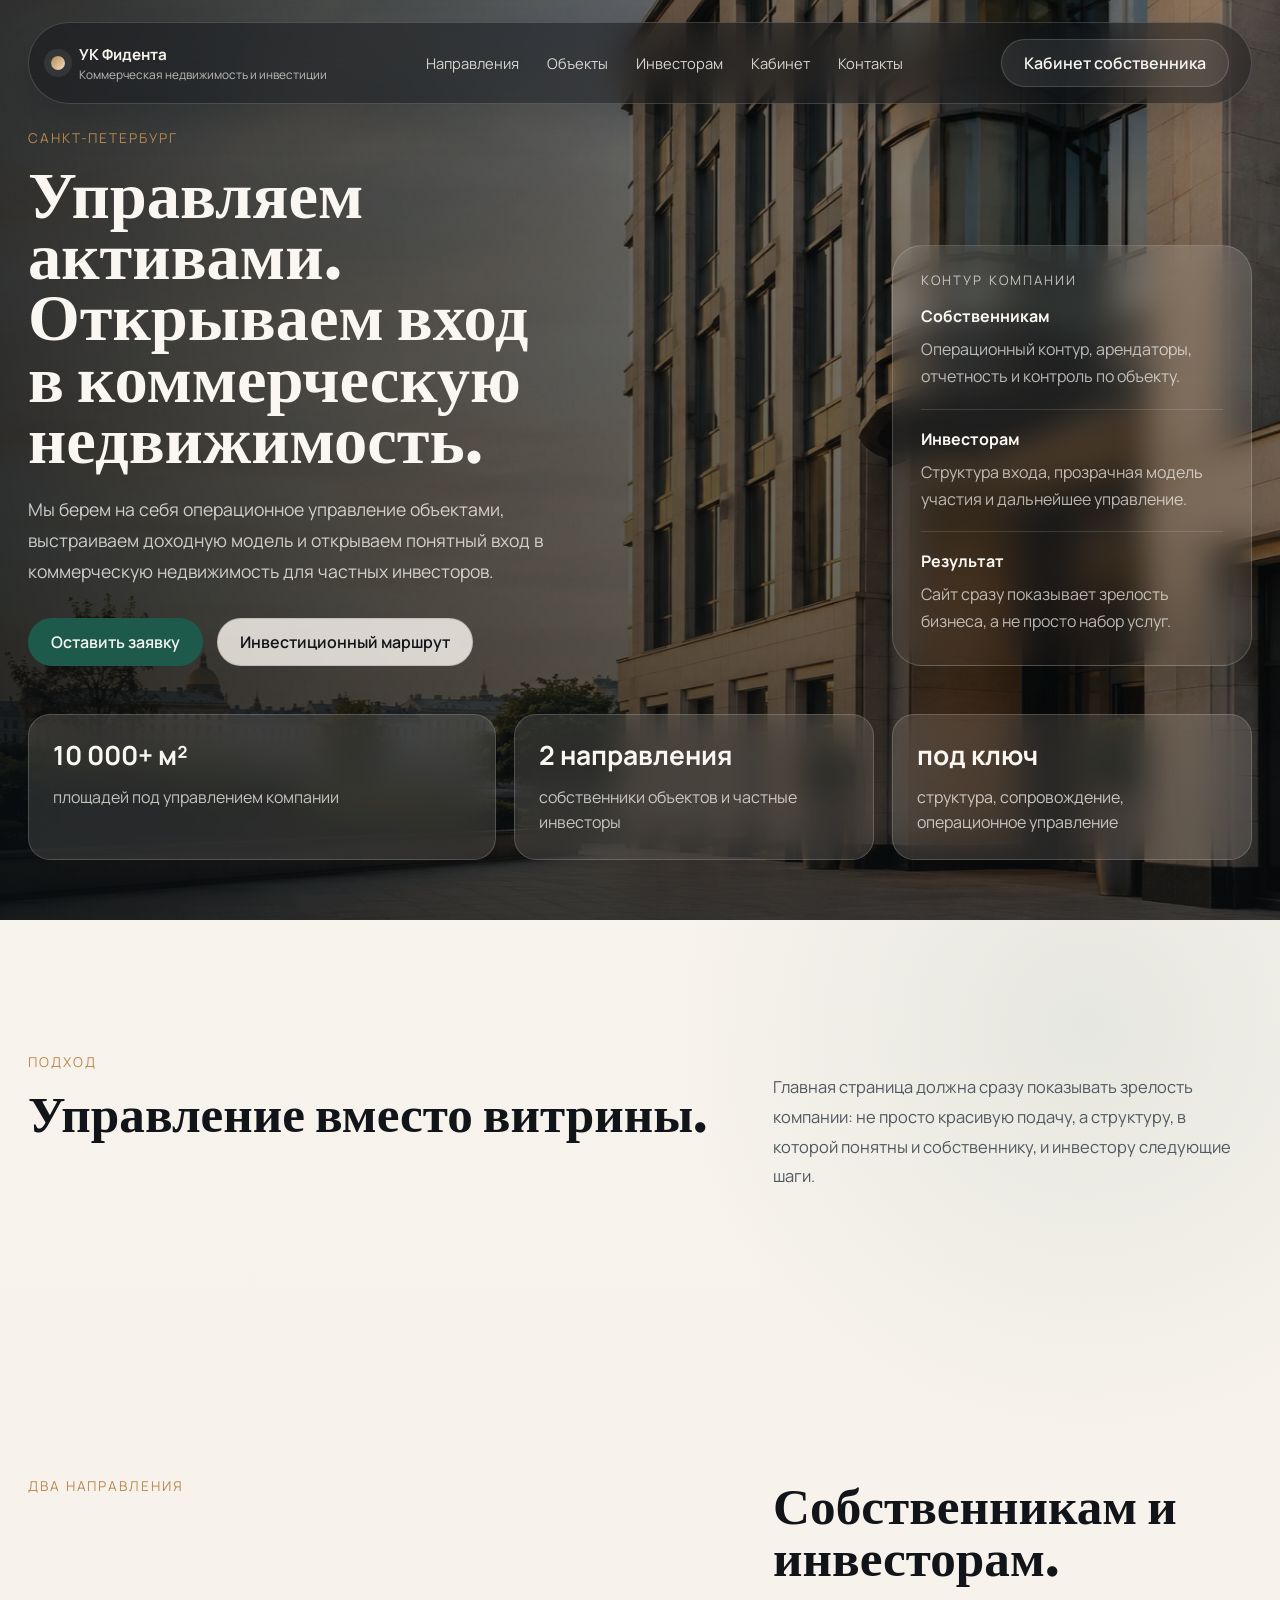
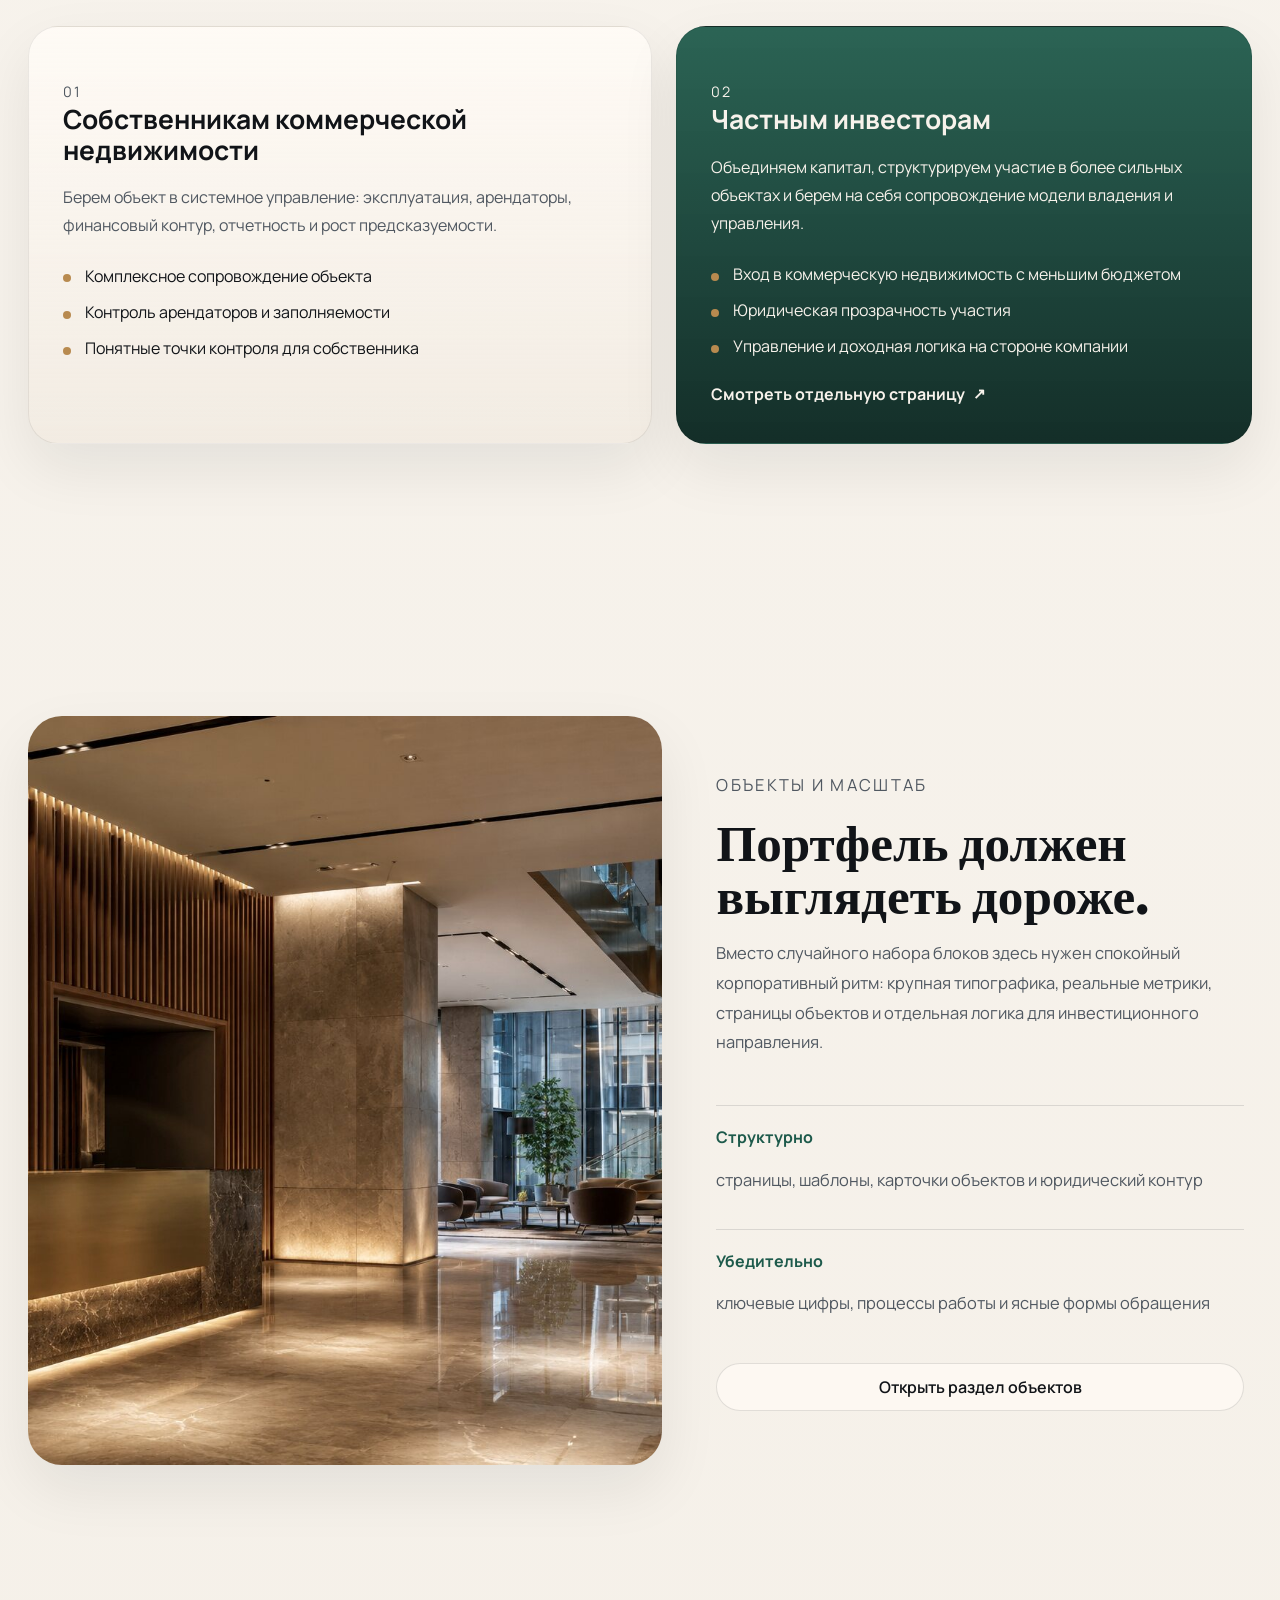
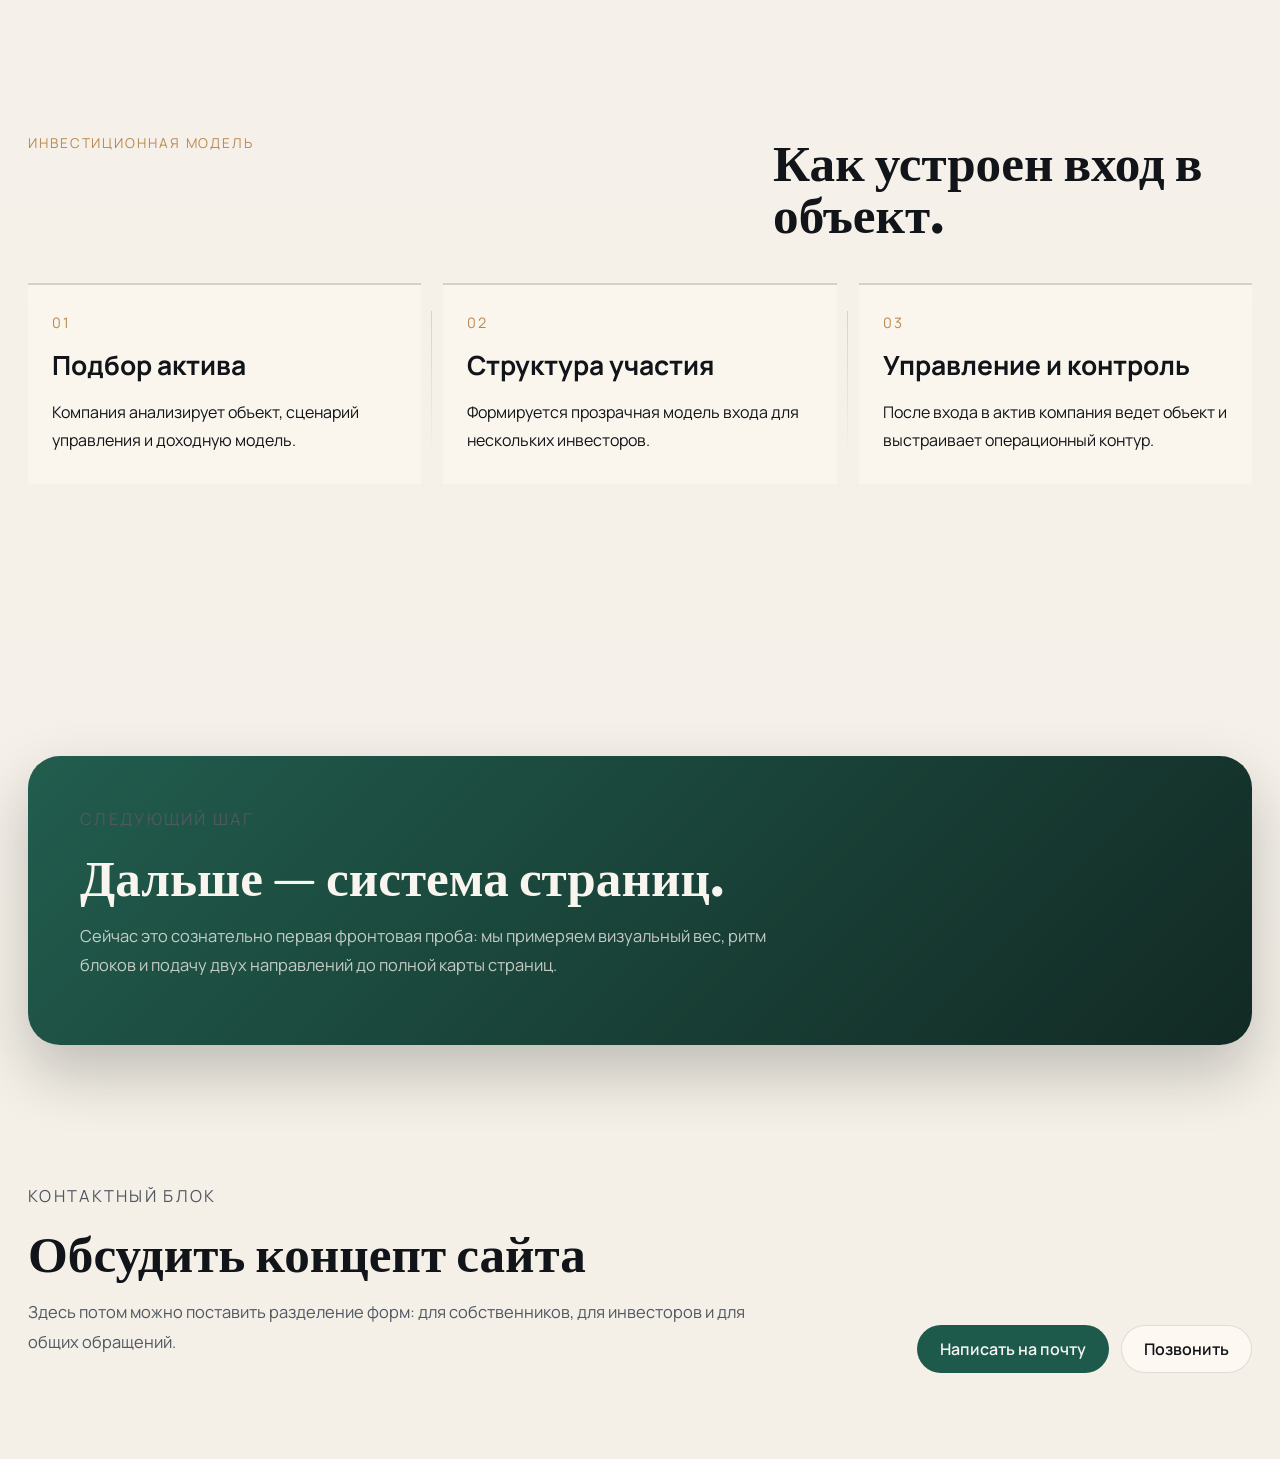
==== index.html @ d7425849 "Connect V4 mobile fix stylesheet" ====
<!doctype html>
<html lang="ru">
  
    <head>
      <meta charset="UTF-8" />
      <meta name="viewport" content="width=device-width, initial-scale=1.0" />
      <title>УК Фидента — управление коммерческой недвижимостью и инвестиции</title>
      <meta name="description" content="Черновой концепт главной страницы для УК Фидента: управление коммерческой недвижимостью, сопровождение собственников и инвестиционные модели участия в объектах." />
      <link rel="preconnect" href="https://fonts.googleapis.com" />
      <link rel="preconnect" href="https://fonts.gstatic.com" crossorigin />
      <link
        href="https://fonts.googleapis.com/css2?family=Manrope:wght@400;500;600;700;800&family=Fraunces:opsz,wght@9..144,600;9..144,700&display=swap"
        rel="stylesheet"
      />
      <link rel="stylesheet" href="./styles.css" />
      <link rel="stylesheet" href="./mobile-fix.css" />
    </head>
  
  <body>
    <div class="site-shell">
      
    <header class="topbar">
      <a class="brand" href="./index.html" aria-label="УК Фидента">
        <span class="brand-mark"></span>
        <span class="brand-copy">
          <strong>УК Фидента</strong>
          <span>Коммерческая недвижимость и инвестиции</span>
        </span>
      </a>

      <nav class="nav">
        <a href="#directions">Направления</a><a href="./objects.html">Объекты</a><a href="./investors.html">Инвесторам</a><a href="./account.html">Кабинет</a><a href="#contact">Контакты</a>
      </nav>

      <a class="button button-ghost" href="./account.html">Кабинет собственника</a>
    </header>
  
      <main>
        
  <section class="hero" id="hero">
    <div class="hero-media">
      <img src="./assets/fidenta-hero-visual.jpg" alt="" />
    </div>

    <div class="hero-overlay"></div>

    <div class="hero-inner">
      <div class="hero-stage">
        <div class="hero-copy">
          <p class="eyebrow reveal">Санкт-Петербург</p>
          <h1 class="reveal delay-1">
            Управляем активами. Открываем вход в коммерческую недвижимость.
          </h1>
          <p class="hero-text reveal delay-2">
            Мы берем на себя операционное управление объектами, выстраиваем доходную
            модель и открываем понятный вход в коммерческую недвижимость для частных
            инвесторов.
          </p>

          <div class="hero-actions reveal delay-3">
            <a class="button" href="#contact">Оставить заявку</a>
            <a class="button button-secondary" href="./investors.html">Инвестиционный маршрут</a>
          </div>
        </div>

        <aside class="hero-aside reveal delay-4" aria-label="Ключевые направления">
          <p class="hero-aside-label">Контур компании</p>
          <div class="hero-aside-list">
            <article>
              <span>Собственникам</span>
              <p>Операционный контур, арендаторы, отчетность и контроль по объекту.</p>
            </article>
            <article>
              <span>Инвесторам</span>
              <p>Структура входа, прозрачная модель участия и дальнейшее управление.</p>
            </article>
            <article>
              <span>Результат</span>
              <p>Сайт сразу показывает зрелость бизнеса, а не просто набор услуг.</p>
            </article>
          </div>
        </aside>
      </div>

      <div class="hero-facts reveal delay-4">
        <article>
          <span>10 000+ м²</span>
          <p>площадей под управлением компании</p>
        </article>
        <article>
          <span>2 направления</span>
          <p>собственники объектов и частные инвесторы</p>
        </article>
        <article>
          <span>под ключ</span>
          <p>структура, сопровождение, операционное управление</p>
        </article>
      </div>
    </div>
  </section>

  <section class="section intro">
    <div class="section-grid">
      <div class="section-lead reveal">
        <p class="eyebrow">Подход</p>
        <h2>Управление вместо витрины.</h2>
      </div>
      <div class="section-copy reveal delay-1">
        <p>
          Главная страница должна сразу показывать зрелость компании: не просто
          красивую подачу, а структуру, в которой понятны и собственнику, и инвестору
          следующие шаги.
        </p>
      </div>
    </div>
  </section>

  <section class="section directions" id="directions">
    <div class="section-heading reveal">
      <p class="eyebrow">Два направления</p>
      <h2>Собственникам и инвесторам.</h2>
    </div>

    <div class="direction-layout">
      <article class="direction-panel reveal">
        <p class="direction-index">01</p>
        <h3>Собственникам коммерческой недвижимости</h3>
        <p>
          Берем объект в системное управление: эксплуатация, арендаторы, финансовый
          контур, отчетность и рост предсказуемости.
        </p>
        <ul>
          <li>Комплексное сопровождение объекта</li>
          <li>Контроль арендаторов и заполняемости</li>
          <li>Понятные точки контроля для собственника</li>
        </ul>
      </article>

      <article class="direction-panel direction-panel-accent reveal delay-1">
        <p class="direction-index">02</p>
        <h3>Частным инвесторам</h3>
        <p>
          Объединяем капитал, структурируем участие в более сильных объектах и берем
          на себя сопровождение модели владения и управления.
        </p>
        <ul>
          <li>Вход в коммерческую недвижимость с меньшим бюджетом</li>
          <li>Юридическая прозрачность участия</li>
          <li>Управление и доходная логика на стороне компании</li>
        </ul>
        <a class="text-link" href="./investors.html">Смотреть отдельную страницу</a>
      </article>
    </div>
  </section>

  <section class="section asset-story" id="assets">
    <div class="asset-media reveal">
      <img src="./assets/fidenta-support-visual.jpg" alt="" />
    </div>

    <div class="asset-copy reveal delay-1">
      <p class="eyebrow">Объекты и масштаб</p>
      <h2>Портфель должен выглядеть дороже.</h2>
      <p>
        Вместо случайного набора блоков здесь нужен спокойный корпоративный ритм:
        крупная типографика, реальные метрики, страницы объектов и отдельная логика
        для инвестиционного направления.
      </p>

      <div class="metrics-row">
        <div>
          <span>Структурно</span>
          <p>страницы, шаблоны, карточки объектов и юридический контур</p>
        </div>
        <div>
          <span>Убедительно</span>
          <p>ключевые цифры, процессы работы и ясные формы обращения</p>
        </div>
      </div>

      <a class="button button-secondary section-button" href="./objects.html">Открыть раздел объектов</a>
    </div>
  </section>

  <section class="section model" id="model">
    <div class="section-heading reveal">
      <p class="eyebrow">Инвестиционная модель</p>
      <h2>Как устроен вход в объект.</h2>
    </div>

    <div class="timeline">
      <article class="timeline-step reveal">
        <span>01</span>
        <h3>Подбор актива</h3>
        <p>Компания анализирует объект, сценарий управления и доходную модель.</p>
      </article>
      <article class="timeline-step reveal delay-1">
        <span>02</span>
        <h3>Структура участия</h3>
        <p>Формируется прозрачная модель входа для нескольких инвесторов.</p>
      </article>
      <article class="timeline-step reveal delay-2">
        <span>03</span>
        <h3>Управление и контроль</h3>
        <p>После входа в актив компания ведет объект и выстраивает операционный контур.</p>
      </article>
    </div>
  </section>

  <section class="section callout">
    <div class="callout-wrap reveal">
      <p class="eyebrow">Следующий шаг</p>
      <h2>Дальше — система страниц.</h2>
      <p>
        Сейчас это сознательно первая фронтовая проба: мы примеряем визуальный вес,
        ритм блоков и подачу двух направлений до полной карты страниц.
      </p>
    </div>
  </section>

      </main>
      
    <footer class="footer" id="contact">
      <div class="footer-copy reveal">
        <p class="eyebrow">Контактный блок</p>
        <h2>Обсудить концепт сайта</h2>
        <p>
          Здесь потом можно поставить разделение форм: для собственников, для инвесторов
          и для общих обращений.
        </p>
      </div>

      <div class="footer-actions reveal delay-1">
        <a class="button" href="mailto:info@fidenta.ru">Написать на почту</a>
        <a class="button button-secondary" href="tel:+78120000000">Позвонить</a>
      </div>
    </footer>
  
    </div>

    <script src="./app.js"></script>
  </body>
</html>
---- styles.css ----
:root {
  --bg: #f4efe7;
  --bg-soft: #efe7dc;
  --surface: rgba(255, 250, 244, 0.72);
  --surface-strong: rgba(255, 250, 244, 0.88);
  --ink: #111418;
  --muted: #505861;
  --line: rgba(17, 20, 24, 0.12);
  --accent: #1d5a4b;
  --accent-soft: #e0ebe7;
  --gold: #b88a4f;
  --shadow: 0 24px 60px rgba(15, 20, 24, 0.08);
  --radius: 22px;
  --content: min(1320px, calc(100vw - 56px));
}

* {
  box-sizing: border-box;
}

html {
  scroll-behavior: smooth;
}

body {
  margin: 0;
  font-family: "Manrope", sans-serif;
  color: var(--ink);
  background:
    radial-gradient(circle at top left, rgba(184, 138, 79, 0.12), transparent 22rem),
    radial-gradient(circle at 85% 22%, rgba(29, 90, 75, 0.08), transparent 26rem),
    linear-gradient(180deg, #f8f4ee 0%, var(--bg) 100%);
}

img {
  display: block;
  width: 100%;
}

a {
  color: inherit;
  text-decoration: none;
}

.site-shell {
  min-height: 100vh;
}

.topbar {
  position: fixed;
  z-index: 10;
  top: 20px;
  left: 50%;
  width: var(--content);
  transform: translateX(-50%);
  display: flex;
  align-items: center;
  justify-content: space-between;
  padding: 16px 18px;
  border: 1px solid rgba(255, 255, 255, 0.16);
  background: rgba(17, 20, 24, 0.48);
  backdrop-filter: blur(18px);
  border-radius: 999px;
  box-shadow: 0 18px 36px rgba(0, 0, 0, 0.14);
  transition:
    transform 220ms ease,
    padding 220ms ease,
    background 220ms ease,
    box-shadow 220ms ease,
    border-color 220ms ease;
}

.topbar.is-condensed {
  padding-top: 12px;
  padding-bottom: 12px;
  background: rgba(17, 20, 24, 0.72);
  box-shadow: 0 12px 28px rgba(0, 0, 0, 0.18);
}

.brand {
  display: inline-flex;
  align-items: center;
  gap: 14px;
}

.brand-mark {
  width: 14px;
  height: 14px;
  border-radius: 999px;
  background: linear-gradient(135deg, var(--gold), #f0dcc4);
  box-shadow: 0 0 0 7px rgba(255, 255, 255, 0.08);
}

.brand-copy {
  display: grid;
  gap: 1px;
  color: #f7f4ef;
}

.brand-copy strong {
  font-size: 0.95rem;
  font-weight: 700;
}

.brand-copy span {
  font-size: 0.74rem;
  color: rgba(247, 244, 239, 0.72);
}

.nav {
  display: inline-flex;
  gap: 28px;
  color: rgba(247, 244, 239, 0.84);
  font-size: 0.92rem;
}

.nav a {
  position: relative;
}

.nav a::after {
  content: "";
  position: absolute;
  left: 0;
  bottom: -5px;
  width: 100%;
  height: 1px;
  background: rgba(247, 244, 239, 0.7);
  transform: scaleX(0);
  transform-origin: right;
  transition: transform 220ms ease;
}

.nav a:hover::after {
  transform: scaleX(1);
  transform-origin: left;
}

.nav-dark {
  color: rgba(17, 20, 24, 0.78);
}

.nav-dark a::after {
  background: rgba(17, 20, 24, 0.7);
}

.button {
  display: inline-flex;
  align-items: center;
  justify-content: center;
  gap: 10px;
  min-height: 48px;
  padding: 0 22px;
  border: 1px solid transparent;
  border-radius: 999px;
  background: var(--accent);
  color: #f5f4f1;
  font-weight: 600;
  transition:
    transform 180ms ease,
    background 180ms ease,
    border-color 180ms ease,
    box-shadow 180ms ease;
}

.button:hover {
  transform: translateY(-2px);
  background: #143f35;
  box-shadow: 0 16px 30px rgba(20, 63, 53, 0.18);
}

.button-secondary {
  background: rgba(255, 250, 244, 0.8);
  color: var(--ink);
  border-color: rgba(17, 20, 24, 0.12);
}

.button-secondary:hover {
  background: rgba(255, 250, 244, 0.96);
}

.button-ghost {
  background: rgba(255, 255, 255, 0.08);
  border-color: rgba(255, 255, 255, 0.16);
}

.section-button {
  margin-top: 28px;
}

.text-link {
  display: inline-flex;
  align-items: center;
  margin-top: 26px;
  color: inherit;
  font-weight: 700;
  transition: transform 180ms ease, opacity 180ms ease;
}

.text-link::after {
  content: "↗";
  margin-left: 8px;
  font-size: 0.95rem;
  transition: transform 180ms ease;
}

.text-link:hover {
  transform: translateX(2px);
}

.text-link:hover::after {
  transform: translate(2px, -1px);
}

.hero {
  position: relative;
  min-height: 100svh;
  padding: 120px 0 52px;
  overflow: clip;
}

.hero-media,
.hero-overlay {
  position: absolute;
  inset: 0;
}

.hero-media img {
  width: 100%;
  height: 100%;
  object-fit: cover;
}

.hero-overlay {
  background:
    linear-gradient(90deg, rgba(10, 14, 17, 0.78) 0%, rgba(10, 14, 17, 0.52) 40%, rgba(10, 14, 17, 0.18) 100%),
    linear-gradient(180deg, rgba(10, 14, 17, 0.2) 0%, rgba(10, 14, 17, 0.48) 100%);
}

.hero-inner {
  position: relative;
  z-index: 1;
  width: var(--content);
  margin: 0 auto;
  min-height: calc(100svh - 172px);
  display: grid;
  align-content: end;
  gap: 30px;
}

.hero-stage {
  display: grid;
  grid-template-columns: minmax(0, 1.08fr) minmax(280px, 0.5fr);
  gap: 34px;
  align-items: end;
}

.hero-copy {
  max-width: 760px;
}

.hero-aside {
  justify-self: end;
  width: min(100%, 360px);
  padding: 28px 28px 30px;
  border-radius: 30px;
  background: linear-gradient(180deg, rgba(248, 244, 238, 0.12) 0%, rgba(248, 244, 238, 0.04) 100%);
  border: 1px solid rgba(248, 244, 238, 0.18);
  backdrop-filter: blur(16px);
  box-shadow: 0 28px 72px rgba(7, 10, 12, 0.16);
  transition:
    transform 260ms ease,
    border-color 260ms ease,
    box-shadow 260ms ease;
}

.hero-aside-label {
  margin: 0 0 18px;
  color: rgba(250, 247, 242, 0.72);
  font-size: 0.82rem;
  line-height: 1;
  letter-spacing: 0.16em;
  text-transform: uppercase;
}

.hero-aside-list {
  display: grid;
  gap: 18px;
}

.hero-aside-list article {
  padding-top: 18px;
  border-top: 1px solid rgba(248, 244, 238, 0.14);
}

.hero-aside-list article:first-child {
  padding-top: 0;
  border-top: 0;
}

.hero-aside-list span {
  display: block;
  margin-bottom: 9px;
  color: #faf7f2;
  font-weight: 700;
}

.hero-aside-list p {
  margin: 0;
  color: rgba(250, 247, 242, 0.7);
  line-height: 1.7;
}

.eyebrow {
  margin: 0 0 18px;
  font-size: 0.85rem;
  line-height: 1;
  text-transform: uppercase;
  letter-spacing: 0.14em;
  color: var(--gold);
}

.hero h1,
.section h2,
.footer h2 {
  margin: 0;
  font-family: "Fraunces", serif;
  font-weight: 700;
  letter-spacing: 0;
}

.hero h1 {
  max-width: 720px;
  color: #faf7f2;
  font-size: clamp(2.8rem, 5.6vw, 5.4rem);
  line-height: 0.92;
  text-wrap: balance;
}

.hero-text {
  max-width: 560px;
  margin: 24px 0 0;
  font-size: 1.08rem;
  line-height: 1.75;
  color: rgba(250, 247, 242, 0.78);
}

.hero-actions {
  display: flex;
  flex-wrap: wrap;
  gap: 14px;
  margin-top: 32px;
}

.hero-facts {
  display: grid;
  grid-template-columns: repeat(3, minmax(0, 1fr));
  gap: 16px;
  margin-top: 48px;
}

.hero-facts article {
  padding: 22px 24px 24px;
  border-radius: var(--radius);
  background: rgba(248, 244, 238, 0.12);
  border: 1px solid rgba(248, 244, 238, 0.18);
  backdrop-filter: blur(18px);
  transition:
    transform 240ms ease,
    border-color 240ms ease,
    background 240ms ease;
}

.hero-facts span {
  display: block;
  margin-bottom: 12px;
  color: #faf7f2;
  font-size: 1.65rem;
  font-weight: 700;
}

.hero-facts p {
  margin: 0;
  color: rgba(250, 247, 242, 0.74);
  line-height: 1.55;
}

.section {
  width: var(--content);
  margin: 0 auto;
  padding: 120px 0;
}

.section-grid,
.section-heading {
  display: grid;
  grid-template-columns: minmax(0, 1.18fr) minmax(260px, 0.82fr);
  gap: 56px;
  align-items: start;
}

.section h2,
.footer h2 {
  font-size: clamp(2rem, 4vw, 3.5rem);
  line-height: 1.02;
}

.section-copy,
.asset-copy p,
.callout-wrap p,
.footer-copy p {
  color: var(--muted);
  line-height: 1.8;
  font-size: 1.03rem;
}

.directions {
  padding-top: 40px;
}

.direction-layout {
  display: grid;
  grid-template-columns: minmax(0, 1.04fr) minmax(0, 0.96fr);
  gap: 24px;
  margin-top: 42px;
}

.direction-panel {
  padding: 34px 34px 38px;
  min-height: 100%;
  border-radius: 30px;
  background: linear-gradient(180deg, rgba(255, 251, 246, 0.9) 0%, rgba(239, 231, 220, 0.56) 100%);
  border: 1px solid rgba(17, 20, 24, 0.08);
  box-shadow: var(--shadow);
  transition:
    transform 240ms ease,
    box-shadow 240ms ease,
    border-color 240ms ease;
}

.direction-panel-accent {
  background:
    linear-gradient(180deg, rgba(30, 90, 75, 0.94) 0%, rgba(15, 42, 36, 0.98) 100%);
  color: #f7f2eb;
}

.direction-index {
  margin: 0 0 24px;
  color: var(--gold);
  font-size: 0.9rem;
  letter-spacing: 0.15em;
  text-transform: uppercase;
}

.direction-panel h3,
.timeline-step h3 {
  margin: 0;
  font-size: 1.65rem;
  line-height: 1.15;
}

.direction-panel p,
.timeline-step p {
  margin: 18px 0 0;
  color: inherit;
  line-height: 1.75;
}

.direction-panel:not(.direction-panel-accent) p {
  color: var(--muted);
}

.direction-panel ul {
  margin: 26px 0 0;
  padding: 0;
  list-style: none;
  display: grid;
  gap: 14px;
}

.direction-panel li {
  position: relative;
  padding-left: 22px;
  color: inherit;
}

.direction-panel:not(.direction-panel-accent) li {
  color: var(--ink);
}

.direction-panel li::before {
  content: "";
  position: absolute;
  left: 0;
  top: 0.62em;
  width: 8px;
  height: 8px;
  border-radius: 999px;
  background: var(--gold);
}

.asset-story {
  display: grid;
  grid-template-columns: 1.05fr 0.95fr;
  gap: 44px;
  align-items: stretch;
}

.asset-media {
  min-height: 620px;
  border-radius: 34px;
  overflow: hidden;
  box-shadow: var(--shadow);
}

.asset-media img {
  height: 100%;
  object-fit: cover;
}

.asset-copy {
  padding: 54px 8px 54px 10px;
  display: flex;
  flex-direction: column;
  justify-content: center;
}

.metrics-row {
  display: grid;
  gap: 18px;
  margin-top: 32px;
}

.metrics-row div {
  padding-top: 20px;
  border-top: 1px solid var(--line);
}

.metrics-row span {
  display: block;
  margin-bottom: 8px;
  color: var(--accent);
  font-weight: 700;
}

.timeline {
  display: grid;
  grid-template-columns: repeat(3, 1fr);
  gap: 22px;
  margin-top: 42px;
}

.timeline-step {
  position: relative;
  padding: 28px 24px 30px;
  border-top: 2px solid rgba(17, 20, 24, 0.16);
  background: rgba(255, 250, 244, 0.42);
}

.timeline-step::after {
  content: "";
  position: absolute;
  top: 26px;
  right: -11px;
  width: 1px;
  height: calc(100% - 52px);
  background: linear-gradient(180deg, rgba(17, 20, 24, 0.14) 0%, rgba(17, 20, 24, 0) 100%);
}

.timeline-step:last-child::after {
  display: none;
}

.timeline-step span {
  display: block;
  margin-bottom: 18px;
  color: var(--gold);
  font-size: 0.9rem;
  letter-spacing: 0.15em;
}

.callout-wrap {
  padding: 48px 52px;
  border-radius: 32px;
  background:
    linear-gradient(135deg, rgba(29, 90, 75, 0.98) 0%, rgba(18, 42, 36, 1) 100%);
  color: #f8f4ee;
  box-shadow: 0 28px 60px rgba(20, 34, 30, 0.24);
}

.callout-wrap p:not(.eyebrow) {
  max-width: 720px;
  color: rgba(248, 244, 238, 0.76);
}

.footer {
  width: var(--content);
  margin: 0 auto;
  padding: 0 0 86px;
  display: flex;
  align-items: end;
  justify-content: space-between;
  gap: 30px;
}

.footer-copy {
  max-width: 720px;
}

.footer-actions {
  display: flex;
  gap: 12px;
  flex-wrap: wrap;
}

.site-shell-light {
  background:
    radial-gradient(circle at top left, rgba(184, 138, 79, 0.08), transparent 24rem),
    linear-gradient(180deg, #fbf7f1 0%, #f2ece3 100%);
}

.topbar-light {
  background: rgba(255, 251, 246, 0.88);
  border-color: rgba(17, 20, 24, 0.08);
  box-shadow: 0 18px 36px rgba(17, 20, 24, 0.08);
}

.brand-dark .brand-mark {
  box-shadow: 0 0 0 7px rgba(29, 90, 75, 0.08);
}

.brand-copy-dark {
  color: var(--ink);
}

.brand-copy-dark span {
  color: rgba(17, 20, 24, 0.58);
}

.page-hero {
  width: var(--content);
  margin: 0 auto;
  padding: 170px 0 72px;
  display: grid;
  grid-template-columns: minmax(0, 0.92fr) minmax(0, 1.08fr);
  grid-template-areas:
    "media copy"
    "media panel";
  gap: 34px;
  align-items: stretch;
}

.page-hero-light {
  min-height: 100svh;
}

.page-hero-copy {
  grid-area: copy;
  padding: 42px 0 12px;
  display: flex;
  flex-direction: column;
  justify-content: center;
}

.page-hero-media {
  grid-area: media;
  min-height: 660px;
  border-radius: 34px;
  overflow: hidden;
  box-shadow: var(--shadow);
}

.page-hero-media img {
  width: 100%;
  height: 100%;
  object-fit: cover;
  transition: transform 900ms ease;
}

.page-hero h1 {
  margin: 0;
  max-width: 11ch;
  font-family: "Fraunces", serif;
  font-size: clamp(2.8rem, 5vw, 5rem);
  line-height: 0.94;
}

.hero-text-dark {
  color: var(--muted);
}

.hero-inline-stats {
  display: grid;
  grid-template-columns: repeat(2, minmax(0, 1fr));
  gap: 14px;
  margin-top: 26px;
}

.hero-inline-stats article {
  padding-top: 16px;
  border-top: 1px solid var(--line);
}

.hero-inline-stats span {
  display: block;
  margin-bottom: 8px;
  color: var(--accent);
  font-weight: 700;
}

.hero-inline-stats p {
  margin: 0;
  color: var(--muted);
  line-height: 1.7;
}

.page-hero-panel {
  grid-area: panel;
  padding: 28px;
  border-radius: 34px;
  background:
    linear-gradient(180deg, rgba(28, 71, 60, 0.96) 0%, rgba(15, 42, 36, 1) 100%);
  box-shadow: 0 28px 60px rgba(18, 28, 25, 0.18);
  align-self: end;
  transition:
    transform 260ms ease,
    box-shadow 260ms ease,
    border-color 260ms ease;
}

.stack-metrics {
  display: grid;
  gap: 16px;
  height: 100%;
}

.stack-metrics article {
  padding: 22px;
  border-radius: 24px;
  background: rgba(255, 250, 244, 0.08);
  border: 1px solid rgba(255, 250, 244, 0.12);
  transition:
    transform 220ms ease,
    background 220ms ease,
    border-color 220ms ease;
}

.stack-metrics span {
  display: block;
  margin-bottom: 10px;
  color: #faf7f2;
  font-weight: 700;
}

.stack-metrics p {
  margin: 0;
  color: rgba(250, 247, 242, 0.74);
  line-height: 1.7;
}

.split-band {
  display: grid;
  grid-template-columns: minmax(0, 1.08fr) minmax(0, 0.92fr);
  gap: 48px;
}

.split-band-list {
  display: grid;
  gap: 18px;
}

.split-band-stage {
  display: grid;
  grid-template-columns: minmax(0, 1fr) minmax(250px, 0.86fr);
  gap: 24px;
  align-items: start;
}

.check-item {
  display: grid;
  grid-template-columns: 16px 1fr;
  gap: 14px;
  align-items: start;
  padding-top: 18px;
  border-top: 1px solid var(--line);
}

.check-item span {
  display: block;
  width: 10px;
  height: 10px;
  margin-top: 0.6em;
  border-radius: 999px;
  background: var(--gold);
}

.check-item p {
  margin: 0;
  color: var(--ink);
  line-height: 1.7;
}

.investor-note {
  padding: 28px;
  border-radius: 28px;
  background: linear-gradient(180deg, rgba(255, 251, 246, 0.95) 0%, rgba(239, 231, 220, 0.72) 100%);
  border: 1px solid rgba(17, 20, 24, 0.08);
  box-shadow: var(--shadow);
  transition:
    transform 240ms ease,
    box-shadow 240ms ease,
    border-color 240ms ease;
}

.investor-note h3 {
  margin: 0;
  font-size: 1.5rem;
  line-height: 1.15;
}

.investor-note p:last-child {
  margin: 16px 0 0;
  color: var(--muted);
  line-height: 1.75;
}

.asset-story-wide {
  grid-template-columns: 0.92fr 1.08fr;
}

.objects-hero {
  position: relative;
  min-height: 100svh;
  padding: 118px 0 56px;
  overflow: clip;
}

.objects-hero-media,
.objects-hero-overlay {
  position: absolute;
  inset: 0;
}

.objects-hero-media img {
  width: 100%;
  height: 100%;
  object-fit: cover;
  transition: transform 900ms ease;
}

.objects-hero-overlay {
  background:
    linear-gradient(90deg, rgba(12, 16, 20, 0.82) 0%, rgba(12, 16, 20, 0.52) 45%, rgba(12, 16, 20, 0.16) 100%),
    linear-gradient(180deg, rgba(12, 16, 20, 0.12) 0%, rgba(12, 16, 20, 0.54) 100%);
}

.objects-hero-inner {
  position: relative;
  z-index: 1;
  width: var(--content);
  margin: 0 auto;
  min-height: calc(100svh - 174px);
  display: grid;
  align-content: end;
}

.objects-copy {
  max-width: 760px;
}

.objects-copy h1 {
  margin: 0;
  max-width: 11ch;
  color: #faf7f2;
  font-family: "Fraunces", serif;
  font-size: clamp(2.8rem, 5.8vw, 5.5rem);
  line-height: 0.94;
  text-wrap: balance;
}

.objects-fact-strip {
  display: grid;
  grid-template-columns: repeat(3, minmax(0, 1fr));
  gap: 16px;
  margin-top: 44px;
}

.objects-fact-strip article {
  padding: 22px 24px;
  border-radius: 24px;
  background: rgba(248, 244, 238, 0.1);
  border: 1px solid rgba(248, 244, 238, 0.16);
  backdrop-filter: blur(16px);
}

.objects-fact-strip span {
  display: block;
  margin-bottom: 10px;
  color: #faf7f2;
  font-weight: 700;
}

.objects-fact-strip p {
  margin: 0;
  color: rgba(250, 247, 242, 0.72);
  line-height: 1.65;
}

.cards-grid {
  display: grid;
  gap: 24px;
  margin-top: 42px;
}

.cards-grid-portfolio {
  grid-template-columns: repeat(12, minmax(0, 1fr));
}

.property-card {
  display: grid;
  align-content: start;
  grid-column: span 4;
  border-radius: 30px;
  overflow: hidden;
  background: rgba(255, 251, 246, 0.9);
  border: 1px solid rgba(17, 20, 24, 0.08);
  box-shadow: var(--shadow);
  transition:
    transform 240ms ease,
    box-shadow 240ms ease,
    border-color 240ms ease,
    background 240ms ease;
}

.property-card:hover {
  transform: translateY(-8px);
  box-shadow: 0 28px 60px rgba(15, 20, 24, 0.14);
  border-color: rgba(29, 90, 75, 0.18);
}

.property-image {
  aspect-ratio: 0.95;
}

.property-image img {
  width: 100%;
  height: 100%;
  object-fit: cover;
}

.property-copy {
  padding: 22px 22px 28px;
}

.property-meta {
  margin: 0 0 14px;
  color: var(--gold);
  font-size: 0.84rem;
  line-height: 1.4;
  letter-spacing: 0.1em;
  text-transform: uppercase;
}

.property-copy h3 {
  margin: 0;
  font-size: 1.45rem;
  line-height: 1.15;
}

.property-copy p:last-child {
  margin: 16px 0 0;
  color: var(--muted);
  line-height: 1.75;
}

.property-card-featured {
  grid-column: span 8;
  grid-template-columns: minmax(0, 1.04fr) minmax(280px, 0.96fr);
}

.property-card-featured .property-image {
  aspect-ratio: auto;
  min-height: 100%;
}

.property-card-featured .property-copy {
  padding: 30px 28px 34px;
  display: flex;
  flex-direction: column;
  justify-content: end;
}

.property-card-featured h3 {
  font-size: clamp(1.8rem, 2.3vw, 2.5rem);
}

.property-highlights {
  display: flex;
  flex-wrap: wrap;
  gap: 10px;
  margin-top: 22px;
}

.property-highlights span {
  display: inline-flex;
  align-items: center;
  min-height: 36px;
  padding: 0 14px;
  border-radius: 999px;
  background: rgba(29, 90, 75, 0.08);
  color: var(--accent);
  font-size: 0.88rem;
  font-weight: 700;
}

.showcase-panel {
  display: grid;
  grid-template-columns: minmax(0, 0.95fr) minmax(0, 1.05fr);
  gap: 42px;
  padding: 52px 48px;
  border-radius: 34px;
  background: linear-gradient(180deg, rgba(255, 251, 246, 0.94) 0%, rgba(239, 231, 220, 0.72) 100%);
  border: 1px solid rgba(17, 20, 24, 0.08);
  box-shadow: var(--shadow);
  transition:
    transform 240ms ease,
    box-shadow 240ms ease,
    border-color 240ms ease;
}

.showcase-right {
  display: grid;
  gap: 18px;
}

.showcase-right div {
  padding-top: 18px;
  border-top: 1px solid var(--line);
}

.showcase-right span {
  display: block;
  margin-bottom: 10px;
  color: var(--accent);
  font-weight: 700;
}

.showcase-right p {
  margin: 0;
  color: var(--muted);
  line-height: 1.75;
}

.application-panel {
  padding: 42px;
  border-radius: 34px;
  background: rgba(255, 251, 246, 0.82);
  border: 1px solid rgba(17, 20, 24, 0.08);
  box-shadow: var(--shadow);
  transition:
    transform 240ms ease,
    box-shadow 240ms ease,
    border-color 240ms ease;
}

.application-shell {
  display: grid;
  grid-template-columns: minmax(0, 0.84fr) minmax(0, 1.16fr);
  gap: 36px;
  align-items: start;
}

.application-steps {
  display: grid;
  gap: 16px;
  margin-top: 28px;
}

.application-steps article {
  display: grid;
  grid-template-columns: 38px 1fr;
  gap: 14px;
  align-items: start;
  padding-top: 16px;
  border-top: 1px solid var(--line);
}

.application-steps span {
  display: inline-flex;
  align-items: center;
  justify-content: center;
  width: 38px;
  height: 38px;
  border-radius: 999px;
  background: rgba(29, 90, 75, 0.08);
  color: var(--accent);
  font-size: 0.82rem;
  font-weight: 800;
  letter-spacing: 0.08em;
}

.application-steps p {
  margin: 6px 0 0;
  color: var(--muted);
  line-height: 1.7;
}

.application-form {
  display: grid;
  grid-template-columns: repeat(2, minmax(0, 1fr));
  gap: 18px;
  margin-top: 32px;
}

.application-form label {
  display: grid;
  gap: 10px;
}

.application-form label.full {
  grid-column: 1 / -1;
}

.application-form span {
  font-size: 0.92rem;
  font-weight: 600;
}

.application-form input,
.application-form textarea {
  width: 100%;
  border: 1px solid rgba(17, 20, 24, 0.12);
  border-radius: 18px;
  background: rgba(255, 255, 255, 0.92);
  padding: 16px 18px;
  font: inherit;
  color: var(--ink);
  transition:
    border-color 180ms ease,
    box-shadow 180ms ease,
    transform 180ms ease;
}

.application-form input:focus,
.application-form textarea:focus {
  outline: none;
  transform: translateY(-1px);
  border-color: rgba(29, 90, 75, 0.36);
  box-shadow: 0 0 0 4px rgba(29, 90, 75, 0.08);
}

.application-form textarea {
  resize: vertical;
  min-height: 132px;
}

.application-form button {
  margin-top: 8px;
  width: fit-content;
}

.detail-hero {
  position: relative;
  min-height: 100svh;
  padding: 118px 0 56px;
  overflow: clip;
}

.detail-hero-media,
.detail-hero-overlay {
  position: absolute;
  inset: 0;
}

.detail-hero-media img {
  width: 100%;
  height: 100%;
  object-fit: cover;
  transition: transform 900ms ease;
}

.detail-hero-overlay {
  background:
    linear-gradient(90deg, rgba(10, 14, 18, 0.84) 0%, rgba(10, 14, 18, 0.56) 42%, rgba(10, 14, 18, 0.16) 100%),
    linear-gradient(180deg, rgba(10, 14, 18, 0.12) 0%, rgba(10, 14, 18, 0.58) 100%);
}

.detail-hero-inner {
  position: relative;
  z-index: 1;
  width: var(--content);
  margin: 0 auto;
  min-height: calc(100svh - 174px);
  display: grid;
  align-content: end;
  gap: 28px;
}

.detail-hero-stage {
  display: grid;
  grid-template-columns: minmax(0, 1.04fr) minmax(280px, 0.5fr);
  gap: 30px;
  align-items: end;
}

.detail-hero-copy {
  max-width: 820px;
}

.detail-hero-rail {
  justify-self: end;
  width: min(100%, 360px);
  padding: 28px;
  border-radius: 28px;
  background: linear-gradient(180deg, rgba(248, 244, 238, 0.12) 0%, rgba(248, 244, 238, 0.04) 100%);
  border: 1px solid rgba(248, 244, 238, 0.16);
  backdrop-filter: blur(16px);
  box-shadow: 0 28px 72px rgba(7, 10, 12, 0.16);
  transition:
    transform 260ms ease,
    box-shadow 260ms ease,
    border-color 260ms ease;
}

.detail-rail-label {
  margin: 0 0 18px;
  color: rgba(250, 247, 242, 0.72);
  font-size: 0.82rem;
  line-height: 1;
  letter-spacing: 0.16em;
  text-transform: uppercase;
}

.detail-rail-list {
  display: grid;
  gap: 16px;
}

.detail-rail-list article {
  padding-top: 16px;
  border-top: 1px solid rgba(248, 244, 238, 0.14);
}

.detail-rail-list article:first-child {
  padding-top: 0;
  border-top: 0;
}

.detail-rail-list span {
  display: block;
  margin-bottom: 8px;
  color: #faf7f2;
  font-weight: 700;
}

.detail-rail-list p {
  margin: 0;
  color: rgba(250, 247, 242, 0.72);
  line-height: 1.7;
}

.detail-hero-copy h1 {
  margin: 0;
  max-width: 11ch;
  color: #faf7f2;
  font-family: "Fraunces", serif;
  font-size: clamp(2.9rem, 5.9vw, 5.7rem);
  line-height: 0.93;
  text-wrap: balance;
}

.detail-stats {
  display: grid;
  grid-template-columns: repeat(4, minmax(0, 1fr));
  gap: 16px;
  margin-top: 42px;
}

.detail-stats article {
  padding: 22px;
  border-radius: 24px;
  background: rgba(248, 244, 238, 0.1);
  border: 1px solid rgba(248, 244, 238, 0.16);
  backdrop-filter: blur(16px);
}

.detail-stats span {
  display: block;
  margin-bottom: 10px;
  color: #faf7f2;
  font-size: 1.42rem;
  font-weight: 700;
}

.detail-stats p {
  margin: 0;
  color: rgba(250, 247, 242, 0.72);
  line-height: 1.65;
}

.gallery-layout {
  display: grid;
  grid-template-columns: minmax(0, 0.82fr) minmax(0, 1.18fr);
  gap: 28px;
  align-items: stretch;
}

.gallery-tall,
.gallery-wide {
  border-radius: 30px;
  overflow: hidden;
  box-shadow: var(--shadow);
}

.gallery-tall {
  min-height: 620px;
}

.gallery-tall img,
.gallery-wide img {
  width: 100%;
  height: 100%;
  object-fit: cover;
}

.gallery-stack {
  display: grid;
  grid-template-rows: 0.8fr 1.2fr;
  gap: 24px;
}

.gallery-note {
  padding: 34px;
  border-radius: 30px;
  background: rgba(255, 251, 246, 0.88);
  border: 1px solid rgba(17, 20, 24, 0.08);
  box-shadow: var(--shadow);
  transition:
    transform 240ms ease,
    box-shadow 240ms ease,
    border-color 240ms ease;
}

.gallery-note p:last-child {
  color: var(--muted);
  line-height: 1.75;
}

.detail-cards {
  display: grid;
  grid-template-columns: repeat(3, minmax(0, 1fr));
  gap: 24px;
}

.detail-ledger {
  display: grid;
  grid-template-columns: repeat(3, minmax(0, 1fr));
  gap: 18px;
  margin-bottom: 28px;
}

.detail-ledger div {
  padding-top: 18px;
  border-top: 1px solid var(--line);
}

.detail-ledger span {
  display: block;
  margin-bottom: 8px;
  color: var(--accent);
  font-weight: 700;
}

.detail-ledger p {
  margin: 0;
  color: var(--muted);
  line-height: 1.7;
}

.detail-card {
  padding: 30px 28px 32px;
  border-top: 2px solid rgba(17, 20, 24, 0.16);
  background: rgba(255, 250, 244, 0.52);
  min-height: 100%;
  transition:
    transform 240ms ease,
    background 240ms ease,
    border-color 240ms ease;
}

.detail-card-featured {
  grid-column: span 2;
}

.detail-card h3 {
  margin: 0;
  font-size: 1.45rem;
  line-height: 1.15;
}

.detail-card p:last-child {
  margin: 16px 0 0;
  color: var(--muted);
  line-height: 1.75;
}

.dashboard-shell {
  min-height: 100vh;
  display: grid;
  grid-template-columns: 300px 1fr;
  background: linear-gradient(180deg, #15191d 0%, #0d1115 100%);
  color: #edf0eb;
}

.dashboard-sidebar {
  position: sticky;
  top: 0;
  height: 100vh;
  padding: 28px 22px;
  border-right: 1px solid rgba(255, 255, 255, 0.08);
  background: rgba(8, 11, 14, 0.72);
  backdrop-filter: blur(20px);
}

.dashboard-brand {
  display: inline-flex;
  align-items: center;
  gap: 14px;
}

.dashboard-brand span:last-child {
  display: grid;
  gap: 4px;
}

.dashboard-brand strong {
  font-size: 1rem;
}

.dashboard-brand small {
  color: rgba(237, 240, 235, 0.62);
}

.dashboard-nav {
  display: grid;
  gap: 8px;
  margin-top: 42px;
}

.dashboard-link {
  padding: 14px 16px;
  border-radius: 18px;
  color: rgba(237, 240, 235, 0.74);
  transition:
    background 180ms ease,
    color 180ms ease,
    transform 180ms ease,
    border-color 180ms ease;
  border: 1px solid transparent;
}

.dashboard-link:hover,
.dashboard-link.active {
  background: rgba(255, 255, 255, 0.08);
  color: #f8faf6;
  transform: translateX(2px);
}

.dashboard-sidecard {
  display: grid;
  gap: 8px;
  margin-top: 40px;
  padding: 18px;
  border-radius: 24px;
  background: rgba(255, 255, 255, 0.05);
  border: 1px solid rgba(255, 255, 255, 0.08);
}

.dashboard-sidecard p,
.dashboard-sidecard span {
  margin: 0;
  color: rgba(237, 240, 235, 0.6);
}

.dashboard-main {
  padding: 28px 28px 38px;
}

.dashboard-topbar {
  display: flex;
  align-items: end;
  justify-content: space-between;
  gap: 24px;
  margin-bottom: 22px;
}

.dashboard-topbar-side {
  display: grid;
  gap: 14px;
  justify-items: end;
}

.dashboard-session {
  display: grid;
  gap: 4px;
  padding: 14px 16px;
  min-width: 320px;
  border-radius: 18px;
  background: rgba(255, 255, 255, 0.04);
  border: 1px solid rgba(255, 255, 255, 0.08);
  transition:
    transform 240ms ease,
    background 240ms ease,
    border-color 240ms ease;
}

.dashboard-session span {
  color: rgba(237, 240, 235, 0.56);
  font-size: 0.76rem;
  line-height: 1;
  letter-spacing: 0.14em;
  text-transform: uppercase;
}

.dashboard-session strong {
  font-size: 0.98rem;
  line-height: 1.45;
}

.dashboard-topbar h1 {
  margin: 0;
  font-family: "Fraunces", serif;
  font-size: clamp(2.2rem, 4vw, 3.8rem);
  line-height: 0.98;
}

.dashboard-actions {
  display: flex;
  gap: 12px;
  flex-wrap: wrap;
}

.dashboard-hero {
  position: relative;
  overflow: hidden;
  border-radius: 36px;
  min-height: 480px;
  border: 1px solid rgba(255, 255, 255, 0.08);
}

.dashboard-hero-backdrop,
.dashboard-hero-overlay {
  position: absolute;
  inset: 0;
}

.dashboard-hero-backdrop img {
  width: 100%;
  height: 100%;
  object-fit: cover;
  transition: transform 900ms ease;
}

.dashboard-hero-overlay {
  background:
    linear-gradient(90deg, rgba(9, 12, 15, 0.82) 0%, rgba(9, 12, 15, 0.56) 45%, rgba(9, 12, 15, 0.2) 100%),
    linear-gradient(180deg, rgba(9, 12, 15, 0.28) 0%, rgba(9, 12, 15, 0.5) 100%);
}

.dashboard-hero-content {
  position: relative;
  z-index: 1;
  display: grid;
  grid-template-columns: minmax(0, 0.95fr) minmax(280px, 0.78fr) minmax(260px, 0.62fr);
  gap: 24px;
  align-items: end;
  height: 100%;
  padding: 34px;
}

.dashboard-intro h2 {
  margin: 0;
  font-family: "Fraunces", serif;
  font-size: clamp(2rem, 4vw, 3.4rem);
  line-height: 1;
}

.dashboard-intro p:last-child {
  max-width: 640px;
  color: rgba(237, 240, 235, 0.72);
  line-height: 1.8;
}

.dashboard-kpis {
  display: grid;
  grid-template-columns: repeat(2, minmax(0, 1fr));
  gap: 14px;
}

.dashboard-hero-rail {
  padding: 20px;
  border-radius: 24px;
  background: rgba(255, 255, 255, 0.05);
  border: 1px solid rgba(255, 255, 255, 0.08);
  backdrop-filter: blur(14px);
  transition:
    transform 240ms ease,
    background 240ms ease,
    border-color 240ms ease;
}

.dashboard-rail-list {
  display: grid;
  gap: 16px;
}

.dashboard-rail-list article {
  padding-top: 16px;
  border-top: 1px solid rgba(255, 255, 255, 0.08);
}

.dashboard-rail-list article:first-child {
  padding-top: 0;
  border-top: 0;
}

.dashboard-rail-list strong {
  display: block;
  margin-bottom: 8px;
}

.dashboard-rail-list p {
  margin: 0;
  color: rgba(237, 240, 235, 0.68);
  line-height: 1.65;
}

.dashboard-kpis article,
.dashboard-panel {
  border-radius: 24px;
  background: rgba(255, 255, 255, 0.06);
  border: 1px solid rgba(255, 255, 255, 0.08);
  backdrop-filter: blur(14px);
  transition:
    transform 220ms ease,
    border-color 220ms ease,
    background 220ms ease;
}

.dashboard-kpis article:hover,
.dashboard-panel:hover {
  transform: translateY(-4px);
  border-color: rgba(184, 138, 79, 0.26);
  background: rgba(255, 255, 255, 0.08);
}

.dashboard-kpis article {
  padding: 18px;
}

.dashboard-kpis span {
  display: block;
  margin-bottom: 10px;
  font-weight: 700;
}

.dashboard-kpis p {
  margin: 0;
  color: rgba(237, 240, 235, 0.68);
  line-height: 1.6;
}

.dashboard-grid {
  display: grid;
  grid-template-columns: repeat(2, minmax(0, 1fr));
  gap: 20px;
  margin-top: 20px;
}

.dashboard-panel {
  padding: 22px;
}

.dashboard-panel-wide {
  grid-column: 1 / -1;
}

.panel-head {
  display: flex;
  align-items: start;
  justify-content: space-between;
  gap: 16px;
  margin-bottom: 18px;
}

.panel-head h3 {
  margin: 0;
  font-size: 1.45rem;
  line-height: 1.1;
}

.badge {
  display: inline-flex;
  align-items: center;
  min-height: 34px;
  padding: 0 14px;
  border-radius: 999px;
  background: rgba(40, 184, 120, 0.14);
  color: #b6ebca;
  font-size: 0.86rem;
}

.badge-gold {
  background: rgba(184, 138, 79, 0.18);
  color: #f0d3ad;
}

.tenant-list,
.doc-list,
.activity-feed,
.finance-lines {
  display: grid;
  gap: 14px;
}

.tenant-list article,
.doc-list article,
.activity-feed article,
.finance-lines div {
  padding-top: 14px;
  border-top: 1px solid rgba(255, 255, 255, 0.08);
}

.tenant-list strong,
.doc-list strong,
.activity-feed strong {
  display: block;
  margin-bottom: 6px;
}

.tenant-list span,
.doc-list span,
.activity-feed p,
.finance-lines span {
  color: rgba(237, 240, 235, 0.64);
}

.finance-lines div {
  display: flex;
  align-items: center;
  justify-content: space-between;
  gap: 16px;
}

.finance-lines strong {
  font-size: 1.1rem;
}

@media (min-width: 1280px) {
  .topbar {
    top: 22px;
    padding-left: 22px;
    padding-right: 22px;
  }

  .hero {
    padding-top: 132px;
    padding-bottom: 60px;
  }

  .hero h1 {
    max-width: 12ch;
    font-size: clamp(4rem, 5.2vw, 6.35rem);
  }

  .hero-text {
    max-width: 590px;
    font-size: 1.1rem;
  }

  .hero-facts {
    grid-template-columns: 1.3fr 1fr 1fr;
    gap: 18px;
    margin-top: 18px;
  }

  .section {
    padding: 136px 0;
  }

  .asset-story,
  .asset-story-wide {
    grid-template-columns: minmax(0, 1fr) minmax(320px, 0.86fr);
  }

  .asset-media {
    min-height: 700px;
  }

  .page-hero {
    padding-top: 184px;
    padding-bottom: 90px;
  }

  .page-hero h1,
  .objects-copy h1,
  .detail-hero-copy h1 {
    max-width: 12ch;
  }

  .page-hero-panel {
    padding: 32px;
  }

  .hero-inline-stats {
    max-width: 640px;
  }

  .objects-hero,
  .detail-hero {
    padding-top: 132px;
    padding-bottom: 60px;
  }

  .detail-hero-stage {
    grid-template-columns: minmax(0, 1.02fr) minmax(320px, 0.48fr);
  }

  .detail-ledger {
    grid-template-columns: 1.08fr 1fr 0.92fr;
  }

  .objects-fact-strip {
    grid-template-columns: 1.2fr 1fr 1fr;
  }

  .property-card-featured .property-copy {
    padding-right: 34px;
  }

  .showcase-left h2 {
    max-width: 10ch;
  }

  .application-shell {
    gap: 52px;
  }

  .dashboard-hero-content {
    grid-template-columns: minmax(0, 1fr) minmax(320px, 0.86fr) minmax(280px, 0.68fr);
    padding: 38px;
  }

  .dashboard-topbar {
    margin-bottom: 26px;
  }
}

.reveal {
  opacity: 0;
  transform: translateY(28px) scale(0.985);
  transition:
    opacity 760ms ease,
    transform 760ms cubic-bezier(0.22, 1, 0.36, 1);
}

.reveal.visible {
  opacity: 1;
  transform: translateY(0) scale(1);
}

.motion-surface {
  position: relative;
  transform-style: preserve-3d;
}

.motion-surface::before {
  content: "";
  position: absolute;
  inset: 0;
  border-radius: inherit;
  background:
    radial-gradient(
      240px circle at var(--mx, 50%) var(--my, 50%),
      rgba(255, 255, 255, 0.14),
      transparent 55%
    );
  opacity: 0;
  pointer-events: none;
  transition: opacity 220ms ease;
}

.motion-surface:hover::before {
  opacity: 1;
}

@media (hover: hover) and (pointer: fine) {
  .hero-aside:hover,
  .page-hero-panel:hover,
  .investor-note:hover,
  .application-panel:hover,
  .detail-hero-rail:hover,
  .gallery-note:hover,
  .showcase-panel:hover,
  .dashboard-session:hover,
  .dashboard-hero-rail:hover {
    transform: translateY(-6px);
    box-shadow: 0 34px 72px rgba(15, 20, 24, 0.16);
  }

  .hero-facts article:hover {
    transform: translateY(-4px);
    border-color: rgba(248, 244, 238, 0.3);
    background: rgba(248, 244, 238, 0.16);
  }

  .direction-panel:hover {
    transform: translateY(-8px);
    box-shadow: 0 30px 66px rgba(15, 20, 24, 0.12);
    border-color: rgba(29, 90, 75, 0.16);
  }

  .stack-metrics article:hover,
  .detail-card:hover {
    transform: translateY(-4px);
  }

  .stack-metrics article:hover {
    background: rgba(255, 250, 244, 0.12);
    border-color: rgba(255, 250, 244, 0.18);
  }

  .showcase-panel:hover,
  .application-panel:hover,
  .gallery-note:hover,
  .investor-note:hover {
    border-color: rgba(29, 90, 75, 0.16);
  }

  .detail-card:hover {
    background: rgba(255, 250, 244, 0.72);
    border-top-color: rgba(29, 90, 75, 0.3);
  }

  .dashboard-link:hover,
  .dashboard-link.active {
    border-color: rgba(255, 255, 255, 0.08);
  }
}

.delay-1 {
  transition-delay: 80ms;
}

.delay-2 {
  transition-delay: 160ms;
}

.delay-3 {
  transition-delay: 240ms;
}

.delay-4 {
  transition-delay: 320ms;
}

@media (max-width: 1080px) {
  .topbar {
    border-radius: 28px;
    width: min(100vw - 28px, 1180px);
    top: 14px;
    padding: 16px;
  }

  .nav {
    display: none;
  }

  .hero-facts,
  .hero-stage,
  .section-grid,
  .section-heading,
  .direction-layout,
  .asset-story,
  .page-hero,
  .split-band,
  .split-band-stage,
  .detail-stats,
  .detail-ledger,
  .detail-hero-stage,
  .gallery-layout,
  .detail-cards,
  .objects-fact-strip,
  .cards-grid-portfolio,
  .showcase-panel,
  .timeline,
  .footer,
  .dashboard-shell,
  .application-shell,
  .dashboard-hero-content,
  .dashboard-kpis,
  .dashboard-grid {
    grid-template-columns: 1fr;
  }

  .dashboard-sidebar {
    position: relative;
    height: auto;
    border-right: 0;
    border-bottom: 1px solid rgba(255, 255, 255, 0.08);
  }

  .dashboard-main {
    padding-top: 18px;
  }

  .hero-inner {
    min-height: auto;
    padding-top: 72px;
  }

  .hero-aside {
    width: 100%;
    justify-self: stretch;
  }

  .detail-hero-rail {
    width: 100%;
    justify-self: stretch;
  }

  .timeline-step::after {
    display: none;
  }

  .asset-media {
    min-height: 420px;
  }

  .property-card,
  .property-card-featured {
    grid-column: auto;
  }

  .property-card-featured {
    grid-template-columns: 1fr;
  }

  .detail-card-featured {
    grid-column: auto;
  }

  .dashboard-topbar-side {
    justify-items: start;
  }

  .dashboard-session {
    min-width: 0;
    width: 100%;
  }

  .application-form {
    grid-template-columns: 1fr;
  }

  .footer {
    align-items: start;
  }
}

@media (max-width: 720px) {
  :root {
    --content: min(100vw - 28px, 1180px);
    --radius: 18px;
  }

  .topbar {
    align-items: start;
    gap: 14px;
    flex-direction: column;
  }

  .dashboard-topbar {
    align-items: start;
    flex-direction: column;
  }

  .dashboard-topbar-side {
    width: 100%;
  }

  .hero {
    padding-top: 148px;
  }

  .hero h1 {
    max-width: 10ch;
    font-size: clamp(2.35rem, 11vw, 3.25rem);
    line-height: 0.96;
  }

  .hero-text {
    font-size: 1rem;
  }

  .hero-inline-stats {
    grid-template-columns: 1fr;
  }

  .page-hero {
    padding-top: 148px;
    gap: 20px;
    grid-template-areas:
      "copy"
      "media"
      "panel";
  }

  .page-hero h1 {
    max-width: 9ch;
    font-size: clamp(2.15rem, 10vw, 3rem);
    line-height: 0.98;
  }

  .objects-hero {
    padding-top: 148px;
  }

  .detail-hero {
    padding-top: 148px;
  }

  .dashboard-hero {
    min-height: auto;
  }

  .objects-copy h1 {
    max-width: 8ch;
    font-size: clamp(2.2rem, 10vw, 3.2rem);
    line-height: 0.98;
  }

  .detail-hero-copy h1 {
    max-width: 8ch;
    font-size: clamp(2.2rem, 10vw, 3.25rem);
    line-height: 0.98;
  }

  .dashboard-topbar h1,
  .dashboard-intro h2 {
    font-size: clamp(1.9rem, 9vw, 2.9rem);
  }

  .gallery-stack {
    grid-template-rows: auto auto;
  }

  .gallery-tall {
    min-height: 420px;
  }

  .application-shell {
    gap: 28px;
  }

  .property-highlights {
    gap: 8px;
  }

  .hero-facts article,
  .hero-aside,
  .direction-panel,
  .callout-wrap,
  .page-hero-panel,
  .application-panel,
  .gallery-note,
  .investor-note,
  .detail-hero-rail,
  .dashboard-hero-rail {
    padding-left: 22px;
    padding-right: 22px;
  }

  .showcase-panel {
    padding: 24px 22px;
  }

  .section,
  .footer {
    padding-top: 84px;
  }

  .section h2,
  .footer h2 {
    font-size: clamp(1.9rem, 9vw, 2.7rem);
  }

  .asset-copy {
    padding: 12px 0 0;
  }
}
---- mobile-fix.css ----
/* Mobile navigation fix for V4 */
@media (max-width: 720px) {
  .topbar {
    position: sticky !important;
    top: 0 !important;
    left: auto !important;
    width: 100% !important;
    transform: none !important;
    border-radius: 0 !important;
    padding: 14px !important;
    background: rgba(17, 20, 24, 0.92) !important;
    display: grid !important;
    grid-template-columns: 1fr auto !important;
    align-items: center !important;
    gap: 12px !important;
  }

  .brand-copy strong {
    font-size: 0.92rem !important;
  }

  .brand-copy span {
    display: none !important;
  }

  .topbar .button-ghost {
    min-height: 40px !important;
    padding: 0 14px !important;
    font-size: 0.82rem !important;
    white-space: nowrap !important;
  }

  .topbar .nav {
    display: none !important;
  }

  .hero {
    padding-top: 44px !important;
  }

  .hero-inner {
    padding-top: 0 !important;
  }

  .hero-stage {
    gap: 20px !important;
  }

  .hero-aside {
    display: none !important;
  }

  .hero h1 {
    max-width: 11ch !important;
    font-size: clamp(2.25rem, 11vw, 3.35rem) !important;
    line-height: 1 !important;
  }

  .hero-text {
    font-size: 0.98rem !important;
    line-height: 1.62 !important;
  }

  .hero-actions {
    gap: 10px !important;
  }

  .hero-actions .button {
    width: 100% !important;
    min-height: 46px !important;
  }
}
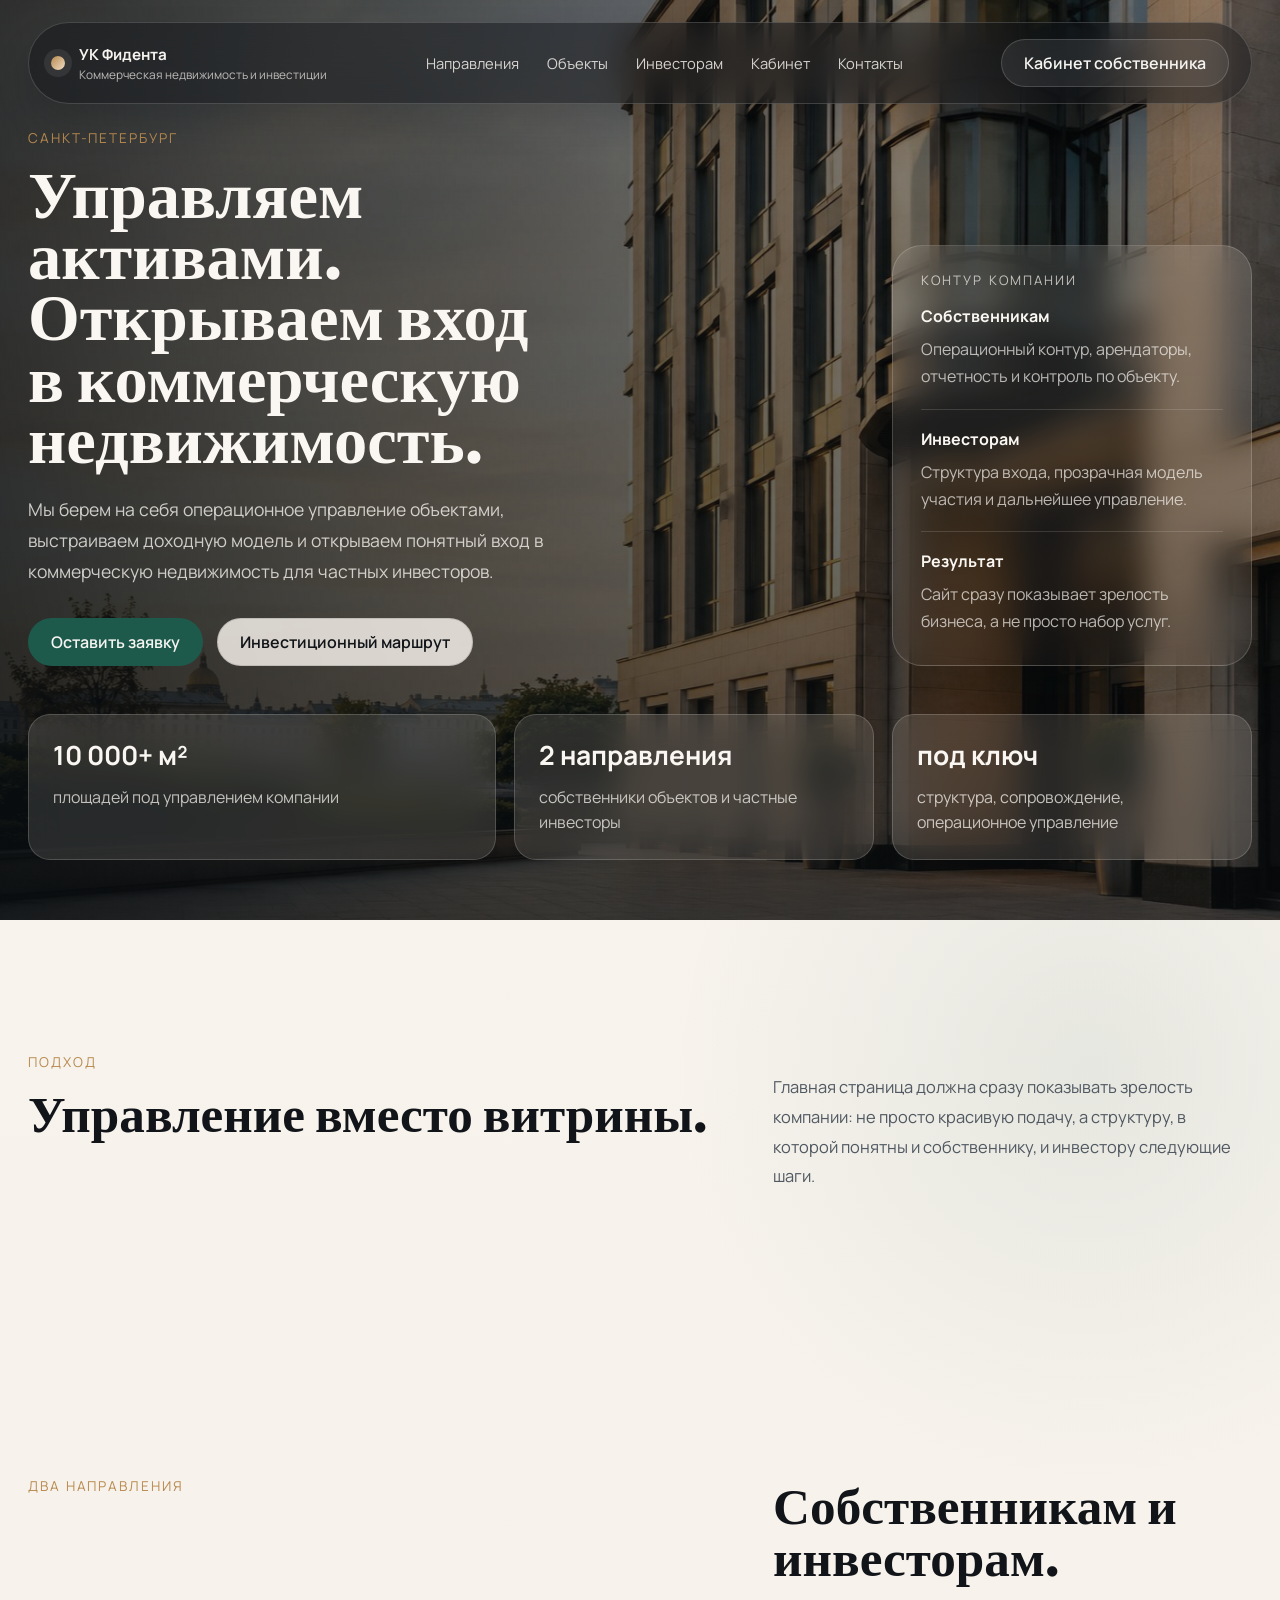
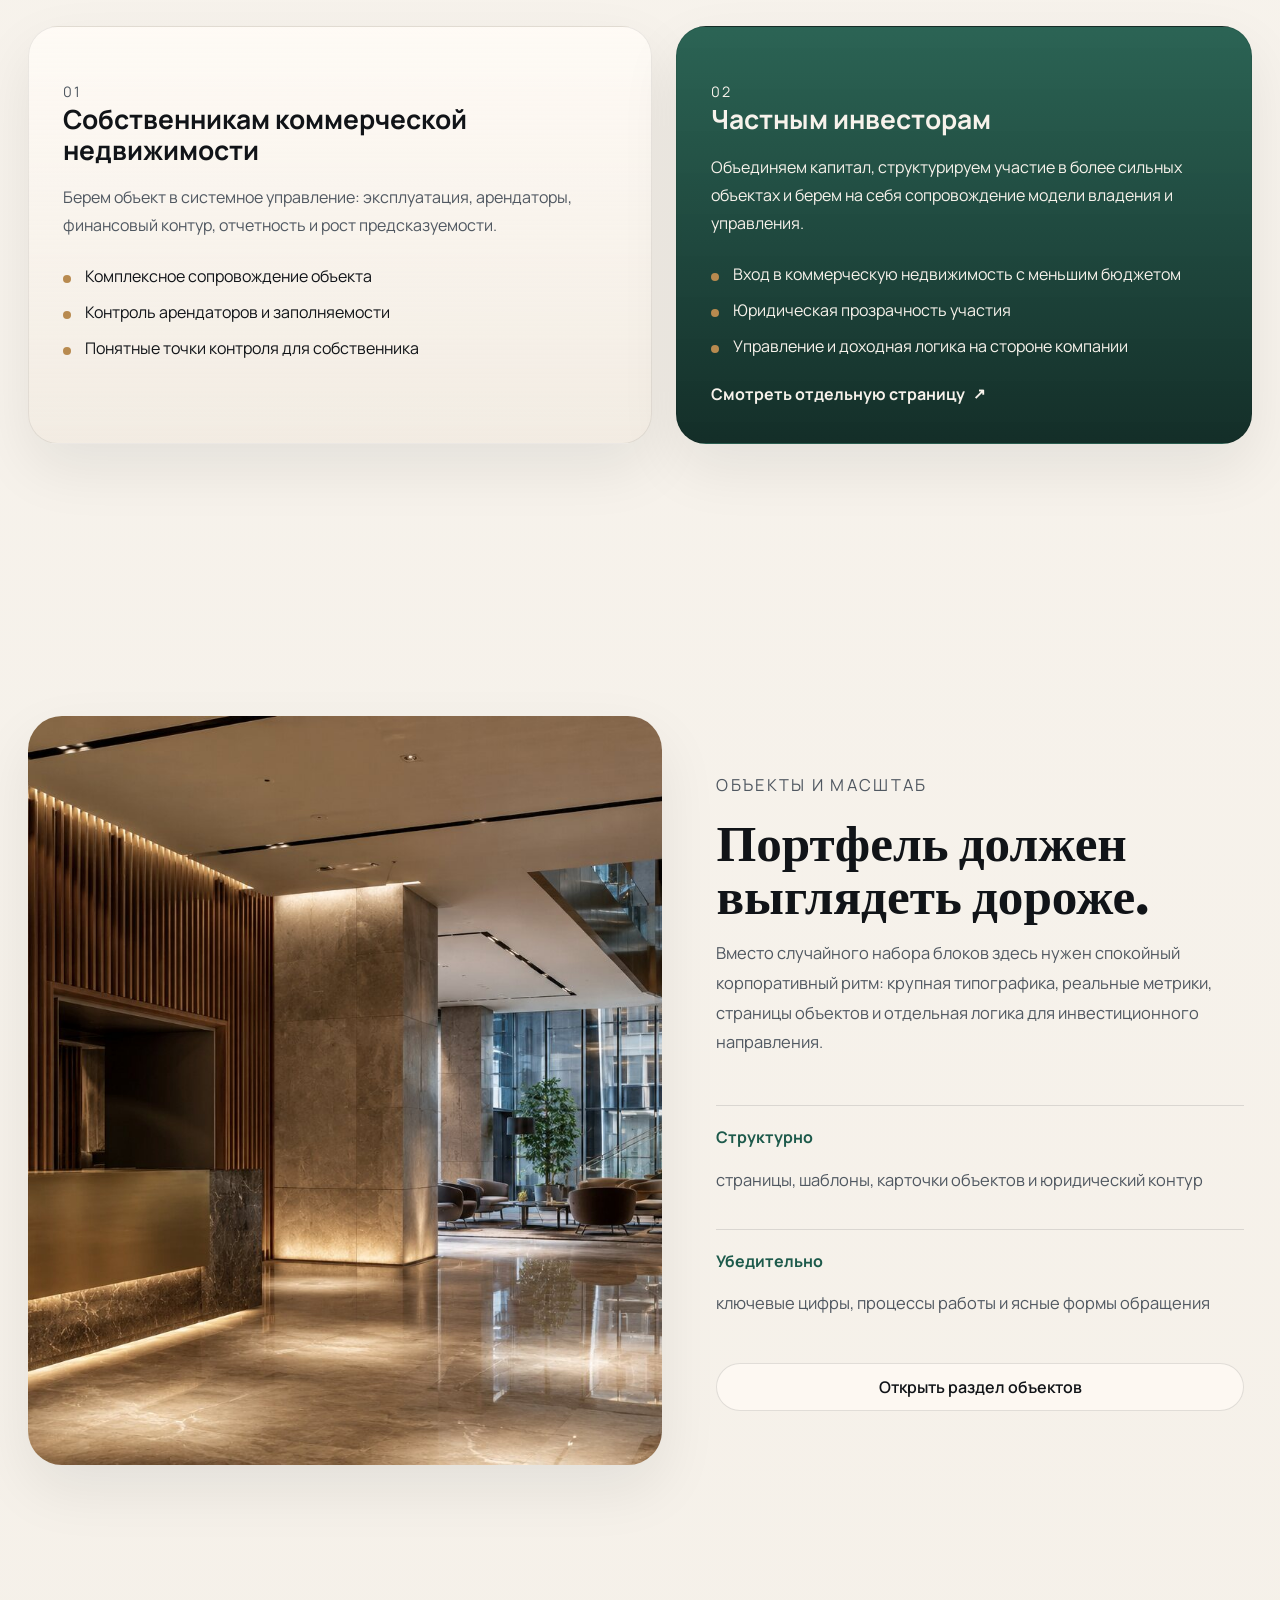
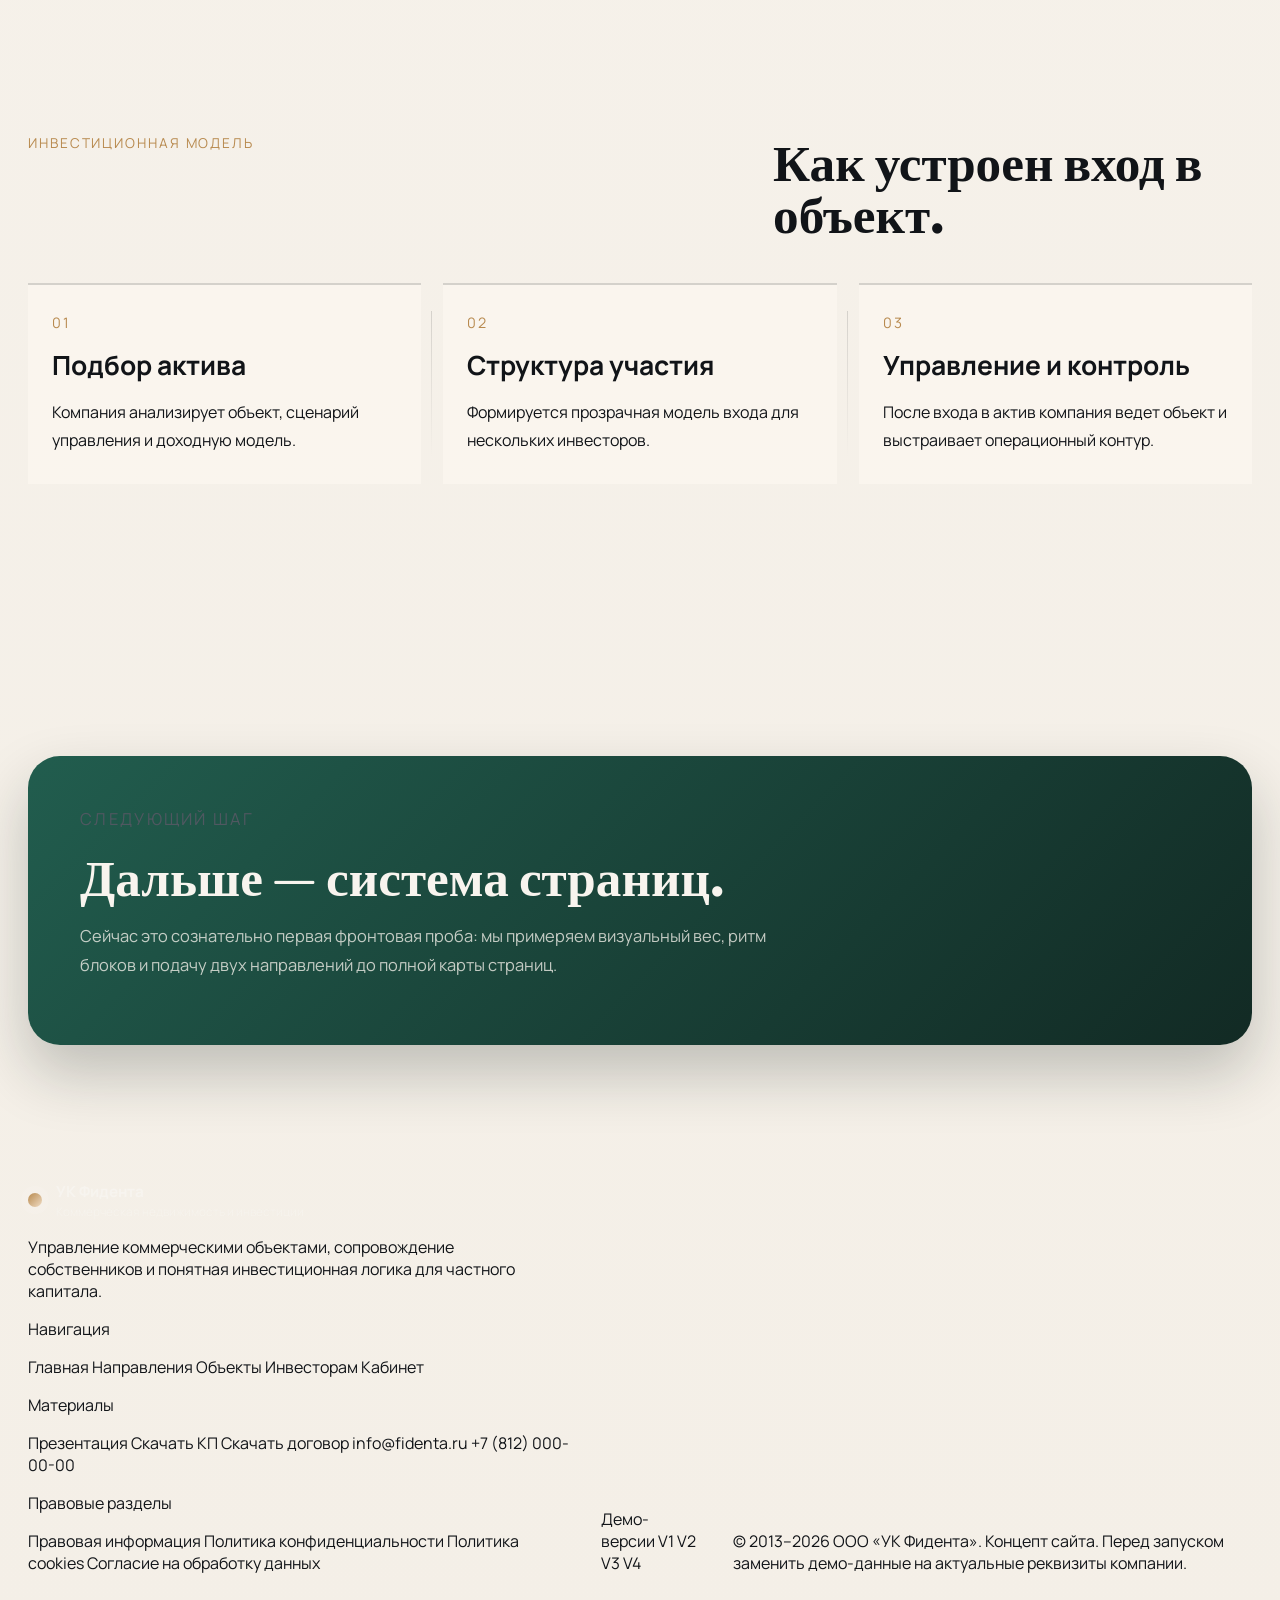
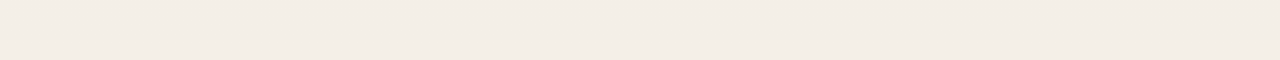
==== commit af7a022a: "Finish V4 footer and connect menu script" ====
--- a/index.html
+++ b/index.html
@@ -220,24 +220,66 @@
 
       </main>
       
-    <footer class="footer" id="contact">
-      <div class="footer-copy reveal">
-        <p class="eyebrow">Контактный блок</p>
-        <h2>Обсудить концепт сайта</h2>
-        <p>
-          Здесь потом можно поставить разделение форм: для собственников, для инвесторов
-          и для общих обращений.
-        </p>
-      </div>
-
-      <div class="footer-actions reveal delay-1">
-        <a class="button" href="mailto:info@fidenta.ru">Написать на почту</a>
-        <a class="button button-secondary" href="tel:+78120000000">Позвонить</a>
+    <footer class="footer footer-finished" id="contact">
+      <div class="footer-main reveal">
+        <div class="footer-brand-block">
+          <a class="brand footer-brand" href="./index.html" aria-label="УК Фидента">
+            <span class="brand-mark"></span>
+            <span class="brand-copy">
+              <strong>УК Фидента</strong>
+              <span>Коммерческая недвижимость и инвестиции</span>
+            </span>
+          </a>
+          <p>
+            Управление коммерческими объектами, сопровождение собственников и понятная
+            инвестиционная логика для частного капитала.
+          </p>
+        </div>
+
+        <div class="footer-col">
+          <p class="footer-title">Навигация</p>
+          <a href="#hero">Главная</a>
+          <a href="#directions">Направления</a>
+          <a href="./objects.html">Объекты</a>
+          <a href="./investors.html">Инвесторам</a>
+          <a href="./account.html">Кабинет</a>
+        </div>
+
+        <div class="footer-col">
+          <p class="footer-title">Материалы</p>
+          <a href="./presentation.html">Презентация</a>
+          <a href="./docs/fidenta-kp.docx" download>Скачать КП</a>
+          <a href="./docs/fidenta-contract.docx" download>Скачать договор</a>
+          <a href="mailto:info@fidenta.ru">info@fidenta.ru</a>
+          <a href="tel:+78120000000">+7 (812) 000-00-00</a>
+        </div>
+
+        <div class="footer-col">
+          <p class="footer-title">Правовые разделы</p>
+          <a href="./legal.html">Правовая информация</a>
+          <a href="./privacy.html">Политика конфиденциальности</a>
+          <a href="./cookies.html">Политика cookies</a>
+          <a href="./personal-data.html">Согласие на обработку данных</a>
+        </div>
+      </div>
+
+      <div class="demo-footer-nav reveal delay-1" aria-label="Демо-версии">
+        <span>Демо-версии</span>
+        <a href="https://sweeded3.github.io/Fidenta0.1/">V1</a>
+        <a href="https://sweeded3.github.io/Fidentav0.2/">V2</a>
+        <a href="https://sweeded3.github.io/Fidentav0.3/">V3</a>
+        <a class="is-active" href="https://sweeded3.github.io/Fidentav0.4/" aria-current="page">V4</a>
+      </div>
+
+      <div class="footer-bottom reveal delay-1">
+        <span>© 2013–2026 ООО «УК Фидента». Концепт сайта.</span>
+        <span>Перед запуском заменить демо-данные на актуальные реквизиты компании.</span>
       </div>
     </footer>
   
     </div>
 
     <script src="./app.js"></script>
+    <script src="./v4-menu.js"></script>
   </body>
 </html>
--- a/mobile-fix.css
+++ b/mobile-fix.css
@@ -1,22 +1,43 @@
-/* Mobile navigation fix for V4 */
-@media (max-width: 720px) {
+/* V4 mobile/navigation and layout polish */
+@media (max-width: 860px) {
+  html,
+  body {
+    overflow-x: hidden !important;
+  }
+
   .topbar {
     position: sticky !important;
     top: 0 !important;
     left: auto !important;
+    right: auto !important;
     width: 100% !important;
+    max-width: none !important;
     transform: none !important;
     border-radius: 0 !important;
-    padding: 14px !important;
-    background: rgba(17, 20, 24, 0.92) !important;
+    padding: 12px 16px !important;
+    background: rgba(17, 20, 24, 0.94) !important;
+    backdrop-filter: blur(18px) !important;
+    -webkit-backdrop-filter: blur(18px) !important;
     display: grid !important;
     grid-template-columns: 1fr auto !important;
     align-items: center !important;
     gap: 12px !important;
+    z-index: 100 !important;
+  }
+
+  .brand {
+    min-width: 0 !important;
+  }
+
+  .brand-mark {
+    width: 36px !important;
+    height: 36px !important;
+    flex: 0 0 36px !important;
   }
 
   .brand-copy strong {
     font-size: 0.92rem !important;
+    line-height: 1 !important;
   }
 
   .brand-copy span {
@@ -24,18 +45,65 @@
   }
 
   .topbar .button-ghost {
-    min-height: 40px !important;
-    padding: 0 14px !important;
-    font-size: 0.82rem !important;
-    white-space: nowrap !important;
+    display: none !important;
+  }
+
+  .topbar::after {
+    content: "☰";
+    width: 40px;
+    height: 40px;
+    display: inline-flex;
+    align-items: center;
+    justify-content: center;
+    border: 1px solid rgba(255,255,255,.18);
+    border-radius: 999px;
+    color: #f7efe2;
+    background: rgba(255,255,255,.06);
+    font-size: 22px;
+    line-height: 1;
   }
 
   .topbar .nav {
-    display: none !important;
+    position: absolute !important;
+    left: 14px !important;
+    right: 14px !important;
+    top: calc(100% + 10px) !important;
+    display: grid !important;
+    grid-template-columns: 1fr !important;
+    gap: 0 !important;
+    padding: 10px 16px !important;
+    border: 1px solid rgba(255,255,255,.14) !important;
+    background: rgba(17, 20, 24, 0.98) !important;
+    box-shadow: 0 24px 60px rgba(0,0,0,.24) !important;
+    opacity: 0 !important;
+    pointer-events: none !important;
+    transform: translateY(-8px) !important;
+    transition: opacity .22s ease, transform .22s ease !important;
+    z-index: 110 !important;
+  }
+
+  .topbar:hover .nav,
+  .topbar:focus-within .nav,
+  .topbar.is-menu-open .nav {
+    opacity: 1 !important;
+    pointer-events: auto !important;
+    transform: translateY(0) !important;
+  }
+
+  .topbar .nav a {
+    padding: 13px 0 !important;
+    border-bottom: 1px solid rgba(255,255,255,.1) !important;
+    color: rgba(247,239,226,.88) !important;
+    font-size: 15px !important;
+  }
+
+  .topbar .nav a:last-child {
+    border-bottom: 0 !important;
   }
 
   .hero {
-    padding-top: 44px !important;
+    min-height: auto !important;
+    padding: 42px 0 54px !important;
   }
 
   .hero-inner {
@@ -43,6 +111,8 @@
   }
 
   .hero-stage {
+    display: grid !important;
+    grid-template-columns: 1fr !important;
     gap: 20px !important;
   }
 
@@ -62,6 +132,8 @@
   }
 
   .hero-actions {
+    display: grid !important;
+    grid-template-columns: 1fr !important;
     gap: 10px !important;
   }
 
@@ -69,4 +141,50 @@
     width: 100% !important;
     min-height: 46px !important;
   }
+
+  .hero-facts {
+    display: grid !important;
+    grid-template-columns: 1fr !important;
+    gap: 10px !important;
+  }
+
+  .section {
+    padding: 64px 0 !important;
+  }
+
+  .section-grid,
+  .direction-layout,
+  .asset-story,
+  .timeline {
+    grid-template-columns: 1fr !important;
+    gap: 22px !important;
+  }
+
+  .section-heading h2,
+  .section-lead h2,
+  .asset-copy h2,
+  .callout h2 {
+    font-size: clamp(2.1rem, 10vw, 3.2rem) !important;
+    line-height: 1.02 !important;
+  }
+
+  .asset-media img {
+    min-height: 260px !important;
+    object-fit: cover !important;
+  }
+
+  .metrics-row {
+    grid-template-columns: 1fr !important;
+  }
 }
+
+@media (max-width: 420px) {
+  .topbar {
+    padding-left: 14px !important;
+    padding-right: 14px !important;
+  }
+
+  .hero h1 {
+    font-size: clamp(2rem, 10.5vw, 2.9rem) !important;
+  }
+}
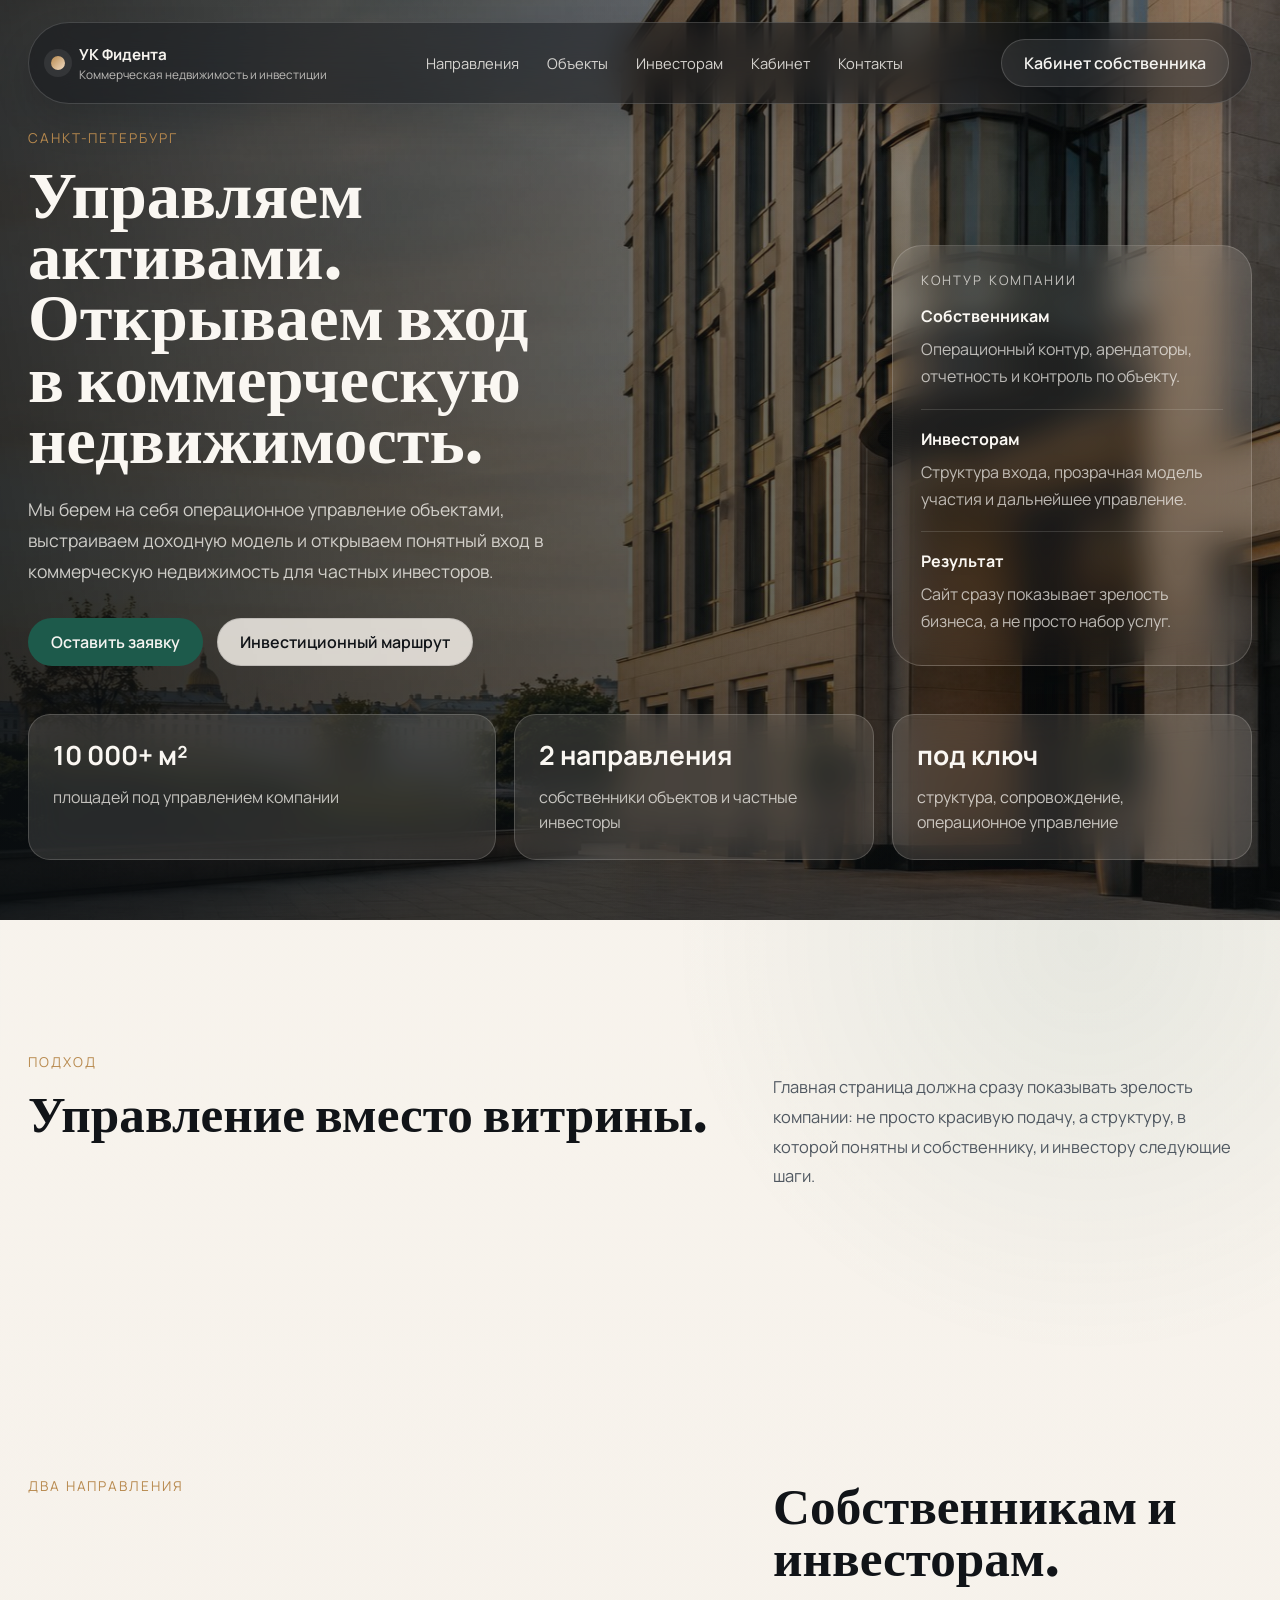
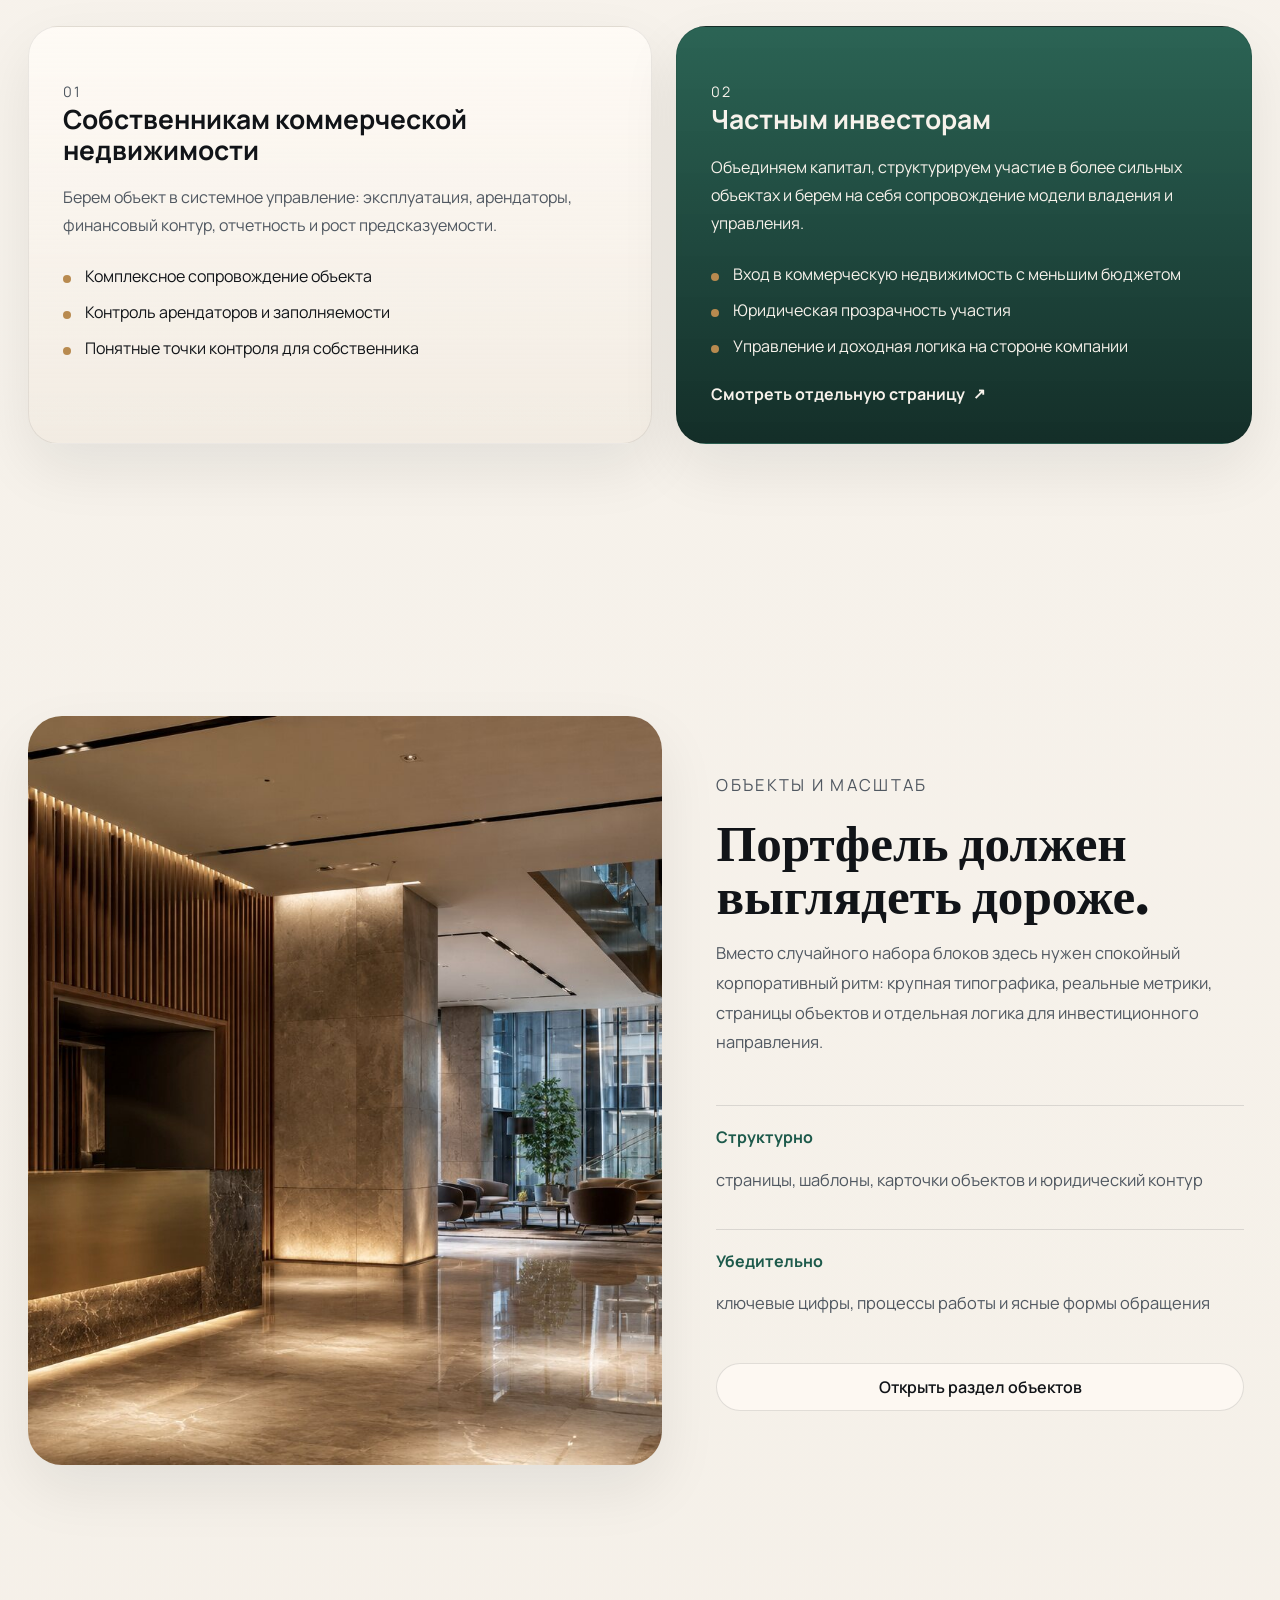
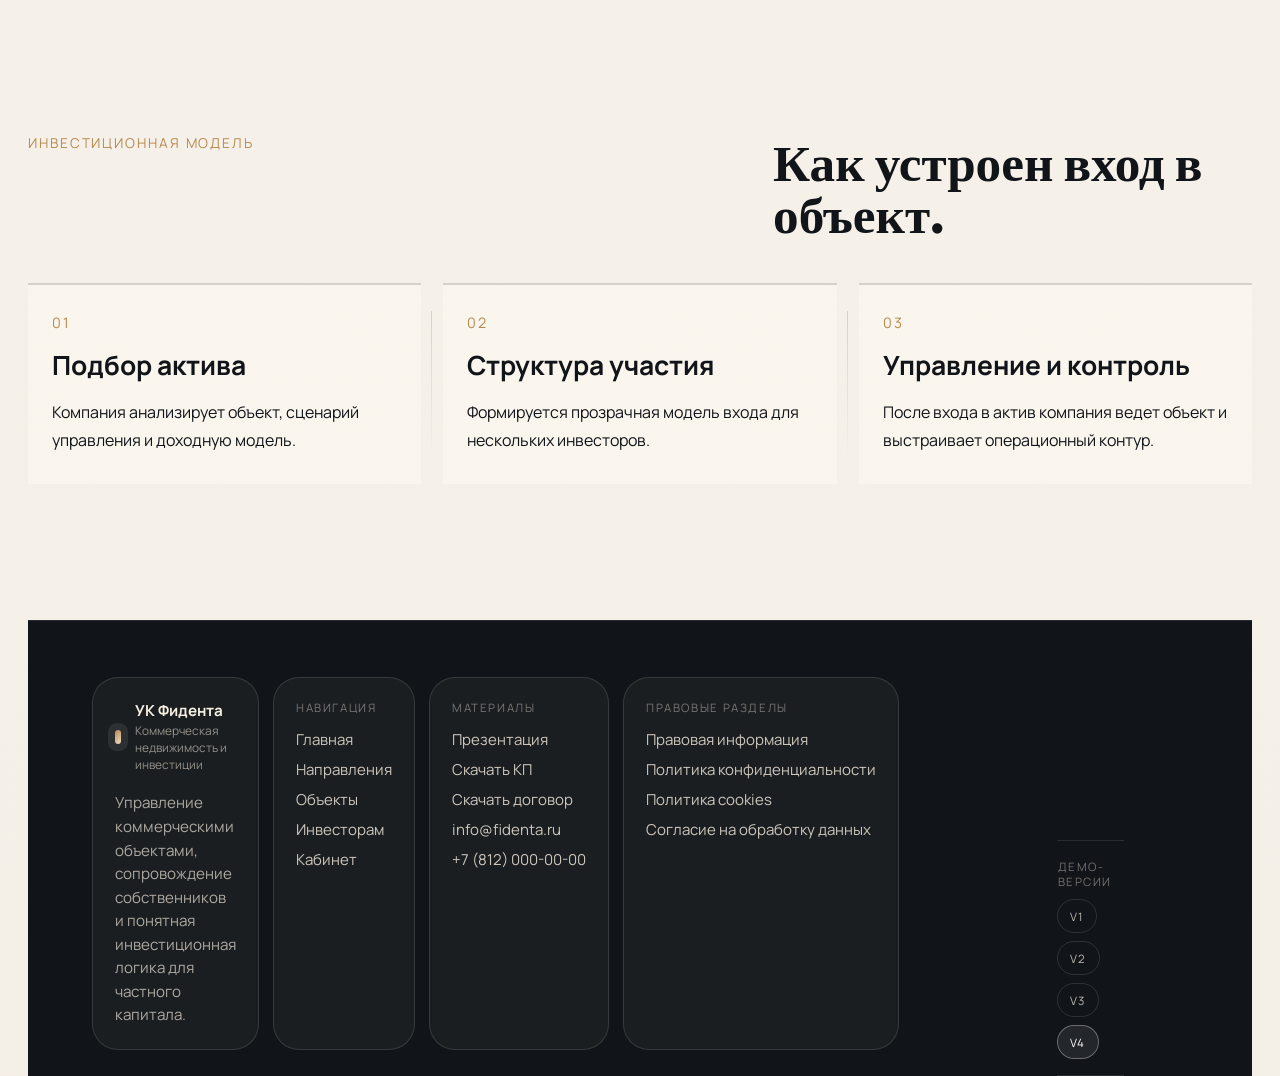
==== commit 01d2f116: "Clean V4 index markup" ====
--- a/index.html
+++ b/index.html
@@ -14,6 +14,7 @@
       />
       <link rel="stylesheet" href="./styles.css" />
       <link rel="stylesheet" href="./mobile-fix.css" />
+      <link rel="stylesheet" href="./v4-finish.css" />
     </head>
   
   <body>
@@ -207,17 +208,6 @@
     </div>
   </section>
 
-  <section class="section callout">
-    <div class="callout-wrap reveal">
-      <p class="eyebrow">Следующий шаг</p>
-      <h2>Дальше — система страниц.</h2>
-      <p>
-        Сейчас это сознательно первая фронтовая проба: мы примеряем визуальный вес,
-        ритм блоков и подачу двух направлений до полной карты страниц.
-      </p>
-    </div>
-  </section>
-
       </main>
       
     <footer class="footer footer-finished" id="contact">
--- a/mobile-fix.css
+++ b/mobile-fix.css
@@ -1,190 +1,18 @@
 /* V4 mobile/navigation and layout polish */
 @media (max-width: 860px) {
   html,
-  body {
-    overflow-x: hidden !important;
-  }
+  body { overflow-x: hidden !important; }
 
-  .topbar {
-    position: sticky !important;
-    top: 0 !important;
-    left: auto !important;
-    right: auto !important;
-    width: 100% !important;
-    max-width: none !important;
-    transform: none !important;
-    border-radius: 0 !important;
-    padding: 12px 16px !important;
-    background: rgba(17, 20, 24, 0.94) !important;
-    backdrop-filter: blur(18px) !important;
-    -webkit-backdrop-filter: blur(18px) !important;
-    display: grid !important;
-    grid-template-columns: 1fr auto !important;
-    align-items: center !important;
-    gap: 12px !important;
-    z-index: 100 !important;
-  }
+  .topbar{position:sticky!important;top:14px!important;left:auto!important;right:auto!important;width:calc(100% - 28px)!important;max-width:none!important;margin:14px auto 0!important;transform:none!important;border-radius:999px!important;padding:12px 14px!important;background:rgba(247,239,226,.68)!important;color:#111418!important;border:1px solid rgba(255,255,255,.52)!important;box-shadow:0 18px 50px rgba(0,0,0,.16), inset 0 1px 0 rgba(255,255,255,.5)!important;backdrop-filter:blur(22px) saturate(1.12)!important;-webkit-backdrop-filter:blur(22px) saturate(1.12)!important;display:grid!important;grid-template-columns:1fr auto!important;align-items:center!important;gap:10px!important;z-index:100!important}
+  .brand{min-width:0!important;gap:12px!important}.brand-mark{width:46px!important;height:46px!important;flex:0 0 46px!important}.brand-copy strong{font-size:1rem!important;line-height:1!important;color:#111418!important}.brand-copy span{display:none!important}.topbar .button-ghost{display:none!important}.topbar::after{content:"☰";width:46px;height:46px;display:inline-flex;align-items:center;justify-content:center;border:1px solid rgba(17,20,24,.16);border-radius:999px;color:#111418;background:rgba(255,255,255,.38);box-shadow:inset 0 1px 0 rgba(255,255,255,.48);font-size:25px;line-height:1}.topbar.is-menu-open::after{content:"×";font-size:31px}.topbar .nav{position:absolute!important;left:0!important;right:0!important;top:calc(100% + 10px)!important;display:grid!important;grid-template-columns:1fr!important;gap:0!important;padding:12px 18px!important;border:1px solid rgba(255,255,255,.5)!important;border-radius:28px!important;background:rgba(247,239,226,.78)!important;box-shadow:0 24px 60px rgba(0,0,0,.2), inset 0 1px 0 rgba(255,255,255,.45)!important;backdrop-filter:blur(22px) saturate(1.12)!important;-webkit-backdrop-filter:blur(22px) saturate(1.12)!important;opacity:0!important;pointer-events:none!important;transform:translateY(-8px)!important;transition:opacity .22s ease,transform .22s ease!important;z-index:110!important}.topbar:hover .nav,.topbar:focus-within .nav,.topbar.is-menu-open .nav{opacity:1!important;pointer-events:auto!important;transform:translateY(0)!important}.topbar .nav a{padding:14px 0!important;border-bottom:1px solid rgba(17,20,24,.1)!important;color:rgba(17,20,24,.84)!important;font-size:15px!important}.topbar .nav a:last-child{border-bottom:0!important}
+  .hero{min-height:auto!important;padding:24px 0 54px!important}.hero-inner{padding-top:0!important}.hero-stage{display:grid!important;grid-template-columns:1fr!important;gap:20px!important}.hero-aside{display:none!important}.hero h1{max-width:11ch!important;font-size:clamp(2.25rem,11vw,3.35rem)!important;line-height:1!important}.hero-text{font-size:.98rem!important;line-height:1.62!important}.hero-actions{display:grid!important;grid-template-columns:1fr!important;gap:10px!important}.hero-actions .button{width:100%!important;min-height:46px!important}.hero-facts{display:grid!important;grid-template-columns:1fr!important;gap:10px!important}.section{padding:64px 0!important}.section-grid,.direction-layout,.asset-story,.timeline{grid-template-columns:1fr!important;gap:22px!important}.section-heading h2,.section-lead h2,.asset-copy h2{font-size:clamp(2.1rem,10vw,3.2rem)!important;line-height:1.02!important}.asset-media img{min-height:260px!important;object-fit:cover!important}.metrics-row{grid-template-columns:1fr!important}.callout{display:none!important;padding:0!important;margin:0!important}
+}
+@media (max-width:420px){.topbar{width:calc(100% - 22px)!important;padding:10px 12px!important}.brand-mark{width:42px!important;height:42px!important;flex-basis:42px!important}.topbar::after{width:42px;height:42px;font-size:23px}.hero h1{font-size:clamp(2rem,10.5vw,2.9rem)!important}}
 
-  .brand {
-    min-width: 0 !important;
-  }
+/* V4 finished footer: readable, warm dark, mobile-first */
+.footer-finished{padding:0!important;background:#151411!important;color:#f7efe2!important;border-top:1px solid rgba(255,255,255,.1)!important}.footer-finished *{box-sizing:border-box}.footer-main{display:grid!important;grid-template-columns:1.35fr 1fr 1fr 1fr!important;gap:14px!important;padding:56px clamp(20px,5vw,72px) 26px!important}.footer-brand-block,.footer-col{min-height:210px!important;padding:22px!important;border:1px solid rgba(255,255,255,.12)!important;border-radius:26px!important;background:rgba(255,255,255,.045)!important;color:#f7efe2!important}.footer-brand{margin-bottom:18px!important}.footer-brand .brand-copy strong{color:#f7efe2!important}.footer-brand .brand-copy span{color:rgba(247,239,226,.55)!important}.footer-brand-block p{margin:0!important;max-width:420px!important;color:rgba(247,239,226,.66)!important;line-height:1.55!important;font-size:.95rem!important}.footer-title{margin:0 0 16px!important;color:rgba(247,239,226,.42)!important;font-size:.72rem!important;letter-spacing:.14em!important;text-transform:uppercase!important}.footer-col a{display:block!important;width:max-content!important;max-width:100%!important;margin:0 0 11px!important;color:rgba(247,239,226,.8)!important;font-size:.94rem!important;line-height:1.25!important;text-decoration:none!important}.footer-col a:hover{color:#fff!important}.demo-footer-nav{margin:0 clamp(20px,5vw,72px)!important;padding:16px 0!important;border-top:1px solid rgba(255,255,255,.1)!important;border-bottom:1px solid rgba(255,255,255,.1)!important;display:flex!important;flex-wrap:wrap!important;gap:8px!important;align-items:center!important;font-size:.72rem!important;letter-spacing:.12em!important;text-transform:uppercase!important;color:rgba(247,239,226,.42)!important}.demo-footer-nav a,.demo-footer-nav span{min-height:34px!important;display:inline-flex!important;align-items:center!important;padding:0 12px!important;border:1px solid rgba(255,255,255,.12)!important;border-radius:999px!important;color:rgba(247,239,226,.74)!important;text-decoration:none!important}.demo-footer-nav span{border-color:transparent!important;padding-left:0!important;color:rgba(247,239,226,.42)!important}.demo-footer-nav a.is-active{color:#fff!important;border-color:rgba(255,255,255,.32)!important;background:rgba(255,255,255,.08)!important}.footer-bottom{display:flex!important;justify-content:space-between!important;gap:20px!important;padding:20px clamp(20px,5vw,72px) 34px!important;color:rgba(247,239,226,.48)!important;font-size:.78rem!important;line-height:1.45!important}.footer-finished .reveal{opacity:1!important;transform:none!important}
+@media(max-width:980px){.footer-main{grid-template-columns:1fr 1fr!important}.footer-brand-block,.footer-col{min-height:auto!important}}
+@media(max-width:680px){.footer-main{grid-template-columns:1fr!important;gap:12px!important;padding:38px 18px 20px!important}.footer-brand-block,.footer-col{padding:20px!important;border-radius:22px!important}.footer-brand .brand-copy span{display:block!important}.footer-col a{width:100%!important;margin-bottom:10px!important}.demo-footer-nav{margin:0 18px!important;display:grid!important;grid-template-columns:repeat(2,minmax(0,1fr))!important}.demo-footer-nav span{grid-column:1/-1!important}.demo-footer-nav a{justify-content:center!important}.footer-bottom{display:grid!important;padding:20px 18px 30px!important}.footer-finished .brand-mark{width:36px!important;height:36px!important;flex-basis:36px!important}.footer-finished .brand-copy strong{font-size:1rem!important;color:#f7efe2!important}}
 
-  .brand-mark {
-    width: 36px !important;
-    height: 36px !important;
-    flex: 0 0 36px !important;
-  }
-
-  .brand-copy strong {
-    font-size: 0.92rem !important;
-    line-height: 1 !important;
-  }
-
-  .brand-copy span {
-    display: none !important;
-  }
-
-  .topbar .button-ghost {
-    display: none !important;
-  }
-
-  .topbar::after {
-    content: "☰";
-    width: 40px;
-    height: 40px;
-    display: inline-flex;
-    align-items: center;
-    justify-content: center;
-    border: 1px solid rgba(255,255,255,.18);
-    border-radius: 999px;
-    color: #f7efe2;
-    background: rgba(255,255,255,.06);
-    font-size: 22px;
-    line-height: 1;
-  }
-
-  .topbar .nav {
-    position: absolute !important;
-    left: 14px !important;
-    right: 14px !important;
-    top: calc(100% + 10px) !important;
-    display: grid !important;
-    grid-template-columns: 1fr !important;
-    gap: 0 !important;
-    padding: 10px 16px !important;
-    border: 1px solid rgba(255,255,255,.14) !important;
-    background: rgba(17, 20, 24, 0.98) !important;
-    box-shadow: 0 24px 60px rgba(0,0,0,.24) !important;
-    opacity: 0 !important;
-    pointer-events: none !important;
-    transform: translateY(-8px) !important;
-    transition: opacity .22s ease, transform .22s ease !important;
-    z-index: 110 !important;
-  }
-
-  .topbar:hover .nav,
-  .topbar:focus-within .nav,
-  .topbar.is-menu-open .nav {
-    opacity: 1 !important;
-    pointer-events: auto !important;
-    transform: translateY(0) !important;
-  }
-
-  .topbar .nav a {
-    padding: 13px 0 !important;
-    border-bottom: 1px solid rgba(255,255,255,.1) !important;
-    color: rgba(247,239,226,.88) !important;
-    font-size: 15px !important;
-  }
-
-  .topbar .nav a:last-child {
-    border-bottom: 0 !important;
-  }
-
-  .hero {
-    min-height: auto !important;
-    padding: 42px 0 54px !important;
-  }
-
-  .hero-inner {
-    padding-top: 0 !important;
-  }
-
-  .hero-stage {
-    display: grid !important;
-    grid-template-columns: 1fr !important;
-    gap: 20px !important;
-  }
-
-  .hero-aside {
-    display: none !important;
-  }
-
-  .hero h1 {
-    max-width: 11ch !important;
-    font-size: clamp(2.25rem, 11vw, 3.35rem) !important;
-    line-height: 1 !important;
-  }
-
-  .hero-text {
-    font-size: 0.98rem !important;
-    line-height: 1.62 !important;
-  }
-
-  .hero-actions {
-    display: grid !important;
-    grid-template-columns: 1fr !important;
-    gap: 10px !important;
-  }
-
-  .hero-actions .button {
-    width: 100% !important;
-    min-height: 46px !important;
-  }
-
-  .hero-facts {
-    display: grid !important;
-    grid-template-columns: 1fr !important;
-    gap: 10px !important;
-  }
-
-  .section {
-    padding: 64px 0 !important;
-  }
-
-  .section-grid,
-  .direction-layout,
-  .asset-story,
-  .timeline {
-    grid-template-columns: 1fr !important;
-    gap: 22px !important;
-  }
-
-  .section-heading h2,
-  .section-lead h2,
-  .asset-copy h2,
-  .callout h2 {
-    font-size: clamp(2.1rem, 10vw, 3.2rem) !important;
-    line-height: 1.02 !important;
-  }
-
-  .asset-media img {
-    min-height: 260px !important;
-    object-fit: cover !important;
-  }
-
-  .metrics-row {
-    grid-template-columns: 1fr !important;
-  }
-}
-
-@media (max-width: 420px) {
-  .topbar {
-    padding-left: 14px !important;
-    padding-right: 14px !important;
-  }
-
-  .hero h1 {
-    font-size: clamp(2rem, 10.5vw, 2.9rem) !important;
-  }
-}
+/* V4 simple/presentation/legal pages */
+.simple-page{min-height:100vh;background:#151411;color:#f7efe2;padding:clamp(34px,8vw,86px) clamp(18px,5vw,70px);display:grid;align-content:center}.simple-back{width:max-content;margin-bottom:24px;color:rgba(247,239,226,.64);text-decoration:none}.simple-card{max-width:920px;padding:clamp(28px,6vw,64px);border:1px solid rgba(255,255,255,.12);border-radius:34px;background:linear-gradient(135deg,rgba(255,255,255,.08),rgba(255,255,255,.025));box-shadow:0 34px 80px rgba(0,0,0,.24)}.simple-card h1{margin:10px 0 18px;font-family:Fraunces,Georgia,serif;font-size:clamp(2.6rem,8vw,5.4rem);line-height:.95}.simple-card p{max-width:720px;color:rgba(247,239,226,.68);font-size:1.04rem;line-height:1.7}.simple-actions{display:flex;flex-wrap:wrap;gap:12px;margin-top:28px}.simple-card code{color:#f7efe2;background:rgba(255,255,255,.08);padding:.08em .35em;border-radius:6px}.simple-list{margin:20px 0 0;padding-left:1.2rem;color:rgba(247,239,226,.68);line-height:1.7}.simple-card h2{margin:28px 0 10px;font-size:1.25rem}@media(max-width:640px){.simple-page{display:block}.simple-card{border-radius:26px}.simple-actions{display:grid}.simple-actions .button{width:100%;justify-content:center}}
--- a/v4-finish.css
+++ b/v4-finish.css
@@ -0,0 +1,2 @@
+/* V4 finished footer and legal pages */
+.footer-finished{padding:0!important;background:#111418!important;color:rgba(247,239,226,.72)!important;border-top:1px solid rgba(255,255,255,.1)!important}.footer-main{display:grid;grid-template-columns:1.45fr .8fr .9fr 1fr;gap:18px;padding:clamp(42px,7vw,76px) clamp(20px,5vw,72px) 28px}.footer-brand-block,.footer-col{min-height:220px;padding:24px;border:1px solid rgba(255,255,255,.1);background:rgba(255,255,255,.035)}.footer-brand{margin-bottom:22px}.footer-brand-block p{max-width:430px;margin:0;color:rgba(247,239,226,.62);line-height:1.65}.footer-title{margin:0 0 18px;color:rgba(247,239,226,.42);font-size:.72rem;letter-spacing:.14em;text-transform:uppercase}.footer-col a{display:block;width:max-content;max-width:100%;margin:0 0 12px;color:rgba(247,239,226,.76);font-size:.94rem;transition:color .2s ease,transform .2s ease}.footer-col a:hover{color:#fff;transform:translateX(3px)}.demo-footer-nav{margin:0 clamp(20px,5vw,72px);padding:18px 0;border-top:1px solid rgba(255,255,255,.1);border-bottom:1px solid rgba(255,255,255,.1);display:flex;flex-wrap:wrap;gap:10px;align-items:center;font-size:.72rem;letter-spacing:.12em;text-transform:uppercase;color:rgba(247,239,226,.38)}.demo-footer-nav a,.demo-footer-nav span{min-height:34px;display:inline-flex;align-items:center;padding:0 12px;border:1px solid rgba(255,255,255,.1);color:rgba(247,239,226,.7)}.demo-footer-nav span{border-color:transparent;padding-left:0;color:rgba(247,239,226,.38)}.demo-footer-nav a.is-active{color:#fff;border-color:rgba(255,255,255,.3);background:rgba(255,255,255,.06)}.footer-bottom{display:flex;justify-content:space-between;gap:20px;padding:22px clamp(20px,5vw,72px) 34px;color:rgba(247,239,226,.42);font-size:.78rem}.legal-page{min-height:100vh;background:#111418;color:#f7efe2}.legal-shell{width:min(960px,calc(100% - 40px));margin:0 auto;padding:120px 0 80px}.legal-shell h1{margin:0 0 28px;font-family:Fraunces,Georgia,serif;font-size:clamp(2.6rem,8vw,5rem);line-height:.95}.legal-shell h2{margin:34px 0 12px;font-size:1.25rem}.legal-shell p,.legal-shell li{color:rgba(247,239,226,.68);line-height:1.75}.legal-shell a{color:#f7efe2;border-bottom:1px solid rgba(247,239,226,.32)}.legal-back{display:inline-flex;margin-bottom:34px;color:rgba(247,239,226,.68)}@media(max-width:1020px){.footer-main{grid-template-columns:1fr 1fr}}@media(max-width:700px){.footer-main{grid-template-columns:1fr;gap:12px}.footer-brand-block,.footer-col{min-height:auto;padding:20px}.demo-footer-nav{display:grid;grid-template-columns:repeat(2,minmax(0,1fr))}.demo-footer-nav span{grid-column:1/-1}.footer-bottom{display:grid}}
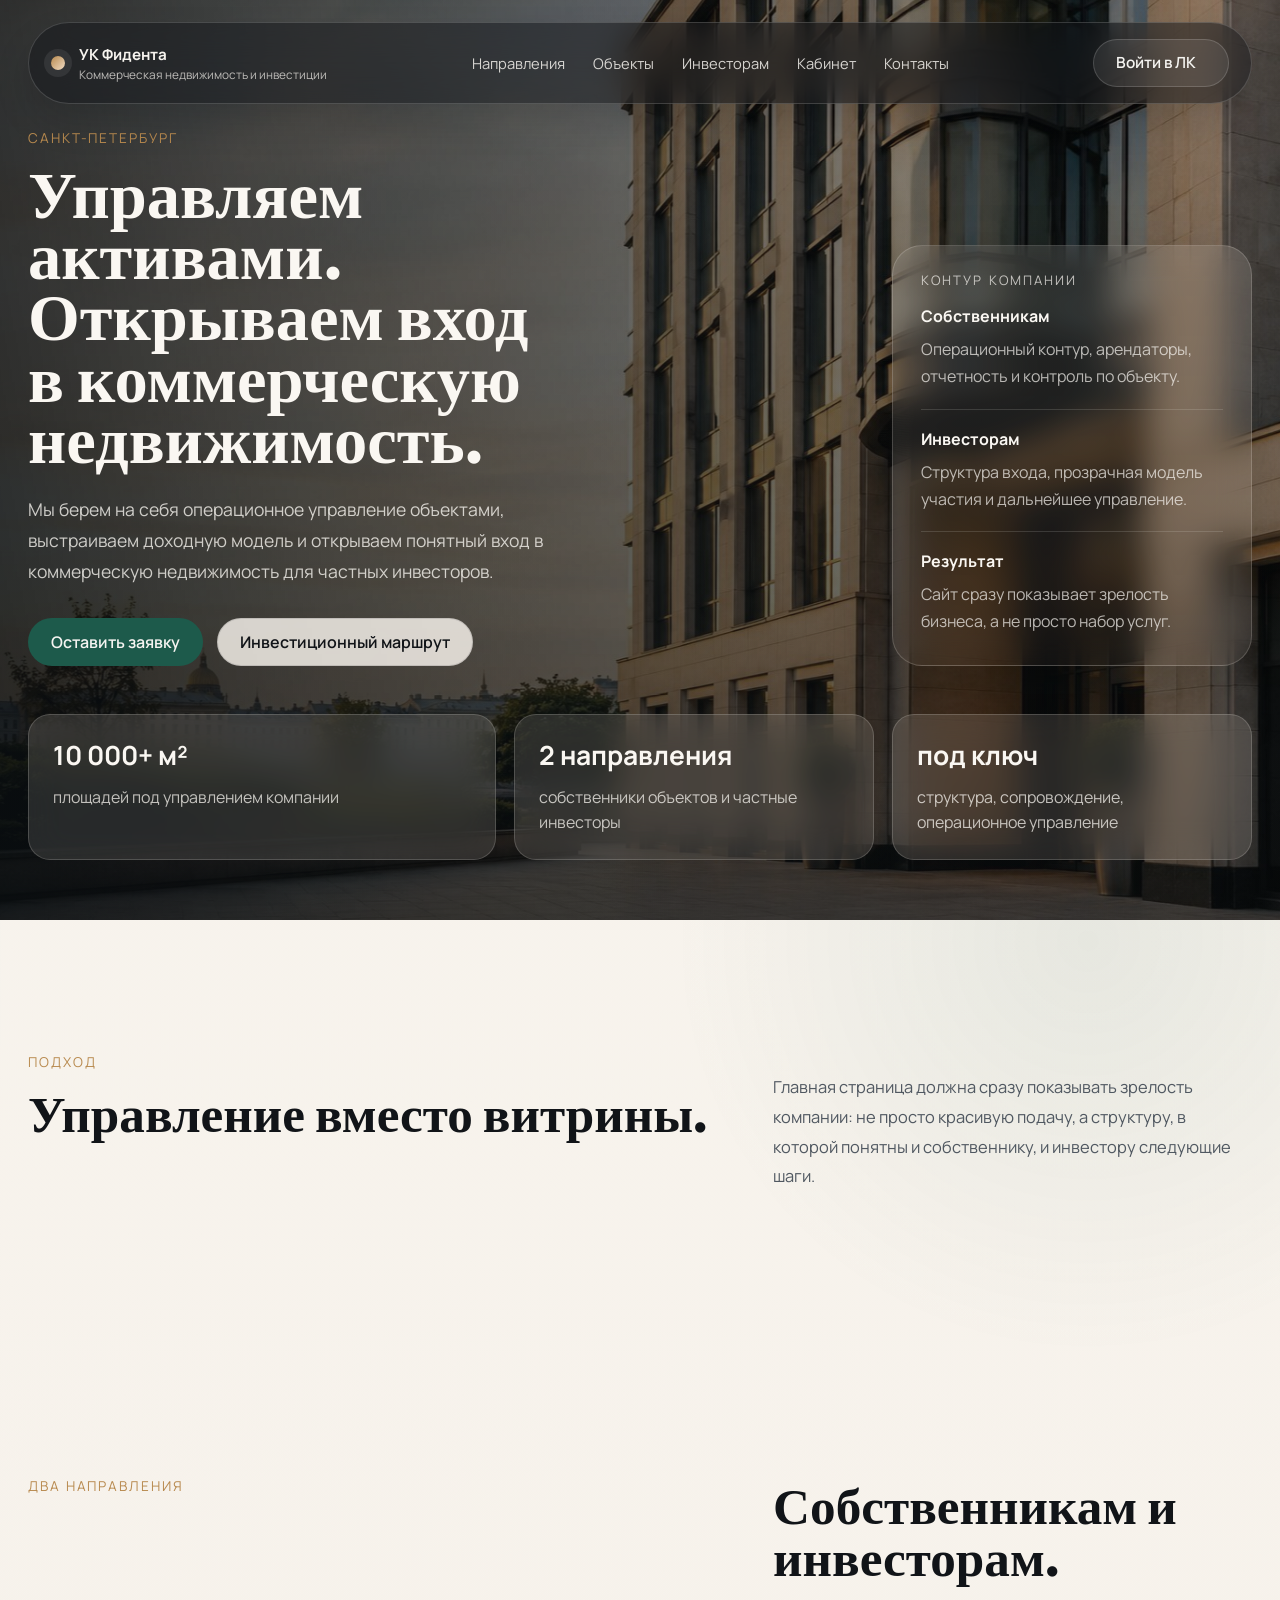
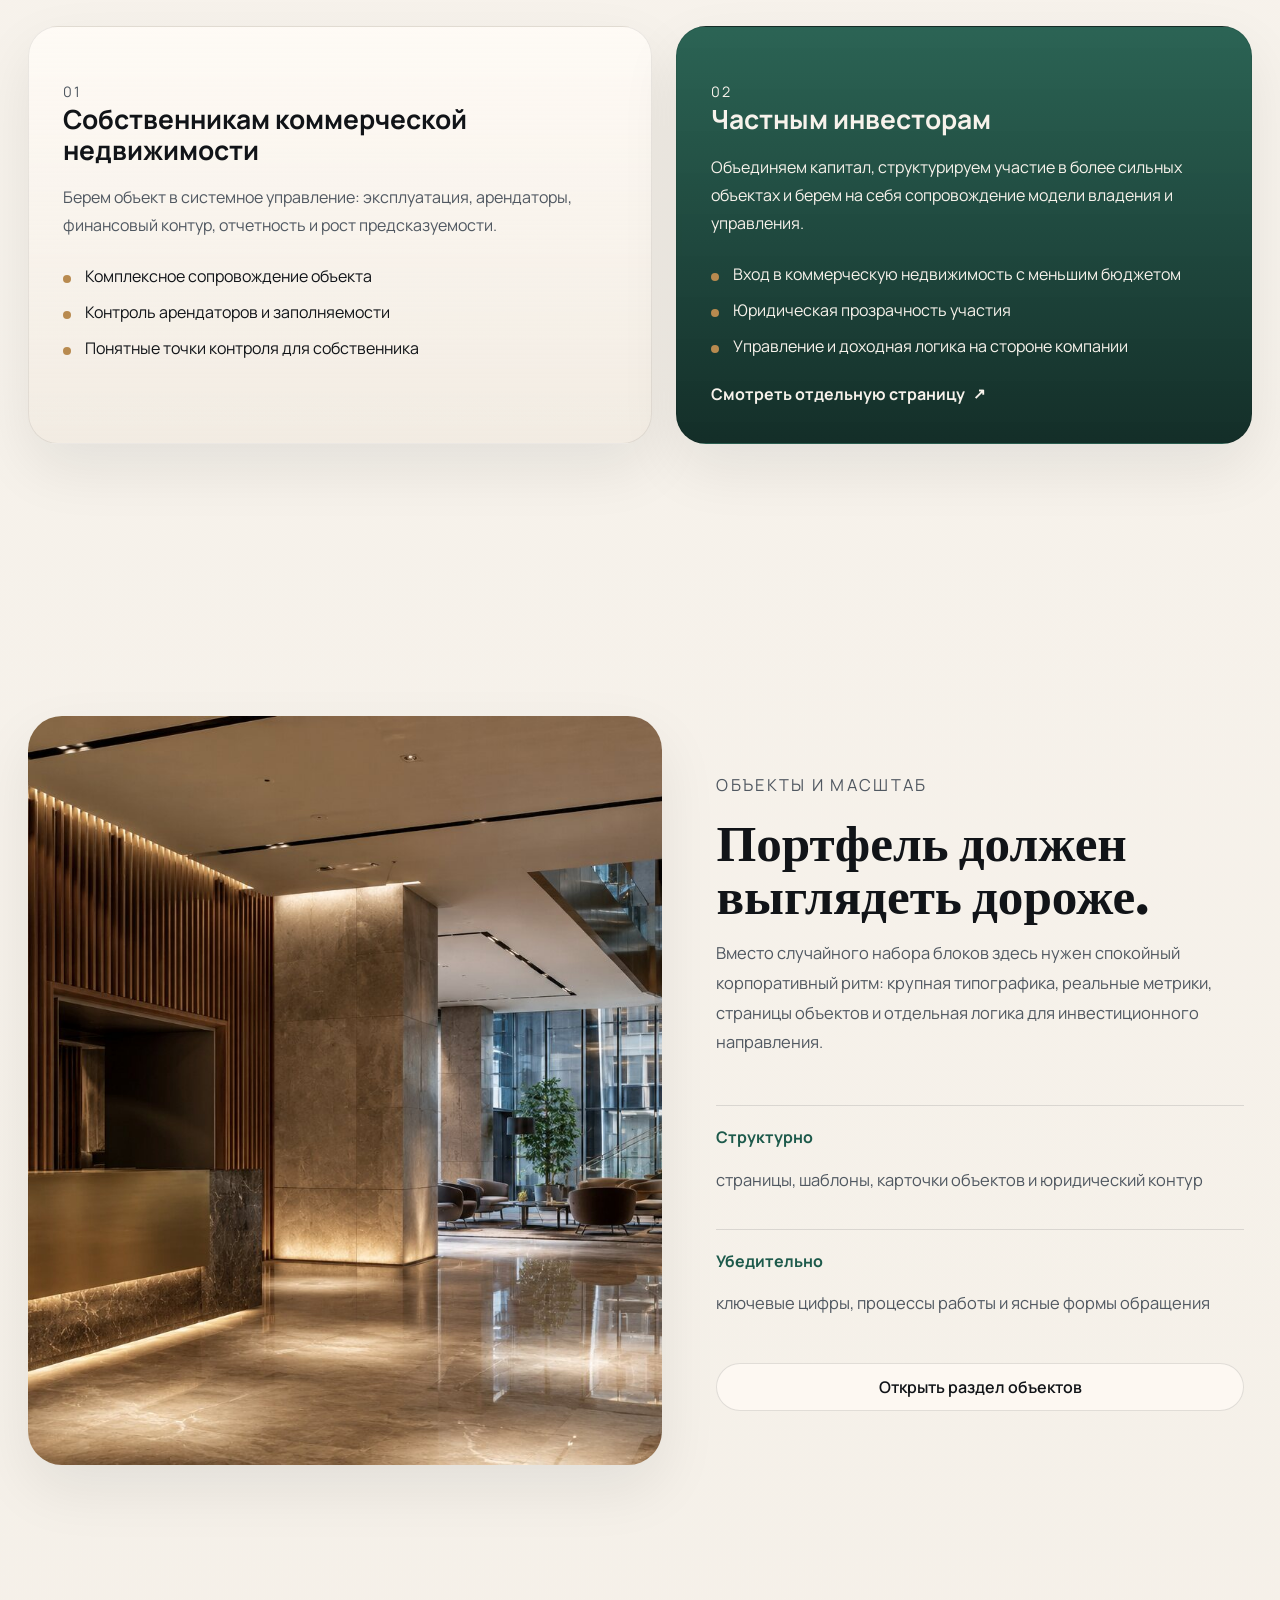
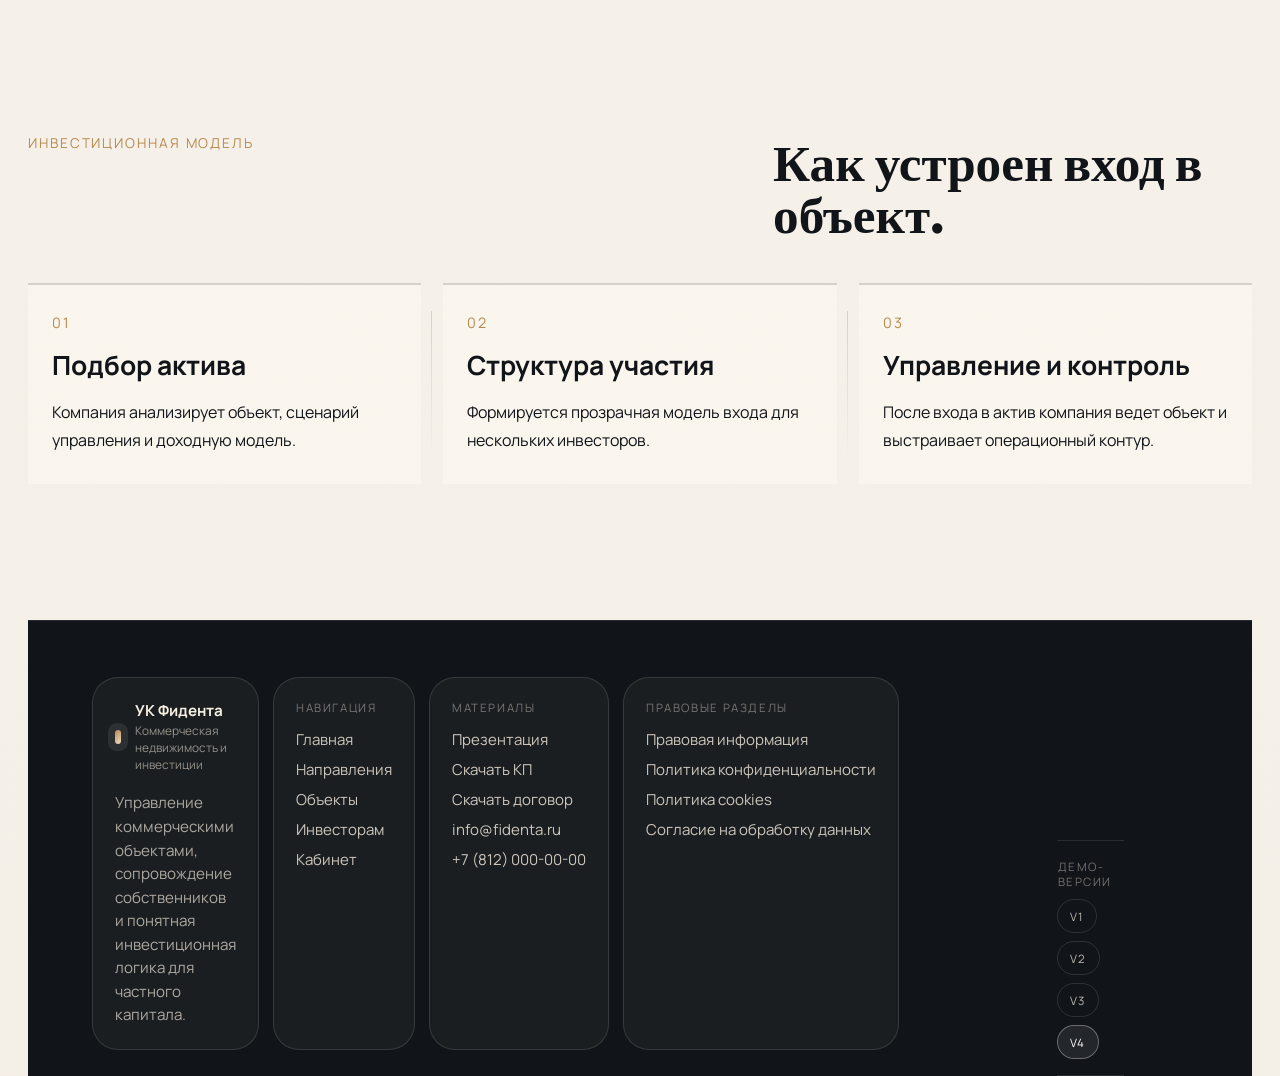
==== commit dccb6454: "Update index.html" ====
--- a/index.html
+++ b/index.html
@@ -15,6 +15,7 @@
       <link rel="stylesheet" href="./styles.css" />
       <link rel="stylesheet" href="./mobile-fix.css" />
       <link rel="stylesheet" href="./v4-finish.css" />
+      <link rel="stylesheet" href="./v4-quest1.css" />
     </head>
   
   <body>
--- a/v4-quest1.css
+++ b/v4-quest1.css
@@ -0,0 +1,51 @@
+/* V4 Quest 1: header polish */
+
+.topbar > .button {
+  font-size: 0 !important;
+  min-width: 132px;
+}
+
+.topbar > .button::before {
+  content: "Войти в ЛК";
+  font-size: 0.96rem;
+  line-height: 1;
+}
+
+@media (max-width: 760px) {
+  .topbar {
+    gap: 12px;
+  }
+
+  .topbar .brand {
+    min-width: 0;
+    flex: 1 1 auto;
+  }
+
+  .topbar .brand-copy strong {
+    font-size: clamp(1.18rem, 4.9vw, 1.55rem) !important;
+  }
+
+  .topbar .brand-copy span {
+    font-size: clamp(0.72rem, 2.7vw, 0.9rem) !important;
+  }
+
+  .topbar > .button {
+    min-width: 112px;
+    padding-left: 16px;
+    padding-right: 16px;
+  }
+
+  .topbar > .button::before {
+    font-size: 0.86rem;
+  }
+}
+
+.dashboard-actions .button:last-child {
+  font-size: 0 !important;
+}
+
+.dashboard-actions .button:last-child::before {
+  content: "Обсудить вложение";
+  font-size: 0.96rem;
+  line-height: 1;
+}
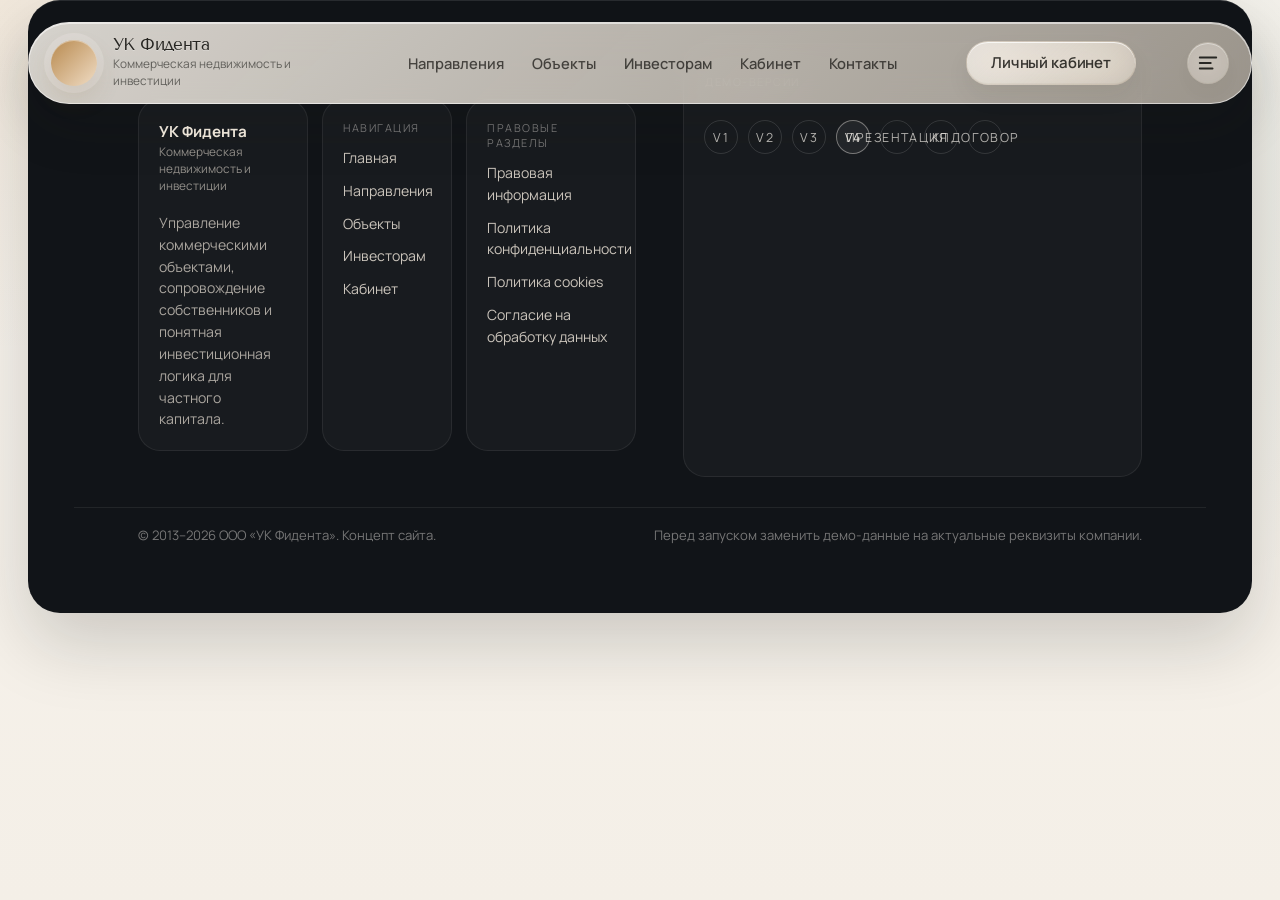
==== commit bb960104: "Refine footer layout and demo navigation" ====
--- a/index.html
+++ b/index.html
@@ -38,184 +38,12 @@
     </header>
   
       <main>
-        
-  <section class="hero" id="hero">
-    <div class="hero-media">
-      <img src="./assets/fidenta-hero-visual.jpg" alt="" />
-    </div>
-
-    <div class="hero-overlay"></div>
-
-    <div class="hero-inner">
-      <div class="hero-stage">
-        <div class="hero-copy">
-          <p class="eyebrow reveal">Санкт-Петербург</p>
-          <h1 class="reveal delay-1">
-            Управляем активами. Открываем вход в коммерческую недвижимость.
-          </h1>
-          <p class="hero-text reveal delay-2">
-            Мы берем на себя операционное управление объектами, выстраиваем доходную
-            модель и открываем понятный вход в коммерческую недвижимость для частных
-            инвесторов.
-          </p>
-
-          <div class="hero-actions reveal delay-3">
-            <a class="button" href="#contact">Оставить заявку</a>
-            <a class="button button-secondary" href="./investors.html">Инвестиционный маршрут</a>
-          </div>
-        </div>
-
-        <aside class="hero-aside reveal delay-4" aria-label="Ключевые направления">
-          <p class="hero-aside-label">Контур компании</p>
-          <div class="hero-aside-list">
-            <article>
-              <span>Собственникам</span>
-              <p>Операционный контур, арендаторы, отчетность и контроль по объекту.</p>
-            </article>
-            <article>
-              <span>Инвесторам</span>
-              <p>Структура входа, прозрачная модель участия и дальнейшее управление.</p>
-            </article>
-            <article>
-              <span>Результат</span>
-              <p>Сайт сразу показывает зрелость бизнеса, а не просто набор услуг.</p>
-            </article>
-          </div>
-        </aside>
-      </div>
-
-      <div class="hero-facts reveal delay-4">
-        <article>
-          <span>10 000+ м²</span>
-          <p>площадей под управлением компании</p>
-        </article>
-        <article>
-          <span>2 направления</span>
-          <p>собственники объектов и частные инвесторы</p>
-        </article>
-        <article>
-          <span>под ключ</span>
-          <p>структура, сопровождение, операционное управление</p>
-        </article>
-      </div>
-    </div>
-  </section>
-
-  <section class="section intro">
-    <div class="section-grid">
-      <div class="section-lead reveal">
-        <p class="eyebrow">Подход</p>
-        <h2>Управление вместо витрины.</h2>
-      </div>
-      <div class="section-copy reveal delay-1">
-        <p>
-          Главная страница должна сразу показывать зрелость компании: не просто
-          красивую подачу, а структуру, в которой понятны и собственнику, и инвестору
-          следующие шаги.
-        </p>
-      </div>
-    </div>
-  </section>
-
-  <section class="section directions" id="directions">
-    <div class="section-heading reveal">
-      <p class="eyebrow">Два направления</p>
-      <h2>Собственникам и инвесторам.</h2>
-    </div>
-
-    <div class="direction-layout">
-      <article class="direction-panel reveal">
-        <p class="direction-index">01</p>
-        <h3>Собственникам коммерческой недвижимости</h3>
-        <p>
-          Берем объект в системное управление: эксплуатация, арендаторы, финансовый
-          контур, отчетность и рост предсказуемости.
-        </p>
-        <ul>
-          <li>Комплексное сопровождение объекта</li>
-          <li>Контроль арендаторов и заполняемости</li>
-          <li>Понятные точки контроля для собственника</li>
-        </ul>
-      </article>
-
-      <article class="direction-panel direction-panel-accent reveal delay-1">
-        <p class="direction-index">02</p>
-        <h3>Частным инвесторам</h3>
-        <p>
-          Объединяем капитал, структурируем участие в более сильных объектах и берем
-          на себя сопровождение модели владения и управления.
-        </p>
-        <ul>
-          <li>Вход в коммерческую недвижимость с меньшим бюджетом</li>
-          <li>Юридическая прозрачность участия</li>
-          <li>Управление и доходная логика на стороне компании</li>
-        </ul>
-        <a class="text-link" href="./investors.html">Смотреть отдельную страницу</a>
-      </article>
-    </div>
-  </section>
-
-  <section class="section asset-story" id="assets">
-    <div class="asset-media reveal">
-      <img src="./assets/fidenta-support-visual.jpg" alt="" />
-    </div>
-
-    <div class="asset-copy reveal delay-1">
-      <p class="eyebrow">Объекты и масштаб</p>
-      <h2>Портфель должен выглядеть дороже.</h2>
-      <p>
-        Вместо случайного набора блоков здесь нужен спокойный корпоративный ритм:
-        крупная типографика, реальные метрики, страницы объектов и отдельная логика
-        для инвестиционного направления.
-      </p>
-
-      <div class="metrics-row">
-        <div>
-          <span>Структурно</span>
-          <p>страницы, шаблоны, карточки объектов и юридический контур</p>
-        </div>
-        <div>
-          <span>Убедительно</span>
-          <p>ключевые цифры, процессы работы и ясные формы обращения</p>
-        </div>
-      </div>
-
-      <a class="button button-secondary section-button" href="./objects.html">Открыть раздел объектов</a>
-    </div>
-  </section>
-
-  <section class="section model" id="model">
-    <div class="section-heading reveal">
-      <p class="eyebrow">Инвестиционная модель</p>
-      <h2>Как устроен вход в объект.</h2>
-    </div>
-
-    <div class="timeline">
-      <article class="timeline-step reveal">
-        <span>01</span>
-        <h3>Подбор актива</h3>
-        <p>Компания анализирует объект, сценарий управления и доходную модель.</p>
-      </article>
-      <article class="timeline-step reveal delay-1">
-        <span>02</span>
-        <h3>Структура участия</h3>
-        <p>Формируется прозрачная модель входа для нескольких инвесторов.</p>
-      </article>
-      <article class="timeline-step reveal delay-2">
-        <span>03</span>
-        <h3>Управление и контроль</h3>
-        <p>После входа в актив компания ведет объект и выстраивает операционный контур.</p>
-      </article>
-    </div>
-  </section>
-
       </main>
       
     <footer class="footer footer-finished" id="contact">
       <div class="footer-main reveal">
         <div class="footer-brand-block">
           <a class="brand footer-brand" href="./index.html" aria-label="УК Фидента">
-            <span class="brand-mark"></span>
             <span class="brand-copy">
               <strong>УК Фидента</strong>
               <span>Коммерческая недвижимость и инвестиции</span>
@@ -237,15 +65,6 @@
         </div>
 
         <div class="footer-col">
-          <p class="footer-title">Материалы</p>
-          <a href="./presentation.html">Презентация</a>
-          <a href="./docs/fidenta-kp.docx" download>Скачать КП</a>
-          <a href="./docs/fidenta-contract.docx" download>Скачать договор</a>
-          <a href="mailto:info@fidenta.ru">info@fidenta.ru</a>
-          <a href="tel:+78120000000">+7 (812) 000-00-00</a>
-        </div>
-
-        <div class="footer-col">
           <p class="footer-title">Правовые разделы</p>
           <a href="./legal.html">Правовая информация</a>
           <a href="./privacy.html">Политика конфиденциальности</a>
@@ -260,6 +79,9 @@
         <a href="https://sweeded3.github.io/Fidentav0.2/">V2</a>
         <a href="https://sweeded3.github.io/Fidentav0.3/">V3</a>
         <a class="is-active" href="https://sweeded3.github.io/Fidentav0.4/" aria-current="page">V4</a>
+        <a href="./presentation.html">Презентация</a>
+        <a href="./docs/fidenta-kp.docx" download>КП</a>
+        <a href="./docs/fidenta-contract.docx" download>Договор</a>
       </div>
 
       <div class="footer-bottom reveal delay-1">
@@ -273,4 +95,4 @@
     <script src="./app.js"></script>
     <script src="./v4-menu.js"></script>
   </body>
-</html>
+</html>
--- a/v4-quest1.css
+++ b/v4-quest1.css
@@ -1,43 +1,67 @@
-/* V4 Quest 1: header polish */
+@import url('https://fonts.googleapis.com/css2?family=Tenor+Sans&display=swap');
+
+/* V4 Quest 1-2: header CTA, premium mobile menu, brand typography */
+
+.topbar {
+  background: linear-gradient(135deg, rgba(252, 247, 239, 0.84), rgba(226, 215, 199, 0.66)) !important;
+  border-color: rgba(255, 255, 255, 0.56) !important;
+  box-shadow:
+    0 20px 56px rgba(31, 26, 20, 0.14),
+    inset 0 1px 0 rgba(255, 255, 255, 0.58) !important;
+  backdrop-filter: blur(22px) saturate(1.04) !important;
+  -webkit-backdrop-filter: blur(22px) saturate(1.04) !important;
+}
+
+.topbar.is-condensed {
+  background: linear-gradient(135deg, rgba(252, 247, 239, 0.90), rgba(226, 215, 199, 0.72)) !important;
+}
+
+.topbar .brand-copy {
+  color: rgba(21, 20, 17, 0.91) !important;
+}
+
+.topbar .brand-copy strong {
+  font-family: "Tenor Sans", "Manrope", system-ui, -apple-system, BlinkMacSystemFont, "Segoe UI", sans-serif !important;
+  font-weight: 500 !important;
+  letter-spacing: -0.035em !important;
+  line-height: 0.98 !important;
+  color: rgba(21, 20, 17, 0.91) !important;
+  text-shadow: 0 1px 0 rgba(255,255,255,0.30), 0 10px 22px rgba(17,20,24,0.045) !important;
+}
+
+.topbar .brand-copy span {
+  color: rgba(21, 20, 17, 0.58) !important;
+}
+
+.topbar .brand-mark {
+  transform: scale(1.12) !important;
+  transform-origin: center !important;
+  box-shadow: 0 0 0 8px rgba(255, 255, 255, 0.12) !important;
+}
+
+.topbar .nav {
+  color: rgba(21, 20, 17, 0.72) !important;
+  font-weight: 560 !important;
+}
+
+.topbar .nav a::after {
+  background: rgba(21, 20, 17, 0.42) !important;
+}
 
 .topbar > .button {
+  font-family: "Manrope", system-ui, -apple-system, BlinkMacSystemFont, "Segoe UI", sans-serif !important;
   font-size: 0 !important;
-  min-width: 132px;
+  min-width: auto !important;
+  width: auto !important;
 }
 
 .topbar > .button::before {
-  content: "Войти в ЛК";
-  font-size: 0.96rem;
-  line-height: 1;
-}
-
-@media (max-width: 760px) {
-  .topbar {
-    gap: 12px;
-  }
-
-  .topbar .brand {
-    min-width: 0;
-    flex: 1 1 auto;
-  }
-
-  .topbar .brand-copy strong {
-    font-size: clamp(1.18rem, 4.9vw, 1.55rem) !important;
-  }
-
-  .topbar .brand-copy span {
-    font-size: clamp(0.72rem, 2.7vw, 0.9rem) !important;
-  }
-
-  .topbar > .button {
-    min-width: 112px;
-    padding-left: 16px;
-    padding-right: 16px;
-  }
-
-  .topbar > .button::before {
-    font-size: 0.86rem;
-  }
+  content: "" !important;
+  width: 21px;
+  height: 21px;
+  display: block;
+  background: url("./assets/fidenta-account-icon.svg") center / contain no-repeat;
+  opacity: 0.72;
 }
 
 .dashboard-actions .button:last-child {
@@ -49,3 +73,491 @@
   font-size: 0.96rem;
   line-height: 1;
 }
+
+.hero-actions .button,
+.section-button {
+  position: relative !important;
+  overflow: hidden !important;
+  isolation: isolate !important;
+  border-width: 1px !important;
+  backdrop-filter: blur(18px) saturate(1.04) !important;
+  -webkit-backdrop-filter: blur(18px) saturate(1.04) !important;
+}
+
+.hero-actions .button::after,
+.section-button::after {
+  content: "" !important;
+  position: absolute !important;
+  inset: 1px 1px auto 1px !important;
+  height: 48% !important;
+  border-radius: inherit !important;
+  background: linear-gradient(180deg, rgba(255,255,255,0.22), rgba(255,255,255,0)) !important;
+  opacity: 0.72 !important;
+  pointer-events: none !important;
+  z-index: -1 !important;
+}
+
+.hero-actions .button:not(.button-secondary) {
+  background: linear-gradient(180deg, rgba(31, 103, 85, 0.96), rgba(24, 86, 71, 0.98)) !important;
+  border-color: rgba(255, 255, 255, 0.14) !important;
+  box-shadow:
+    inset 0 1px 0 rgba(255,255,255,0.18),
+    inset 0 -1px 0 rgba(0,0,0,0.14),
+    0 18px 38px rgba(14, 56, 47, 0.22) !important;
+}
+
+.hero-actions .button-secondary,
+.section-button.button-secondary {
+  background: linear-gradient(135deg, rgba(255,250,244,0.76), rgba(238,229,216,0.58)) !important;
+  color: rgba(17, 20, 24, 0.88) !important;
+  border-color: rgba(126, 101, 68, 0.14) !important;
+  box-shadow:
+    inset 0 1px 0 rgba(255,255,255,0.72),
+    inset 0 -1px 0 rgba(126,101,68,0.08),
+    0 14px 34px rgba(31,26,20,0.07) !important;
+}
+
+.hero-actions .button-secondary:hover,
+.section-button.button-secondary:hover {
+  background: linear-gradient(135deg, rgba(255,250,244,0.88), rgba(240,232,221,0.72)) !important;
+}
+
+.intro {
+  padding-bottom: 34px !important;
+}
+
+.intro .section-grid {
+  min-height: 0 !important;
+  gap: clamp(40px, 8vw, 120px) !important;
+}
+
+.directions {
+  padding-top: 34px !important;
+}
+
+.asset-story {
+  padding-bottom: 64px !important;
+}
+
+.model {
+  padding-top: 42px !important;
+  padding-bottom: 42px !important;
+}
+
+.model .section-heading {
+  gap: 36px !important;
+}
+
+.model .eyebrow {
+  margin-bottom: 14px !important;
+}
+
+.footer.footer-finished {
+  width: var(--content) !important;
+  max-width: 1320px !important;
+  margin: 0 auto 44px !important;
+  padding: 42px 46px 34px !important;
+  display: grid !important;
+  grid-template-columns: minmax(0, 1fr) auto !important;
+  gap: 26px !important;
+  align-items: start !important;
+  overflow: hidden !important;
+  border-radius: 32px !important;
+  background: #111418 !important;
+  color: rgba(248,244,238,0.78) !important;
+  box-shadow: 0 30px 70px rgba(17,20,24,0.18) !important;
+}
+
+.footer-finished .footer-main {
+  display: grid !important;
+  grid-template-columns: minmax(170px, 1.05fr) minmax(130px, .65fr) minmax(170px, .78fr) minmax(220px, 1fr) !important;
+  gap: 14px !important;
+  min-width: 0 !important;
+}
+
+.footer-finished .footer-brand-block,
+.footer-finished .footer-col {
+  min-width: 0 !important;
+  padding: 20px !important;
+  border-radius: 22px !important;
+  background: rgba(255,255,255,0.032) !important;
+  border: 1px solid rgba(255,255,255,0.075) !important;
+}
+
+.footer-finished .footer-brand-block p,
+.footer-finished .footer-col a {
+  font-size: 0.88rem !important;
+  line-height: 1.55 !important;
+}
+
+.footer-finished .footer-col a {
+  display: block !important;
+}
+
+.footer-finished .footer-title,
+.footer-finished .demo-footer-nav span {
+  margin-top: 0 !important;
+  margin-bottom: 12px !important;
+  color: rgba(248,244,238,0.42) !important;
+  letter-spacing: 0.14em !important;
+  text-transform: uppercase !important;
+  font-size: 0.68rem !important;
+}
+
+.footer-finished .demo-footer-nav {
+  justify-self: end !important;
+  align-self: stretch !important;
+  min-width: 210px !important;
+  padding: 20px !important;
+  border-radius: 22px !important;
+  display: flex !important;
+  flex-wrap: wrap !important;
+  align-content: flex-start !important;
+  align-items: center !important;
+  gap: 10px !important;
+  background: rgba(255,255,255,0.032) !important;
+  border: 1px solid rgba(255,255,255,0.075) !important;
+}
+
+.footer-finished .demo-footer-nav span {
+  flex: 0 0 100% !important;
+}
+
+.footer-finished .demo-footer-nav a {
+  width: 34px !important;
+  height: 34px !important;
+  border-radius: 999px !important;
+  display: inline-flex !important;
+  align-items: center !important;
+  justify-content: center !important;
+  border: 1px solid rgba(255,255,255,0.13) !important;
+  color: rgba(248,244,238,0.72) !important;
+  font-size: 0.78rem !important;
+}
+
+.footer-finished .demo-footer-nav a.is-active {
+  color: rgba(248,244,238,0.96) !important;
+  border-color: rgba(248,244,238,0.42) !important;
+  background: rgba(255,255,255,0.055) !important;
+}
+
+.footer-finished .footer-bottom {
+  grid-column: 1 / -1 !important;
+  width: 100% !important;
+  padding-top: 18px !important;
+  margin-top: 4px !important;
+  border-top: 1px solid rgba(255,255,255,0.07) !important;
+  display: flex !important;
+  justify-content: space-between !important;
+  gap: 24px !important;
+  color: rgba(248,244,238,0.44) !important;
+  font-size: 0.82rem !important;
+}
+
+@media (min-width: 861px) {
+  .topbar {
+    min-height: 74px !important;
+    padding: 14px 22px !important;
+  }
+
+  .topbar .brand-copy strong {
+    font-size: 1.08rem !important;
+  }
+
+  .topbar > .button {
+    display: inline-flex !important;
+    justify-content: center !important;
+    align-items: center !important;
+    width: 64px !important;
+    height: 40px !important;
+    min-height: 40px !important;
+    padding: 0 !important;
+    border-radius: 999px !important;
+    border: 1px solid rgba(126, 101, 68, 0.105) !important;
+    background: rgba(255, 250, 244, 0.34) !important;
+    box-shadow:
+      inset 0 1px 0 rgba(255,255,255,0.62),
+      0 10px 24px rgba(31,26,20,0.055) !important;
+  }
+}
+
+@media (max-width: 860px) {
+  .topbar {
+    grid-template-columns: minmax(0, 1fr) 44px 44px !important;
+    align-items: center !important;
+    gap: 10px !important;
+    margin-bottom: 10px !important;
+    background: linear-gradient(135deg, rgba(252, 247, 239, 0.88), rgba(235, 224, 209, 0.72)) !important;
+    border-color: rgba(255, 255, 255, 0.72) !important;
+    box-shadow:
+      0 18px 54px rgba(31, 26, 20, 0.16),
+      inset 0 1px 0 rgba(255, 255, 255, 0.72) !important;
+  }
+
+  .topbar .brand {
+    min-width: 0 !important;
+    flex: 1 1 auto !important;
+  }
+
+  .topbar .brand-mark {
+    transform: scale(1.09) !important;
+    transform-origin: center !important;
+  }
+
+  .topbar .brand-copy strong {
+    font-size: clamp(1.2rem, 4.8vw, 1.55rem) !important;
+  }
+
+  .topbar .brand-copy span {
+    display: none !important;
+  }
+
+  .topbar > .button,
+  .topbar::after {
+    box-sizing: border-box !important;
+    width: 44px !important;
+    height: 44px !important;
+    min-width: 44px !important;
+    min-height: 44px !important;
+    max-width: 44px !important;
+    max-height: 44px !important;
+    border-radius: 999px !important;
+    align-self: center !important;
+    justify-self: center !important;
+    border: 1px solid rgba(126, 101, 68, 0.105) !important;
+    background-color: rgba(255, 250, 244, 0.40) !important;
+    box-shadow:
+      inset 0 1px 0 rgba(255, 255, 255, 0.70),
+      inset 0 -1px 0 rgba(126, 101, 68, 0.05),
+      0 10px 23px rgba(31, 26, 20, 0.048) !important;
+    backdrop-filter: blur(22px) saturate(1.03) !important;
+    -webkit-backdrop-filter: blur(22px) saturate(1.03) !important;
+  }
+
+  .topbar > .button {
+    display: inline-flex !important;
+    justify-content: center !important;
+    align-items: center !important;
+    padding: 0 !important;
+    color: rgba(21, 20, 17, 0.70) !important;
+  }
+
+  .topbar > .button::before {
+    content: "" !important;
+    width: 21px !important;
+    height: 21px !important;
+    transform: none !important;
+    background: url("./assets/fidenta-account-icon.svg") center / contain no-repeat !important;
+    opacity: 0.72 !important;
+  }
+
+  .topbar::after {
+    content: "" !important;
+    display: block !important;
+    flex: 0 0 44px !important;
+    background: url("./assets/fidenta-menu-icon.svg") center / 21px 21px no-repeat, rgba(255, 250, 244, 0.40) !important;
+    opacity: 1 !important;
+  }
+
+  .topbar.is-menu-open::after {
+    content: "×" !important;
+    background: rgba(255, 250, 244, 0.50) !important;
+    color: rgba(21,20,17,.70) !important;
+    font-size: 27px !important;
+    font-weight: 400 !important;
+    line-height: 42px !important;
+    text-align: center !important;
+  }
+
+  .topbar .nav {
+    left: 10px !important;
+    right: 10px !important;
+    top: calc(100% + 22px) !important;
+    padding: 18px 20px 20px !important;
+    border-radius: 30px !important;
+    background: linear-gradient(145deg, rgba(252, 247, 239, 0.965), rgba(226, 215, 199, 0.925)) !important;
+    border: 1px solid rgba(126, 101, 68, 0.20) !important;
+    outline: 1px solid rgba(255, 255, 255, 0.46) !important;
+    outline-offset: -2px !important;
+    box-shadow:
+      0 30px 76px rgba(18, 18, 17, 0.20),
+      inset 0 1px 0 rgba(255, 255, 255, 0.68),
+      inset 0 -1px 0 rgba(126, 101, 68, 0.10) !important;
+    backdrop-filter: blur(30px) saturate(1.08) !important;
+    -webkit-backdrop-filter: blur(30px) saturate(1.08) !important;
+  }
+
+  .topbar:not(.is-menu-open) .nav,
+  .topbar:hover:not(.is-menu-open) .nav,
+  .topbar:focus-within:not(.is-menu-open) .nav {
+    opacity: 0 !important;
+    pointer-events: none !important;
+    transform: translateY(-10px) !important;
+  }
+
+  .topbar.is-menu-open .nav {
+    opacity: 1 !important;
+    pointer-events: auto !important;
+    transform: translateY(0) !important;
+  }
+
+  .topbar .nav a {
+    padding: 15px 4px !important;
+    color: rgba(17, 20, 24, 0.88) !important;
+    border-bottom: 1px solid rgba(126, 101, 68, 0.115) !important;
+    font-size: 16px !important;
+    line-height: 1.15 !important;
+  }
+
+  .topbar .nav a::after {
+    display: none !important;
+  }
+
+  .topbar .nav a:last-child {
+    border-bottom: 0 !important;
+  }
+
+  .hero-actions .button,
+  .section-button {
+    min-height: 52px !important;
+    box-shadow:
+      inset 0 1px 0 rgba(255,255,255,0.18),
+      0 14px 30px rgba(31,26,20,0.075) !important;
+  }
+
+  .intro {
+    padding-bottom: 22px !important;
+  }
+
+  .directions {
+    padding-top: 26px !important;
+  }
+
+  .asset-story {
+    padding-bottom: 38px !important;
+  }
+
+  .model {
+    padding-top: 30px !important;
+    padding-bottom: 34px !important;
+  }
+
+  .footer.footer-finished {
+    width: calc(100% - 24px) !important;
+    margin: 0 auto 18px !important;
+    padding: 32px 22px !important;
+    display: block !important;
+    border-radius: 28px !important;
+  }
+
+  .footer-finished .footer-main {
+    display: grid !important;
+    grid-template-columns: 1fr !important;
+    gap: 0 !important;
+  }
+
+  .footer-finished .footer-brand-block,
+  .footer-finished .footer-col {
+    padding: 18px 0 !important;
+    border-radius: 0 !important;
+    background: transparent !important;
+    border: 0 !important;
+    border-bottom: 1px solid rgba(255,255,255,0.08) !important;
+  }
+
+  .footer-finished .footer-brand-block {
+    padding-top: 0 !important;
+  }
+
+  .footer-finished .footer-col:last-child {
+    border-bottom: 0 !important;
+  }
+
+  .footer-finished .footer-brand-block p,
+  .footer-finished .footer-col a {
+    font-size: 0.98rem !important;
+    line-height: 1.58 !important;
+  }
+
+  .footer-finished .footer-title {
+    margin-bottom: 12px !important;
+    font-size: 0.68rem !important;
+  }
+
+  .footer-finished .demo-footer-nav {
+    width: 100% !important;
+    min-width: 0 !important;
+    margin-top: 18px !important;
+    padding: 18px 0 0 !important;
+    display: flex !important;
+    flex-wrap: wrap !important;
+    gap: 10px !important;
+    border-top: 1px solid rgba(255,255,255,0.08) !important;
+    background: transparent !important;
+    border-left: 0 !important;
+    border-right: 0 !important;
+    border-bottom: 0 !important;
+  }
+
+  .footer-finished .demo-footer-nav span {
+    flex: 0 0 100% !important;
+  }
+
+  .footer-finished .demo-footer-nav,
+  .footer-finished .footer-bottom {
+    justify-self: start !important;
+    text-align: left !important;
+  }
+
+  .footer-finished .footer-bottom {
+    margin-top: 18px !important;
+    padding-top: 18px !important;
+    display: grid !important;
+    gap: 8px !important;
+  }
+}
+
+@media (max-width: 420px) {
+  .topbar {
+    grid-template-columns: minmax(0, 1fr) 42px 42px !important;
+    gap: 8px !important;
+  }
+
+  .topbar .brand-mark {
+    transform: scale(1.08) !important;
+  }
+
+  .topbar > .button,
+  .topbar::after {
+    width: 42px !important;
+    height: 42px !important;
+    min-width: 42px !important;
+    min-height: 42px !important;
+    max-width: 42px !important;
+    max-height: 42px !important;
+  }
+
+  .topbar > .button::before {
+    width: 20px !important;
+    height: 20px !important;
+  }
+
+  .topbar::after {
+    flex-basis: 42px !important;
+    background-size: 20px 20px, auto !important;
+  }
+
+  .topbar.is-menu-open::after {
+    line-height: 40px !important;
+  }
+
+  .topbar .nav {
+    left: 6px !important;
+    right: 6px !important;
+    top: calc(100% + 18px) !important;
+  }
+
+  .topbar .nav a {
+    font-size: 15px !important;
+  }
+}
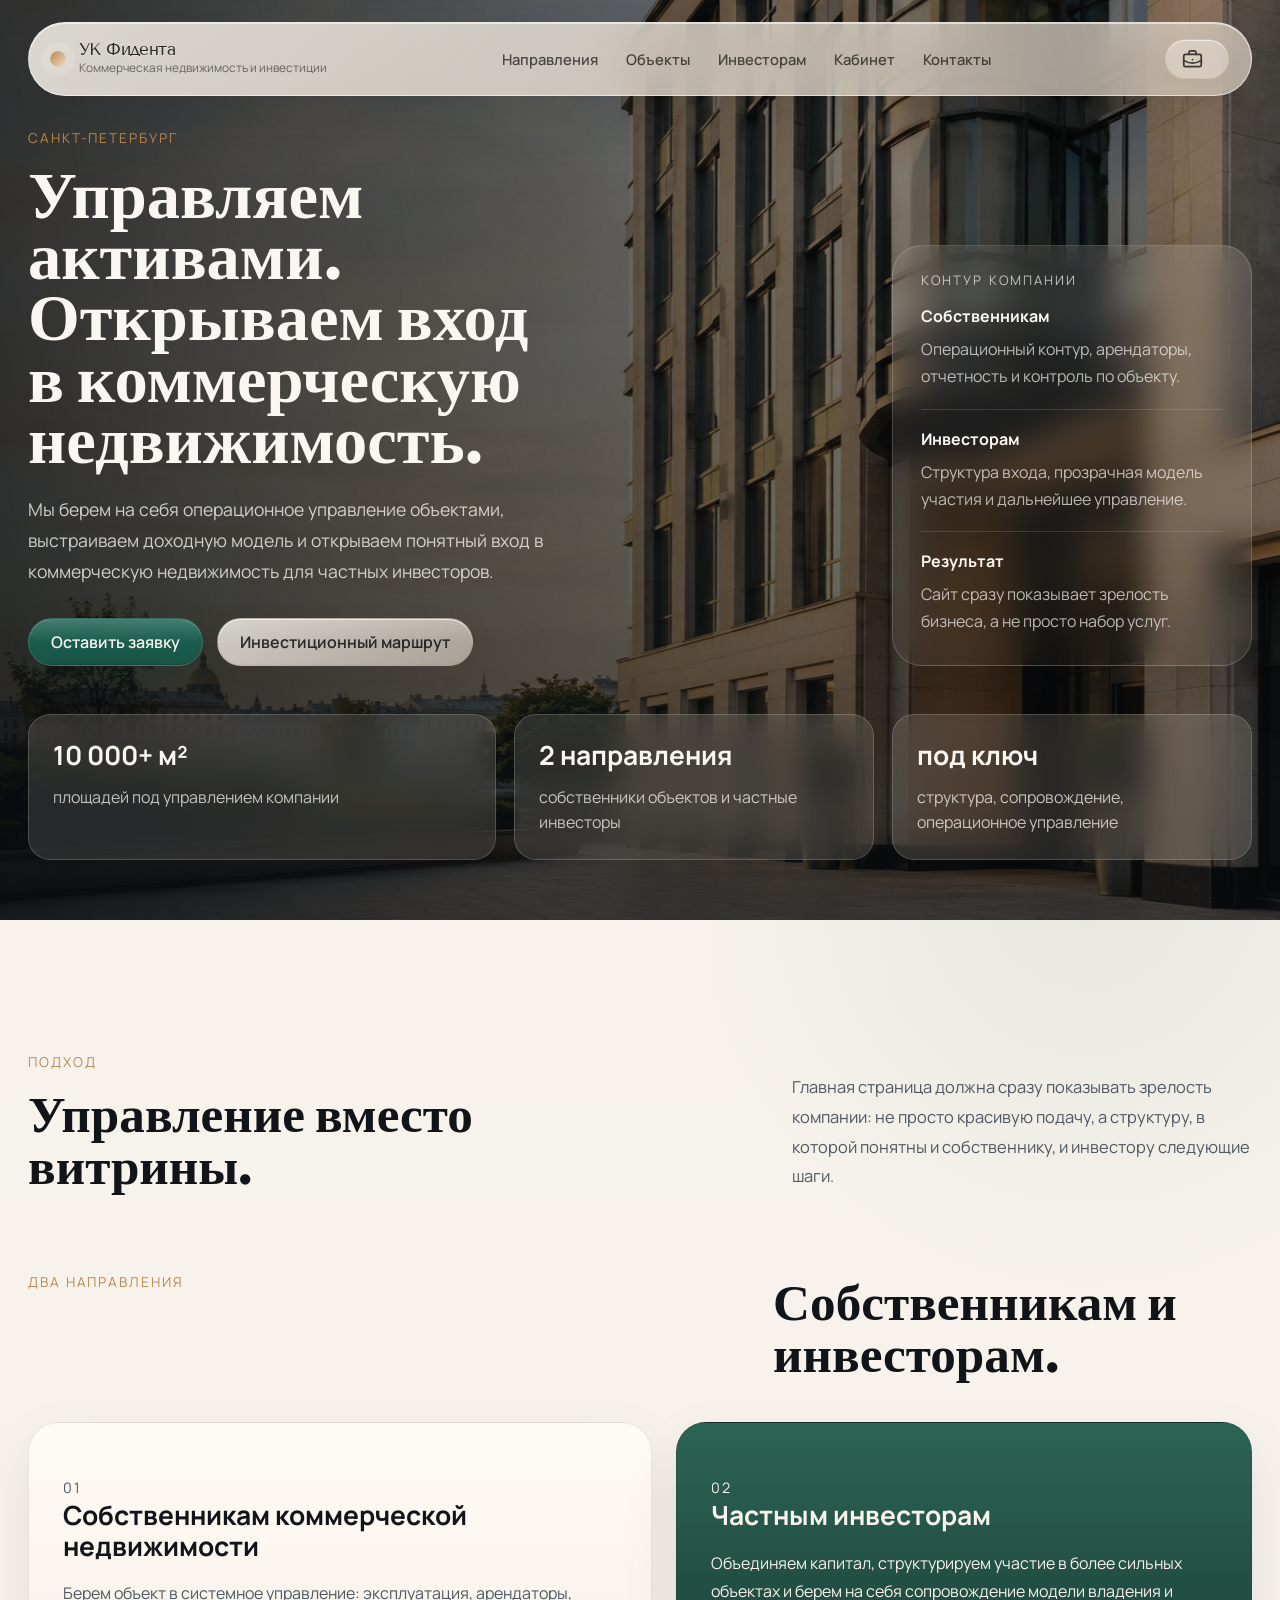
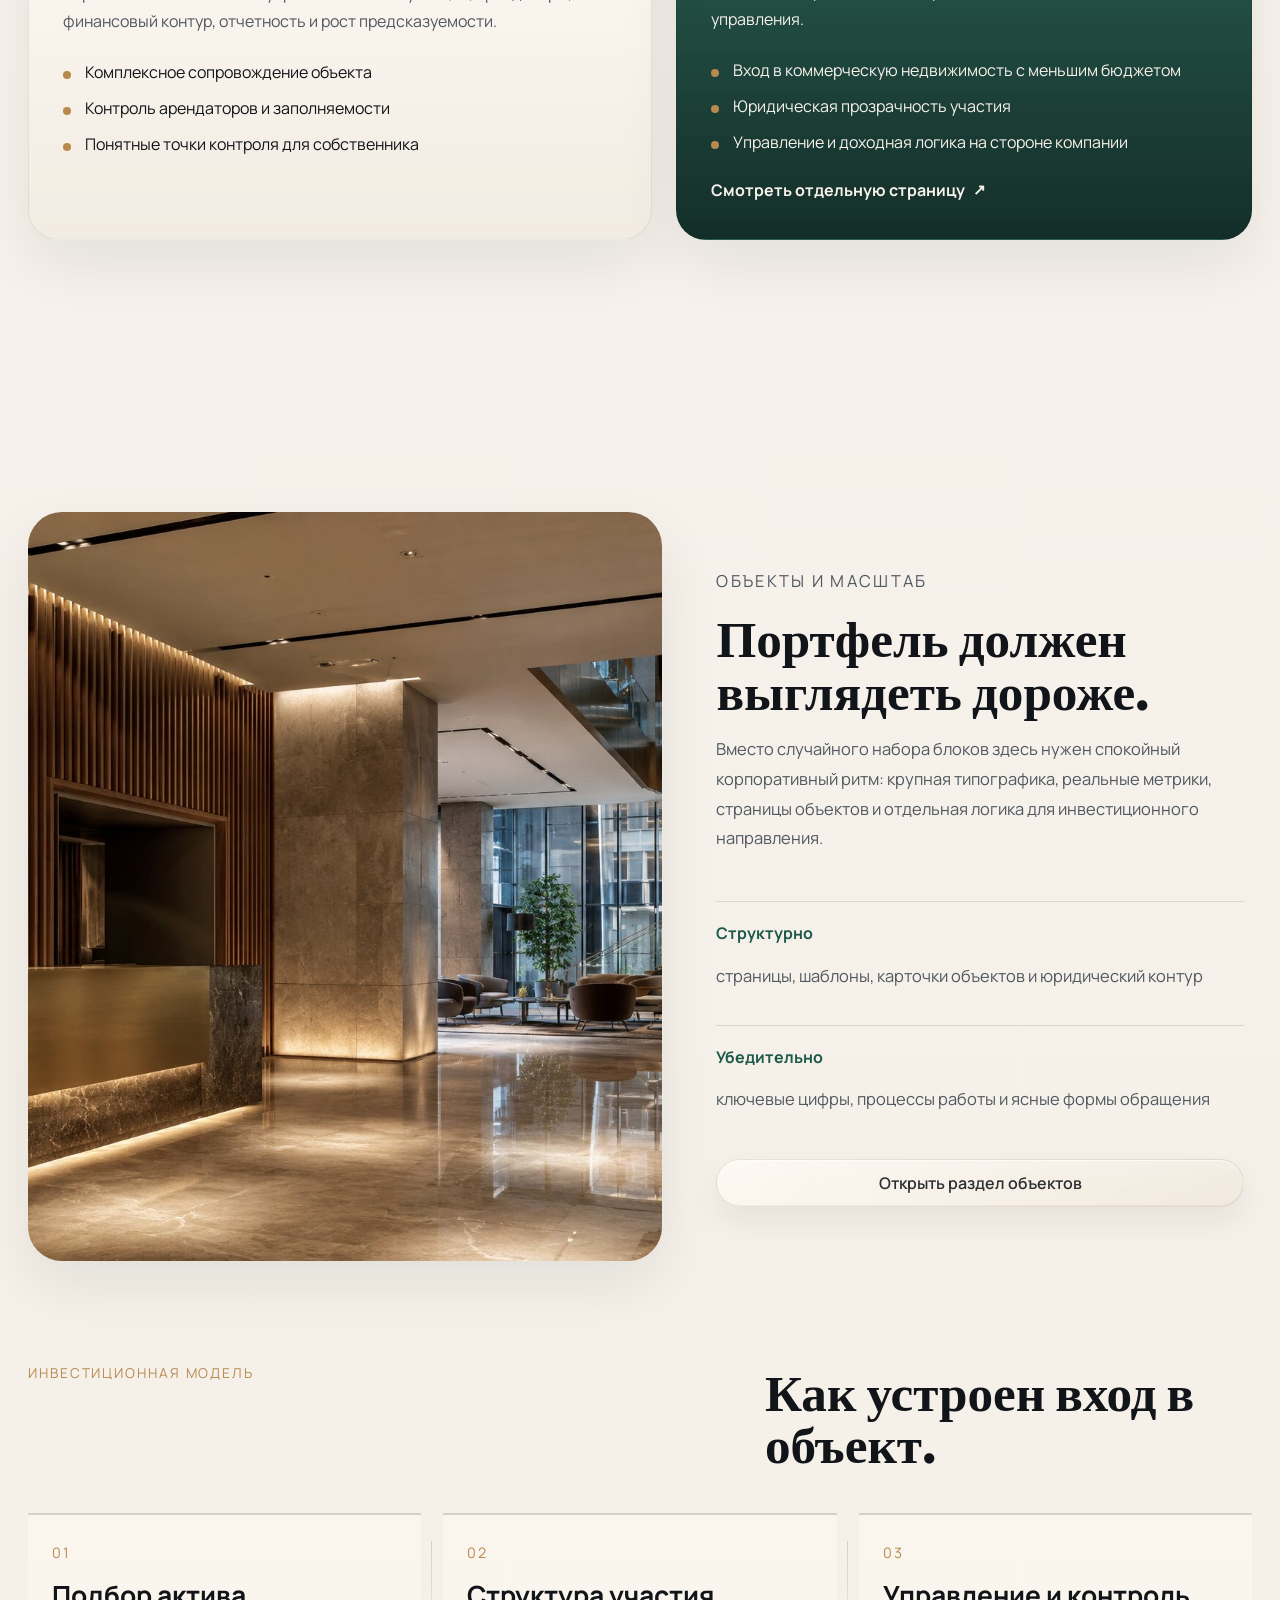
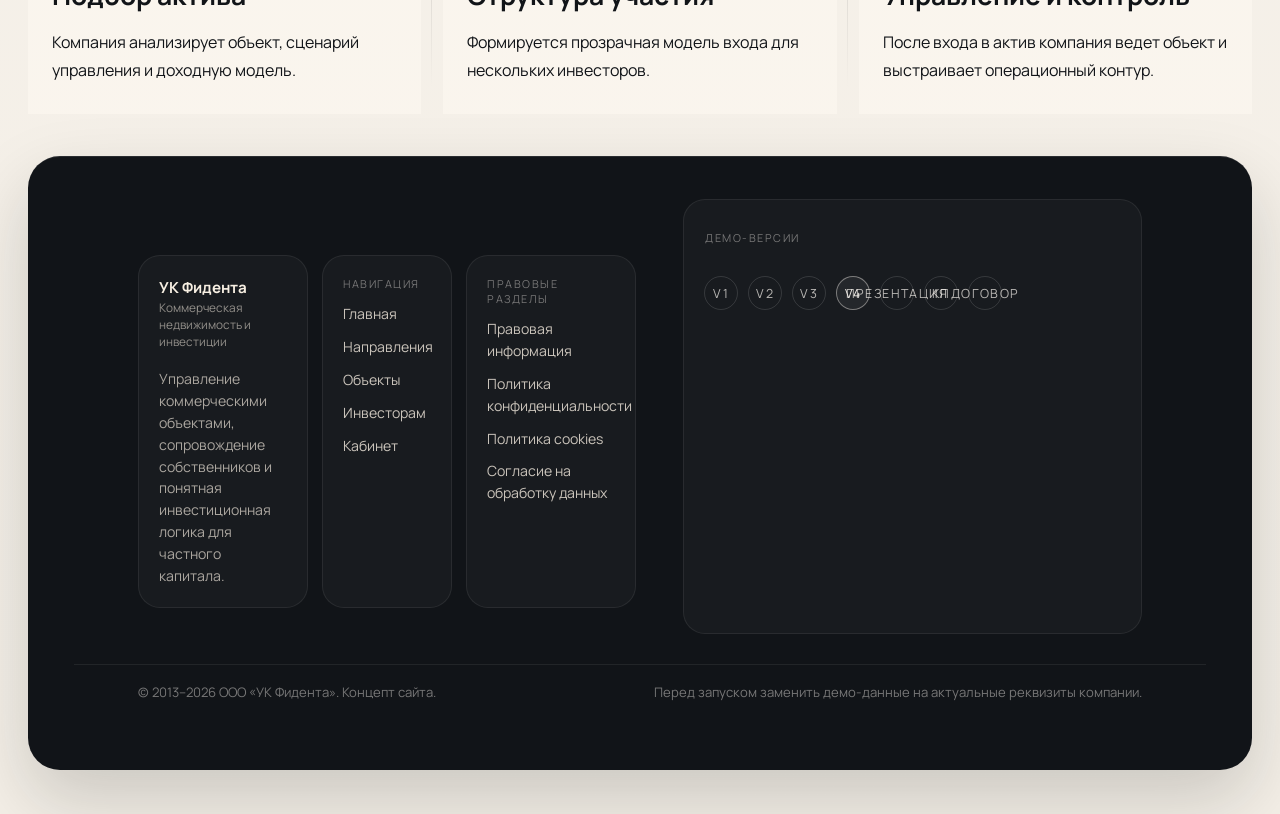
==== commit 7eab5ced: "Restore homepage content and clean footer" ====
--- a/index.html
+++ b/index.html
@@ -34,10 +34,181 @@
         <a href="#directions">Направления</a><a href="./objects.html">Объекты</a><a href="./investors.html">Инвесторам</a><a href="./account.html">Кабинет</a><a href="#contact">Контакты</a>
       </nav>
 
-      <a class="button button-ghost" href="./account.html">Кабинет собственника</a>
+      <a class="button button-ghost" href="./account.html">Личный кабинет</a>
     </header>
   
       <main>
+        
+  <section class="hero" id="hero">
+    <div class="hero-media">
+      <img src="./assets/fidenta-hero-visual.jpg" alt="" />
+    </div>
+
+    <div class="hero-overlay"></div>
+
+    <div class="hero-inner">
+      <div class="hero-stage">
+        <div class="hero-copy">
+          <p class="eyebrow reveal">Санкт-Петербург</p>
+          <h1 class="reveal delay-1">
+            Управляем активами. Открываем вход в коммерческую недвижимость.
+          </h1>
+          <p class="hero-text reveal delay-2">
+            Мы берем на себя операционное управление объектами, выстраиваем доходную
+            модель и открываем понятный вход в коммерческую недвижимость для частных
+            инвесторов.
+          </p>
+
+          <div class="hero-actions reveal delay-3">
+            <a class="button" href="#contact">Оставить заявку</a>
+            <a class="button button-secondary" href="./investors.html">Инвестиционный маршрут</a>
+          </div>
+        </div>
+
+        <aside class="hero-aside reveal delay-4" aria-label="Ключевые направления">
+          <p class="hero-aside-label">Контур компании</p>
+          <div class="hero-aside-list">
+            <article>
+              <span>Собственникам</span>
+              <p>Операционный контур, арендаторы, отчетность и контроль по объекту.</p>
+            </article>
+            <article>
+              <span>Инвесторам</span>
+              <p>Структура входа, прозрачная модель участия и дальнейшее управление.</p>
+            </article>
+            <article>
+              <span>Результат</span>
+              <p>Сайт сразу показывает зрелость бизнеса, а не просто набор услуг.</p>
+            </article>
+          </div>
+        </aside>
+      </div>
+
+      <div class="hero-facts reveal delay-4">
+        <article>
+          <span>10 000+ м²</span>
+          <p>площадей под управлением компании</p>
+        </article>
+        <article>
+          <span>2 направления</span>
+          <p>собственники объектов и частные инвесторы</p>
+        </article>
+        <article>
+          <span>под ключ</span>
+          <p>структура, сопровождение, операционное управление</p>
+        </article>
+      </div>
+    </div>
+  </section>
+
+  <section class="section intro">
+    <div class="section-grid">
+      <div class="section-lead reveal">
+        <p class="eyebrow">Подход</p>
+        <h2>Управление вместо витрины.</h2>
+      </div>
+      <div class="section-copy reveal delay-1">
+        <p>
+          Главная страница должна сразу показывать зрелость компании: не просто
+          красивую подачу, а структуру, в которой понятны и собственнику, и инвестору
+          следующие шаги.
+        </p>
+      </div>
+    </div>
+  </section>
+
+  <section class="section directions" id="directions">
+    <div class="section-heading reveal">
+      <p class="eyebrow">Два направления</p>
+      <h2>Собственникам и инвесторам.</h2>
+    </div>
+
+    <div class="direction-layout">
+      <article class="direction-panel reveal">
+        <p class="direction-index">01</p>
+        <h3>Собственникам коммерческой недвижимости</h3>
+        <p>
+          Берем объект в системное управление: эксплуатация, арендаторы, финансовый
+          контур, отчетность и рост предсказуемости.
+        </p>
+        <ul>
+          <li>Комплексное сопровождение объекта</li>
+          <li>Контроль арендаторов и заполняемости</li>
+          <li>Понятные точки контроля для собственника</li>
+        </ul>
+      </article>
+
+      <article class="direction-panel direction-panel-accent reveal delay-1">
+        <p class="direction-index">02</p>
+        <h3>Частным инвесторам</h3>
+        <p>
+          Объединяем капитал, структурируем участие в более сильных объектах и берем
+          на себя сопровождение модели владения и управления.
+        </p>
+        <ul>
+          <li>Вход в коммерческую недвижимость с меньшим бюджетом</li>
+          <li>Юридическая прозрачность участия</li>
+          <li>Управление и доходная логика на стороне компании</li>
+        </ul>
+        <a class="text-link" href="./investors.html">Смотреть отдельную страницу</a>
+      </article>
+    </div>
+  </section>
+
+  <section class="section asset-story" id="assets">
+    <div class="asset-media reveal">
+      <img src="./assets/fidenta-support-visual.jpg" alt="" />
+    </div>
+
+    <div class="asset-copy reveal delay-1">
+      <p class="eyebrow">Объекты и масштаб</p>
+      <h2>Портфель должен выглядеть дороже.</h2>
+      <p>
+        Вместо случайного набора блоков здесь нужен спокойный корпоративный ритм:
+        крупная типографика, реальные метрики, страницы объектов и отдельная логика
+        для инвестиционного направления.
+      </p>
+
+      <div class="metrics-row">
+        <div>
+          <span>Структурно</span>
+          <p>страницы, шаблоны, карточки объектов и юридический контур</p>
+        </div>
+        <div>
+          <span>Убедительно</span>
+          <p>ключевые цифры, процессы работы и ясные формы обращения</p>
+        </div>
+      </div>
+
+      <a class="button button-secondary section-button" href="./objects.html">Открыть раздел объектов</a>
+    </div>
+  </section>
+
+  <section class="section model" id="model">
+    <div class="section-heading reveal">
+      <p class="eyebrow">Инвестиционная модель</p>
+      <h2>Как устроен вход в объект.</h2>
+    </div>
+
+    <div class="timeline">
+      <article class="timeline-step reveal">
+        <span>01</span>
+        <h3>Подбор актива</h3>
+        <p>Компания анализирует объект, сценарий управления и доходную модель.</p>
+      </article>
+      <article class="timeline-step reveal delay-1">
+        <span>02</span>
+        <h3>Структура участия</h3>
+        <p>Формируется прозрачная модель входа для нескольких инвесторов.</p>
+      </article>
+      <article class="timeline-step reveal delay-2">
+        <span>03</span>
+        <h3>Управление и контроль</h3>
+        <p>После входа в актив компания ведет объект и выстраивает операционный контур.</p>
+      </article>
+    </div>
+  </section>
+
       </main>
       
     <footer class="footer footer-finished" id="contact">
@@ -95,4 +266,4 @@
     <script src="./app.js"></script>
     <script src="./v4-menu.js"></script>
   </body>
-</html>+</html>
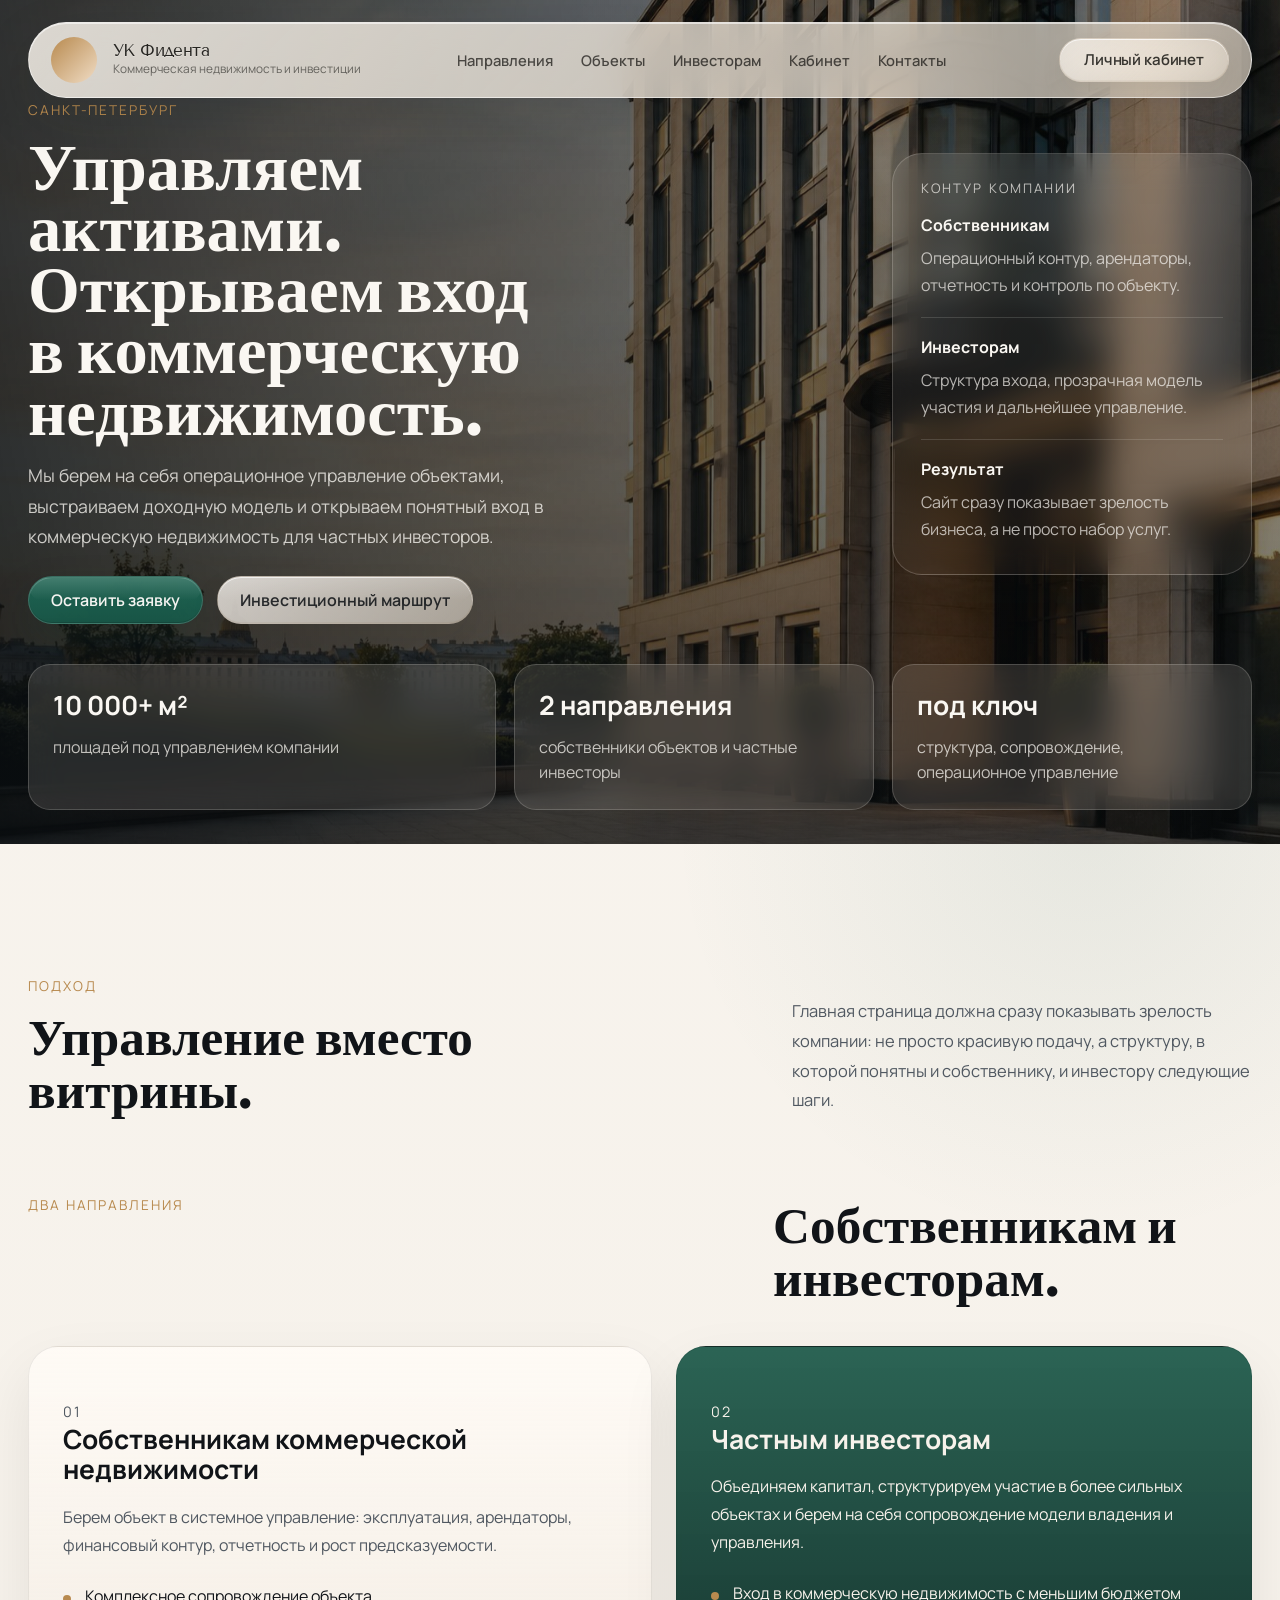
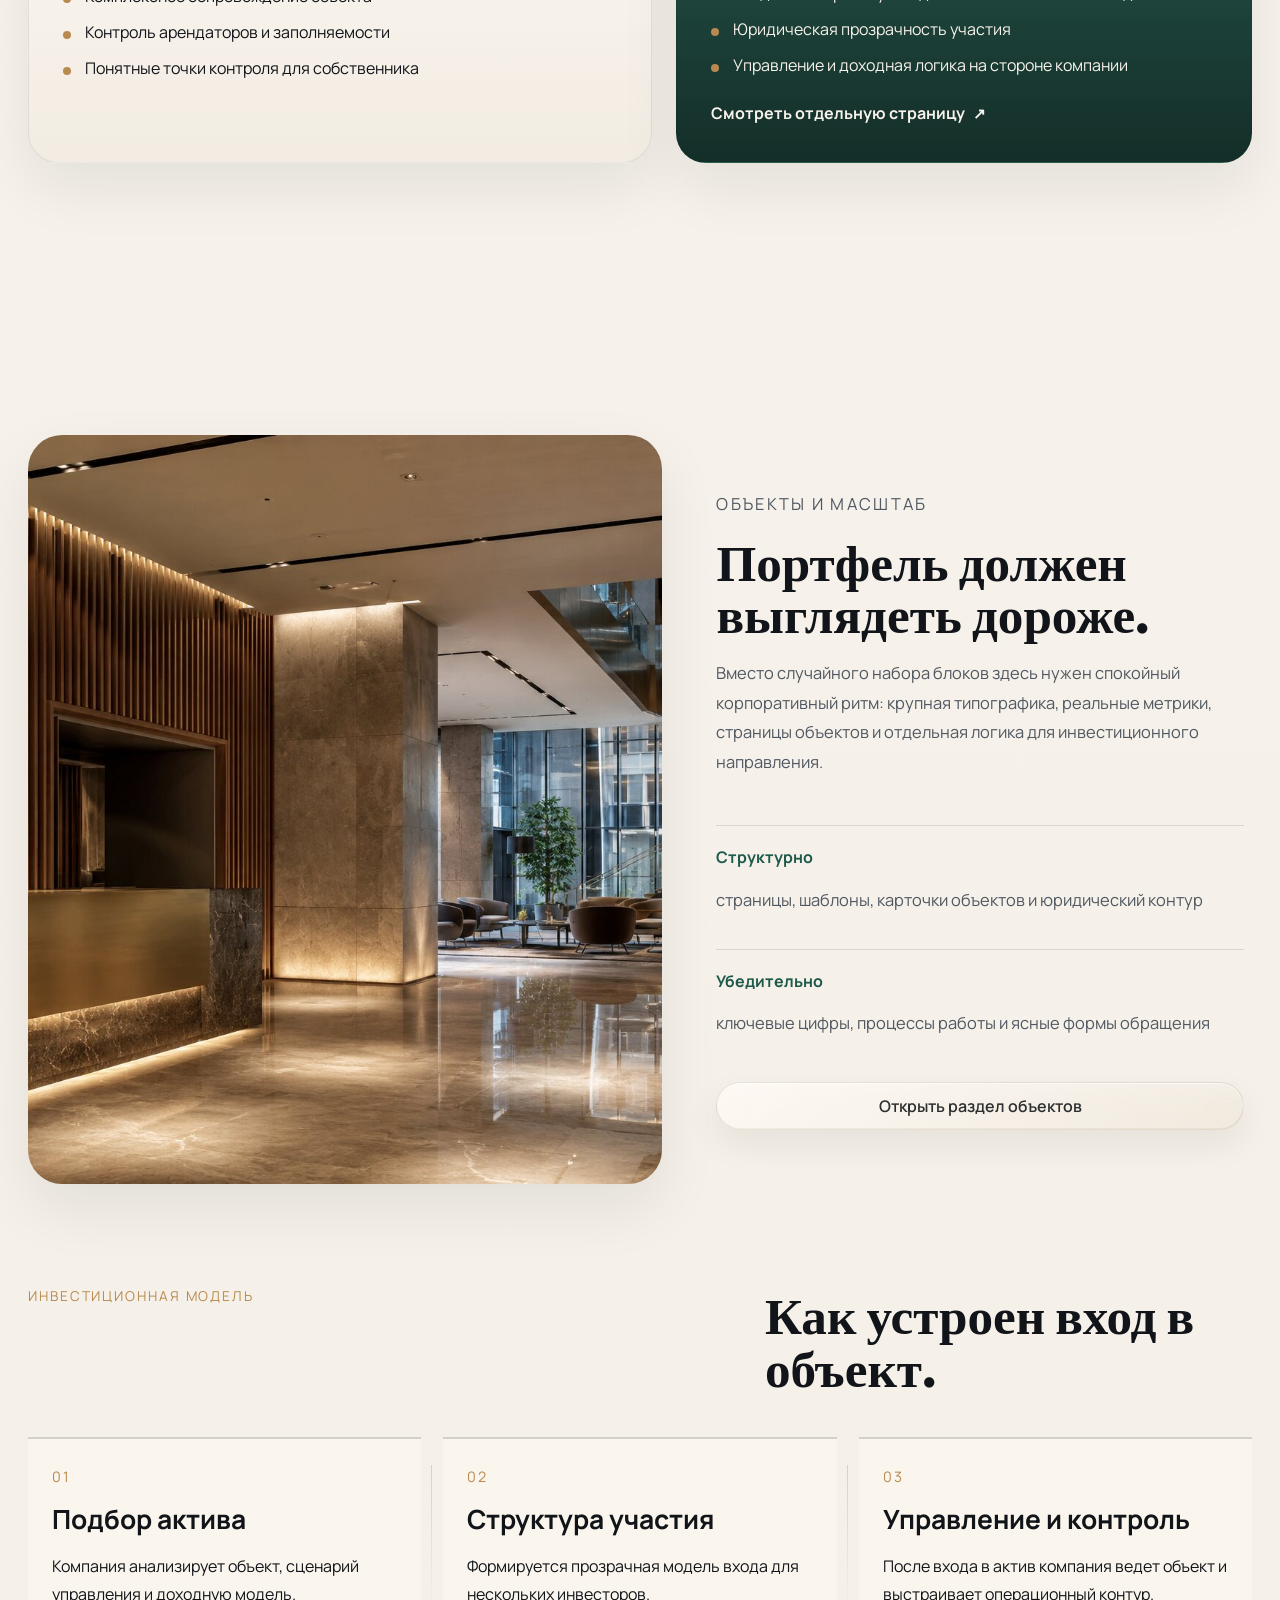
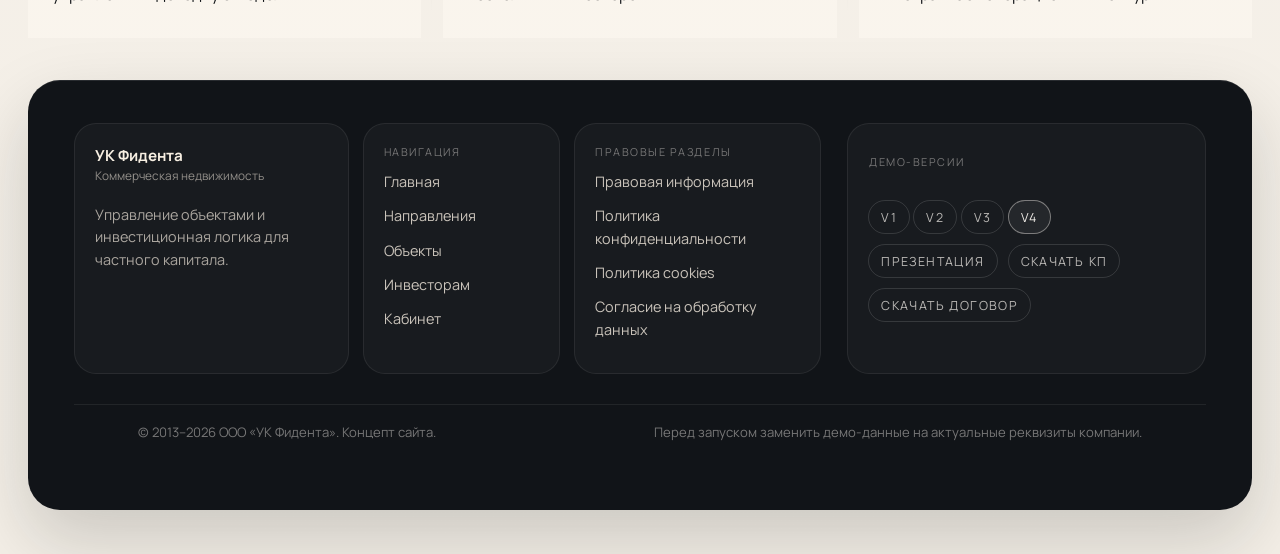
==== commit e0f31bca: "Compact footer demo links" ====
--- a/index.html
+++ b/index.html
@@ -217,12 +217,11 @@
           <a class="brand footer-brand" href="./index.html" aria-label="УК Фидента">
             <span class="brand-copy">
               <strong>УК Фидента</strong>
-              <span>Коммерческая недвижимость и инвестиции</span>
+              <span>Коммерческая недвижимость</span>
             </span>
           </a>
           <p>
-            Управление коммерческими объектами, сопровождение собственников и понятная
-            инвестиционная логика для частного капитала.
+            Управление объектами и инвестиционная логика для частного капитала.
           </p>
         </div>
 
@@ -246,13 +245,15 @@
 
       <div class="demo-footer-nav reveal delay-1" aria-label="Демо-версии">
         <span>Демо-версии</span>
-        <a href="https://sweeded3.github.io/Fidenta0.1/">V1</a>
-        <a href="https://sweeded3.github.io/Fidentav0.2/">V2</a>
-        <a href="https://sweeded3.github.io/Fidentav0.3/">V3</a>
-        <a class="is-active" href="https://sweeded3.github.io/Fidentav0.4/" aria-current="page">V4</a>
-        <a href="./presentation.html">Презентация</a>
-        <a href="./docs/fidenta-kp.docx" download>КП</a>
-        <a href="./docs/fidenta-contract.docx" download>Договор</a>
+        <div class="demo-version-row">
+          <a href="https://sweeded3.github.io/Fidenta0.1/">V1</a>
+          <a href="https://sweeded3.github.io/Fidentav0.2/">V2</a>
+          <a href="https://sweeded3.github.io/Fidentav0.3/">V3</a>
+          <a class="is-active" href="https://sweeded3.github.io/Fidentav0.4/" aria-current="page">V4</a>
+        </div>
+        <a class="demo-wide-link" href="./presentation.html">Презентация</a>
+        <a class="demo-wide-link" href="./docs/fidenta-kp.docx" download>Скачать КП</a>
+        <a class="demo-wide-link" href="./docs/fidenta-contract.docx" download>Скачать договор</a>
       </div>
 
       <div class="footer-bottom reveal delay-1">
--- a/v4-quest1.css
+++ b/v4-quest1.css
@@ -1,6 +1,6 @@
 @import url('https://fonts.googleapis.com/css2?family=Tenor+Sans&display=swap');
 
-/* V4 Quest 1-2: header CTA, premium mobile menu, brand typography */
+/* Fidenta v4 stabilization layer. Visual overrides live here; JS contains behavior only. */
 
 .topbar {
   background: linear-gradient(135deg, rgba(252, 247, 239, 0.84), rgba(226, 215, 199, 0.66)) !important;
@@ -16,6 +16,30 @@
   background: linear-gradient(135deg, rgba(252, 247, 239, 0.90), rgba(226, 215, 199, 0.72)) !important;
 }
 
+.topbar .brand {
+  gap: 16px !important;
+}
+
+.topbar .brand-mark,
+.topbar.brand-dark .brand-mark,
+.brand-dark .brand-mark {
+  display: block !important;
+  width: 46px !important;
+  height: 46px !important;
+  min-width: 46px !important;
+  min-height: 46px !important;
+  max-width: 46px !important;
+  max-height: 46px !important;
+  flex: 0 0 46px !important;
+  aspect-ratio: 1 / 1 !important;
+  border-radius: 50% !important;
+  border: 0 !important;
+  outline: 0 !important;
+  transform: none !important;
+  box-shadow: none !important;
+  background: linear-gradient(135deg, var(--gold), #f0dcc4) !important;
+}
+
 .topbar .brand-copy {
   color: rgba(21, 20, 17, 0.91) !important;
 }
@@ -33,12 +57,6 @@
   color: rgba(21, 20, 17, 0.58) !important;
 }
 
-.topbar .brand-mark {
-  transform: scale(1.12) !important;
-  transform-origin: center !important;
-  box-shadow: 0 0 0 8px rgba(255, 255, 255, 0.12) !important;
-}
-
 .topbar .nav {
   color: rgba(21, 20, 17, 0.72) !important;
   font-weight: 560 !important;
@@ -46,32 +64,6 @@
 
 .topbar .nav a::after {
   background: rgba(21, 20, 17, 0.42) !important;
-}
-
-.topbar > .button {
-  font-family: "Manrope", system-ui, -apple-system, BlinkMacSystemFont, "Segoe UI", sans-serif !important;
-  font-size: 0 !important;
-  min-width: auto !important;
-  width: auto !important;
-}
-
-.topbar > .button::before {
-  content: "" !important;
-  width: 21px;
-  height: 21px;
-  display: block;
-  background: url("./assets/fidenta-account-icon.svg") center / contain no-repeat;
-  opacity: 0.72;
-}
-
-.dashboard-actions .button:last-child {
-  font-size: 0 !important;
-}
-
-.dashboard-actions .button:last-child::before {
-  content: "Обсудить вложение";
-  font-size: 0.96rem;
-  line-height: 1;
 }
 
 .hero-actions .button,
@@ -117,11 +109,6 @@
     0 14px 34px rgba(31,26,20,0.07) !important;
 }
 
-.hero-actions .button-secondary:hover,
-.section-button.button-secondary:hover {
-  background: linear-gradient(135deg, rgba(255,250,244,0.88), rgba(240,232,221,0.72)) !important;
-}
-
 .intro {
   padding-bottom: 34px !important;
 }
@@ -152,15 +139,100 @@
   margin-bottom: 14px !important;
 }
 
+@media (min-width: 861px) {
+  .topbar {
+    min-height: 74px !important;
+    padding: 14px 22px !important;
+  }
+
+  .topbar::after {
+    display: none !important;
+    content: none !important;
+    width: 0 !important;
+    height: 0 !important;
+    min-width: 0 !important;
+    flex-basis: 0 !important;
+    border: 0 !important;
+    box-shadow: none !important;
+    background: none !important;
+  }
+
+  .topbar .brand-copy strong {
+    font-size: 1.08rem !important;
+  }
+
+  .topbar > .button {
+    display: inline-flex !important;
+    align-items: center !important;
+    justify-content: center !important;
+    flex: 0 0 auto !important;
+    width: auto !important;
+    min-width: 158px !important;
+    max-width: none !important;
+    height: 44px !important;
+    min-height: 44px !important;
+    max-height: 44px !important;
+    padding: 0 24px !important;
+    margin-left: 18px !important;
+    border-radius: 999px !important;
+    font-size: 0.94rem !important;
+    line-height: 1 !important;
+    font-weight: 600 !important;
+    letter-spacing: -0.01em !important;
+    color: rgba(21,20,17,.84) !important;
+    border: 1px solid rgba(126,101,68,.14) !important;
+    background: linear-gradient(135deg, rgba(255,250,244,.64), rgba(234,224,210,.46)) !important;
+    box-shadow:
+      inset 0 1px 0 rgba(255,255,255,.74),
+      inset 0 -1px 0 rgba(126,101,68,.06),
+      0 12px 24px rgba(31,26,20,.06) !important;
+    backdrop-filter: blur(18px) saturate(1.04) !important;
+    -webkit-backdrop-filter: blur(18px) saturate(1.04) !important;
+  }
+
+  .topbar > .button::before {
+    display: none !important;
+    content: none !important;
+    width: 0 !important;
+    height: 0 !important;
+    background: none !important;
+  }
+
+  .hero {
+    min-height: 88svh !important;
+    padding-top: 104px !important;
+    padding-bottom: 34px !important;
+  }
+
+  .hero-inner {
+    min-height: calc(88svh - 138px) !important;
+    align-content: center !important;
+    gap: 22px !important;
+  }
+
+  .hero-stage {
+    align-items: center !important;
+  }
+
+  .hero-text {
+    margin-top: 18px !important;
+  }
+
+  .hero-actions {
+    margin-top: 24px !important;
+  }
+}
+
+/* Footer */
 .footer.footer-finished {
   width: var(--content) !important;
   max-width: 1320px !important;
   margin: 0 auto 44px !important;
   padding: 42px 46px 34px !important;
   display: grid !important;
-  grid-template-columns: minmax(0, 1fr) auto !important;
+  grid-template-columns: minmax(0, 1fr) minmax(280px, 0.48fr) !important;
   gap: 26px !important;
-  align-items: start !important;
+  align-items: stretch !important;
   overflow: hidden !important;
   border-radius: 32px !important;
   background: #111418 !important;
@@ -170,13 +242,15 @@
 
 .footer-finished .footer-main {
   display: grid !important;
-  grid-template-columns: minmax(170px, 1.05fr) minmax(130px, .65fr) minmax(170px, .78fr) minmax(220px, 1fr) !important;
+  grid-template-columns: minmax(190px, 1fr) minmax(140px, .72fr) minmax(200px, .9fr) !important;
   gap: 14px !important;
   min-width: 0 !important;
+  padding: 0 !important;
 }
 
 .footer-finished .footer-brand-block,
-.footer-finished .footer-col {
+.footer-finished .footer-col,
+.footer-finished .demo-footer-nav {
   min-width: 0 !important;
   padding: 20px !important;
   border-radius: 22px !important;
@@ -184,14 +258,23 @@
   border: 1px solid rgba(255,255,255,0.075) !important;
 }
 
+.footer-finished .footer-brand {
+  margin-bottom: 20px !important;
+}
+
+.footer-finished .footer-brand .brand-mark {
+  display: none !important;
+}
+
 .footer-finished .footer-brand-block p,
 .footer-finished .footer-col a {
-  font-size: 0.88rem !important;
+  font-size: 0.9rem !important;
   line-height: 1.55 !important;
 }
 
 .footer-finished .footer-col a {
   display: block !important;
+  margin-bottom: 12px !important;
 }
 
 .footer-finished .footer-title,
@@ -205,18 +288,15 @@
 }
 
 .footer-finished .demo-footer-nav {
-  justify-self: end !important;
+  justify-self: stretch !important;
   align-self: stretch !important;
-  min-width: 210px !important;
-  padding: 20px !important;
-  border-radius: 22px !important;
+  min-width: 0 !important;
+  margin: 0 !important;
   display: flex !important;
   flex-wrap: wrap !important;
   align-content: flex-start !important;
   align-items: center !important;
   gap: 10px !important;
-  background: rgba(255,255,255,0.032) !important;
-  border: 1px solid rgba(255,255,255,0.075) !important;
 }
 
 .footer-finished .demo-footer-nav span {
@@ -224,8 +304,10 @@
 }
 
 .footer-finished .demo-footer-nav a {
-  width: 34px !important;
+  width: auto !important;
+  min-width: 34px !important;
   height: 34px !important;
+  padding: 0 12px !important;
   border-radius: 999px !important;
   display: inline-flex !important;
   align-items: center !important;
@@ -254,36 +336,9 @@
   font-size: 0.82rem !important;
 }
 
-@media (min-width: 861px) {
-  .topbar {
-    min-height: 74px !important;
-    padding: 14px 22px !important;
-  }
-
-  .topbar .brand-copy strong {
-    font-size: 1.08rem !important;
-  }
-
-  .topbar > .button {
-    display: inline-flex !important;
-    justify-content: center !important;
-    align-items: center !important;
-    width: 64px !important;
-    height: 40px !important;
-    min-height: 40px !important;
-    padding: 0 !important;
-    border-radius: 999px !important;
-    border: 1px solid rgba(126, 101, 68, 0.105) !important;
-    background: rgba(255, 250, 244, 0.34) !important;
-    box-shadow:
-      inset 0 1px 0 rgba(255,255,255,0.62),
-      0 10px 24px rgba(31,26,20,0.055) !important;
-  }
-}
-
 @media (max-width: 860px) {
   .topbar {
-    grid-template-columns: minmax(0, 1fr) 44px 44px !important;
+    grid-template-columns: minmax(0, 1fr) 44px !important;
     align-items: center !important;
     gap: 10px !important;
     margin-bottom: 10px !important;
@@ -299,11 +354,6 @@
     flex: 1 1 auto !important;
   }
 
-  .topbar .brand-mark {
-    transform: scale(1.09) !important;
-    transform-origin: center !important;
-  }
-
   .topbar .brand-copy strong {
     font-size: clamp(1.2rem, 4.8vw, 1.55rem) !important;
   }
@@ -312,50 +362,27 @@
     display: none !important;
   }
 
-  .topbar > .button,
+  .topbar > .button {
+    display: none !important;
+  }
+
   .topbar::after {
+    content: "" !important;
+    display: block !important;
     box-sizing: border-box !important;
     width: 44px !important;
     height: 44px !important;
     min-width: 44px !important;
     min-height: 44px !important;
-    max-width: 44px !important;
-    max-height: 44px !important;
     border-radius: 999px !important;
     align-self: center !important;
     justify-self: center !important;
     border: 1px solid rgba(126, 101, 68, 0.105) !important;
-    background-color: rgba(255, 250, 244, 0.40) !important;
+    background: url("./assets/fidenta-menu-icon.svg") center / 21px 21px no-repeat, rgba(255, 250, 244, 0.40) !important;
     box-shadow:
       inset 0 1px 0 rgba(255, 255, 255, 0.70),
       inset 0 -1px 0 rgba(126, 101, 68, 0.05),
       0 10px 23px rgba(31, 26, 20, 0.048) !important;
-    backdrop-filter: blur(22px) saturate(1.03) !important;
-    -webkit-backdrop-filter: blur(22px) saturate(1.03) !important;
-  }
-
-  .topbar > .button {
-    display: inline-flex !important;
-    justify-content: center !important;
-    align-items: center !important;
-    padding: 0 !important;
-    color: rgba(21, 20, 17, 0.70) !important;
-  }
-
-  .topbar > .button::before {
-    content: "" !important;
-    width: 21px !important;
-    height: 21px !important;
-    transform: none !important;
-    background: url("./assets/fidenta-account-icon.svg") center / contain no-repeat !important;
-    opacity: 0.72 !important;
-  }
-
-  .topbar::after {
-    content: "" !important;
-    display: block !important;
-    flex: 0 0 44px !important;
-    background: url("./assets/fidenta-menu-icon.svg") center / 21px 21px no-repeat, rgba(255, 250, 244, 0.40) !important;
     opacity: 1 !important;
   }
 
@@ -413,35 +440,6 @@
     display: none !important;
   }
 
-  .topbar .nav a:last-child {
-    border-bottom: 0 !important;
-  }
-
-  .hero-actions .button,
-  .section-button {
-    min-height: 52px !important;
-    box-shadow:
-      inset 0 1px 0 rgba(255,255,255,0.18),
-      0 14px 30px rgba(31,26,20,0.075) !important;
-  }
-
-  .intro {
-    padding-bottom: 22px !important;
-  }
-
-  .directions {
-    padding-top: 26px !important;
-  }
-
-  .asset-story {
-    padding-bottom: 38px !important;
-  }
-
-  .model {
-    padding-top: 30px !important;
-    padding-bottom: 34px !important;
-  }
-
   .footer.footer-finished {
     width: calc(100% - 24px) !important;
     margin: 0 auto 18px !important;
@@ -451,7 +449,6 @@
   }
 
   .footer-finished .footer-main {
-    display: grid !important;
     grid-template-columns: 1fr !important;
     gap: 0 !important;
   }
@@ -465,48 +462,15 @@
     border-bottom: 1px solid rgba(255,255,255,0.08) !important;
   }
 
-  .footer-finished .footer-brand-block {
-    padding-top: 0 !important;
-  }
-
-  .footer-finished .footer-col:last-child {
-    border-bottom: 0 !important;
-  }
-
-  .footer-finished .footer-brand-block p,
-  .footer-finished .footer-col a {
-    font-size: 0.98rem !important;
-    line-height: 1.58 !important;
-  }
-
-  .footer-finished .footer-title {
-    margin-bottom: 12px !important;
-    font-size: 0.68rem !important;
-  }
-
   .footer-finished .demo-footer-nav {
     width: 100% !important;
-    min-width: 0 !important;
     margin-top: 18px !important;
     padding: 18px 0 0 !important;
-    display: flex !important;
-    flex-wrap: wrap !important;
-    gap: 10px !important;
-    border-top: 1px solid rgba(255,255,255,0.08) !important;
     background: transparent !important;
     border-left: 0 !important;
     border-right: 0 !important;
     border-bottom: 0 !important;
-  }
-
-  .footer-finished .demo-footer-nav span {
-    flex: 0 0 100% !important;
-  }
-
-  .footer-finished .demo-footer-nav,
-  .footer-finished .footer-bottom {
-    justify-self: start !important;
-    text-align: left !important;
+    border-radius: 0 !important;
   }
 
   .footer-finished .footer-bottom {
@@ -519,45 +483,19 @@
 
 @media (max-width: 420px) {
   .topbar {
-    grid-template-columns: minmax(0, 1fr) 42px 42px !important;
+    grid-template-columns: minmax(0, 1fr) 42px !important;
     gap: 8px !important;
   }
 
-  .topbar .brand-mark {
-    transform: scale(1.08) !important;
-  }
-
-  .topbar > .button,
   .topbar::after {
     width: 42px !important;
     height: 42px !important;
     min-width: 42px !important;
     min-height: 42px !important;
-    max-width: 42px !important;
-    max-height: 42px !important;
-  }
-
-  .topbar > .button::before {
-    width: 20px !important;
-    height: 20px !important;
-  }
-
-  .topbar::after {
-    flex-basis: 42px !important;
     background-size: 20px 20px, auto !important;
   }
 
   .topbar.is-menu-open::after {
     line-height: 40px !important;
   }
-
-  .topbar .nav {
-    left: 6px !important;
-    right: 6px !important;
-    top: calc(100% + 18px) !important;
-  }
-
-  .topbar .nav a {
-    font-size: 15px !important;
-  }
-}+}
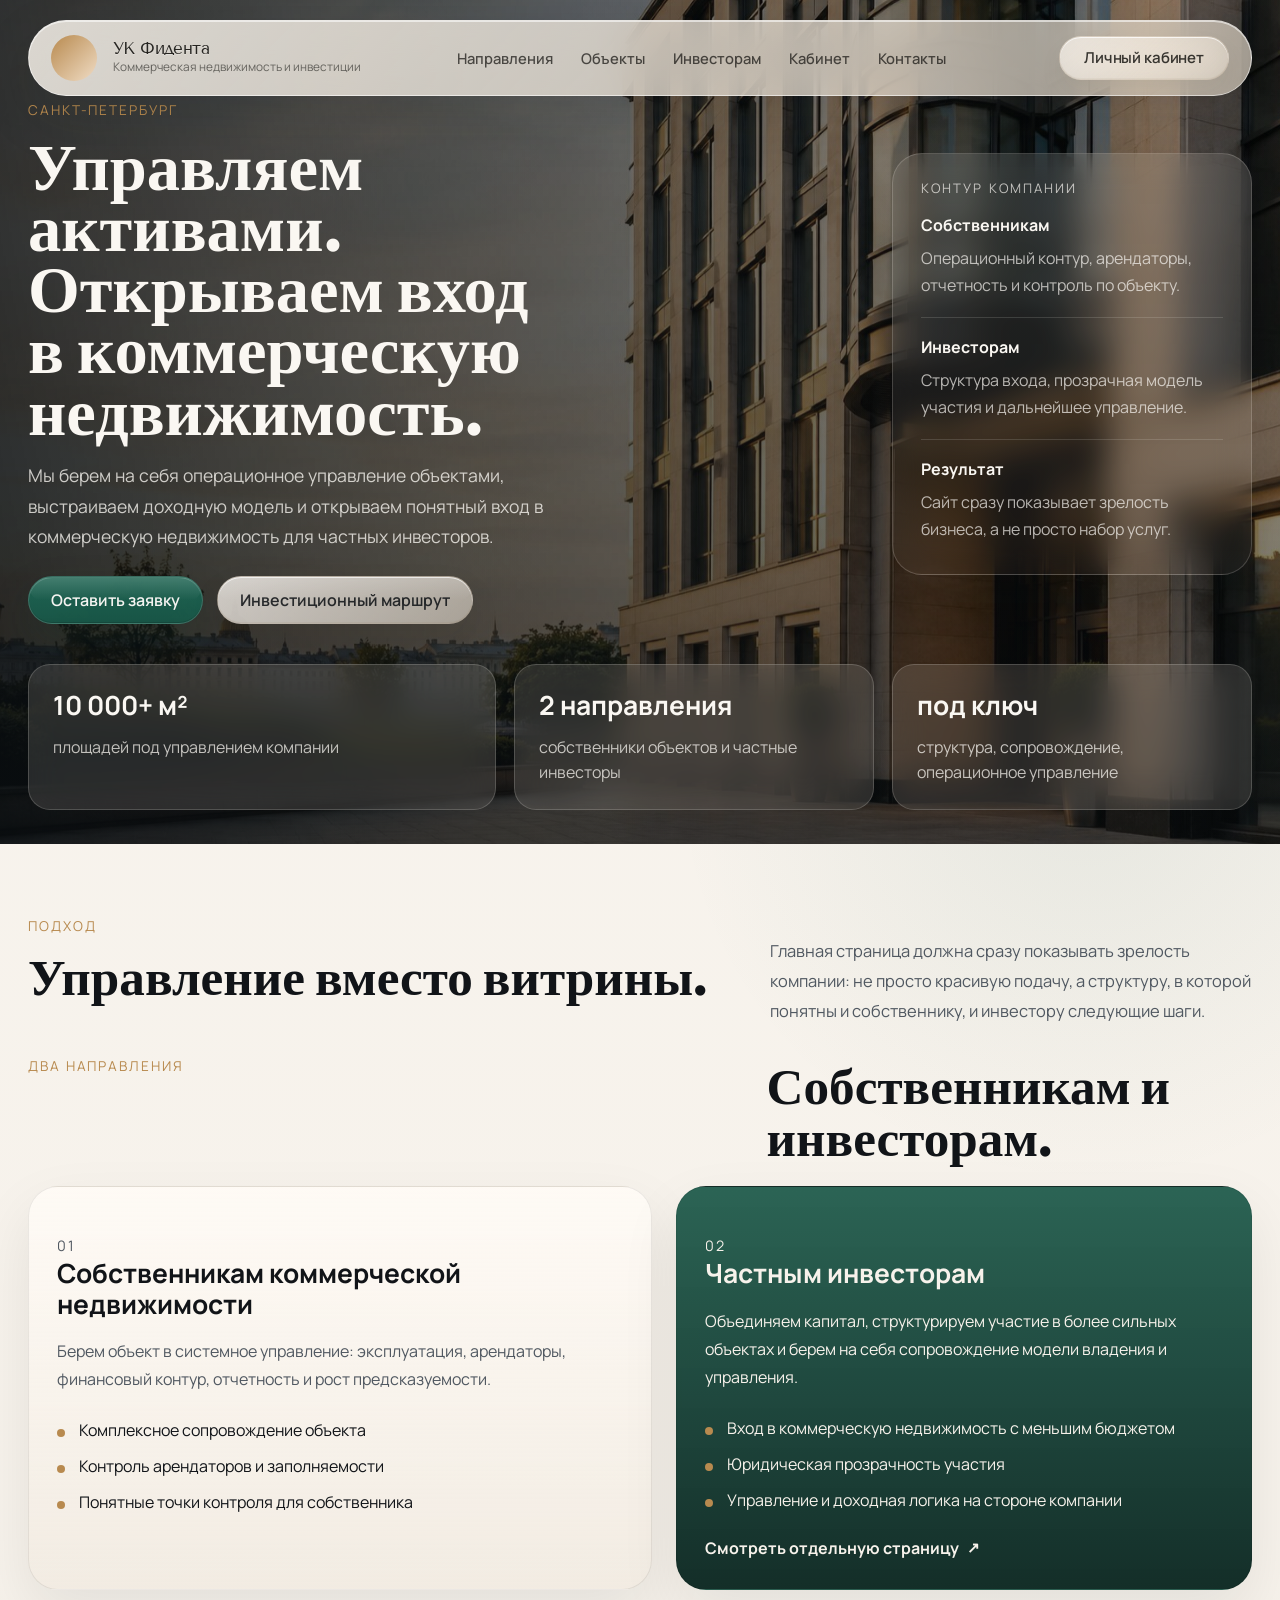
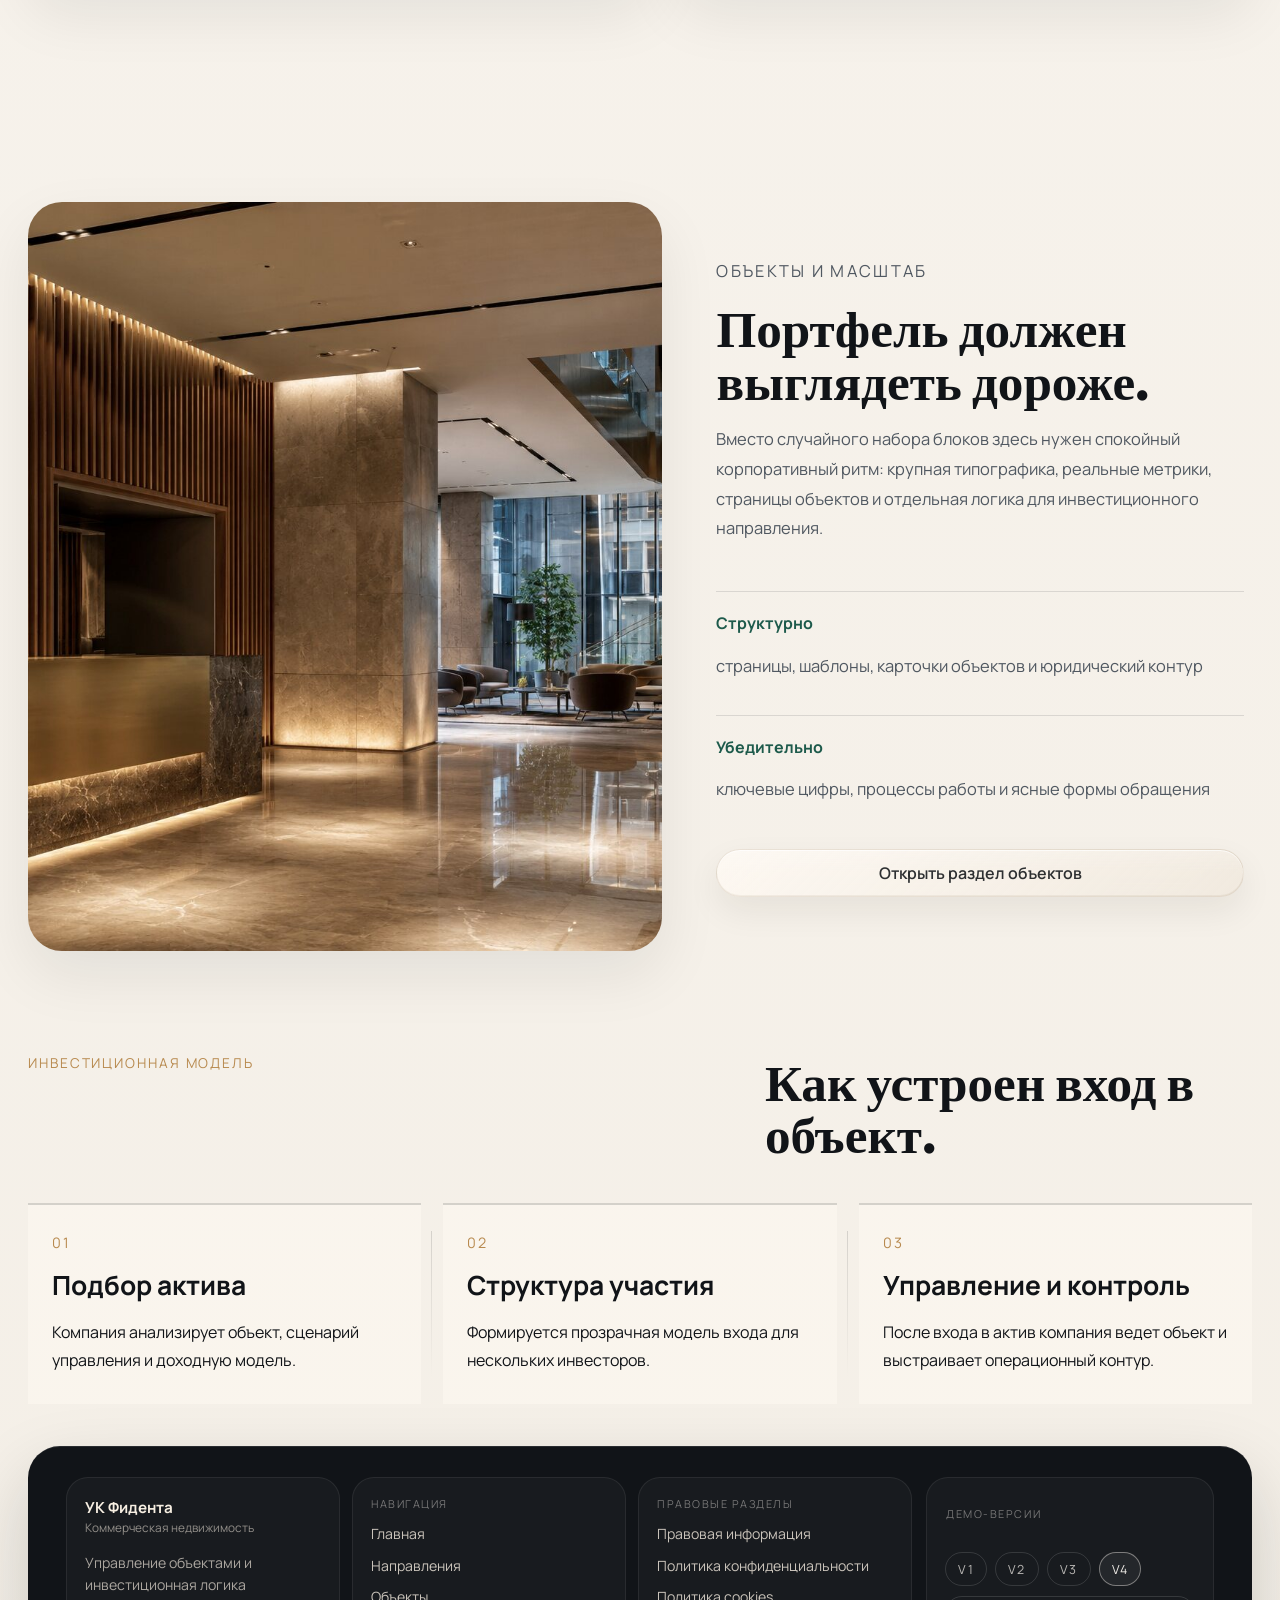
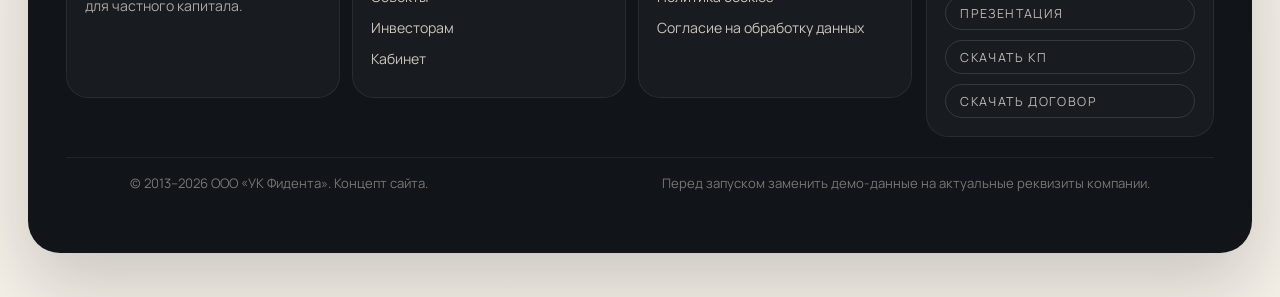
==== commit eaa46af9: "Apply mobile spacing to home page" ====
--- a/index.html
+++ b/index.html
@@ -16,6 +16,7 @@
       <link rel="stylesheet" href="./mobile-fix.css" />
       <link rel="stylesheet" href="./v4-finish.css" />
       <link rel="stylesheet" href="./v4-quest1.css" />
+      <link rel="stylesheet" href="./mobile-spacing-only.css" />
     </head>
   
   <body>
--- a/v4-quest1.css
+++ b/v4-quest1.css
@@ -1,4 +1,5 @@
 @import url('https://fonts.googleapis.com/css2?family=Tenor+Sans&display=swap');
+@import url('./mobile-nav-unified.css');
 
 /* Fidenta v4 stabilization layer. Visual overrides live here; JS contains behavior only. */
 
@@ -109,41 +110,16 @@
     0 14px 34px rgba(31,26,20,0.07) !important;
 }
 
-.intro {
-  padding-bottom: 34px !important;
-}
-
-.intro .section-grid {
-  min-height: 0 !important;
-  gap: clamp(40px, 8vw, 120px) !important;
-}
-
-.directions {
-  padding-top: 34px !important;
-}
-
-.asset-story {
-  padding-bottom: 64px !important;
-}
-
-.model {
-  padding-top: 42px !important;
-  padding-bottom: 42px !important;
-}
-
-.model .section-heading {
-  gap: 36px !important;
-}
-
-.model .eyebrow {
-  margin-bottom: 14px !important;
-}
+.intro { padding-bottom: 34px !important; }
+.intro .section-grid { min-height: 0 !important; gap: clamp(40px, 8vw, 120px) !important; }
+.directions { padding-top: 34px !important; }
+.asset-story { padding-bottom: 64px !important; }
+.model { padding-top: 42px !important; padding-bottom: 42px !important; }
+.model .section-heading { gap: 36px !important; }
+.model .eyebrow { margin-bottom: 14px !important; }
 
 @media (min-width: 861px) {
-  .topbar {
-    min-height: 74px !important;
-    padding: 14px 22px !important;
-  }
+  .topbar { min-height: 74px !important; padding: 14px 22px !important; }
 
   .topbar::after {
     display: none !important;
@@ -157,9 +133,7 @@
     background: none !important;
   }
 
-  .topbar .brand-copy strong {
-    font-size: 1.08rem !important;
-  }
+  .topbar .brand-copy strong { font-size: 1.08rem !important; }
 
   .topbar > .button {
     display: inline-flex !important;
@@ -182,10 +156,7 @@
     color: rgba(21,20,17,.84) !important;
     border: 1px solid rgba(126,101,68,.14) !important;
     background: linear-gradient(135deg, rgba(255,250,244,.64), rgba(234,224,210,.46)) !important;
-    box-shadow:
-      inset 0 1px 0 rgba(255,255,255,.74),
-      inset 0 -1px 0 rgba(126,101,68,.06),
-      0 12px 24px rgba(31,26,20,.06) !important;
+    box-shadow: inset 0 1px 0 rgba(255,255,255,.74), inset 0 -1px 0 rgba(126,101,68,.06), 0 12px 24px rgba(31,26,20,.06) !important;
     backdrop-filter: blur(18px) saturate(1.04) !important;
     -webkit-backdrop-filter: blur(18px) saturate(1.04) !important;
   }
@@ -198,28 +169,133 @@
     background: none !important;
   }
 
-  .hero {
-    min-height: 88svh !important;
+  .hero { min-height: 88svh !important; padding-top: 104px !important; padding-bottom: 34px !important; }
+  .hero-inner { min-height: calc(88svh - 138px) !important; align-content: center !important; gap: 22px !important; }
+  .hero-stage { align-items: center !important; }
+  .hero-text { margin-top: 18px !important; }
+  .hero-actions { margin-top: 24px !important; }
+
+  .intro {
+    padding-top: 76px !important;
+    padding-bottom: 10px !important;
+  }
+
+  .intro .section-grid {
+    gap: 48px !important;
+  }
+
+  .directions {
+    padding-top: 8px !important;
+    padding-bottom: 76px !important;
+  }
+
+  .directions .section-heading {
+    margin-bottom: 20px !important;
+    gap: 40px !important;
+  }
+
+  .direction-layout {
+    margin-top: 22px !important;
+  }
+
+  .direction-panel {
+    padding: 28px 28px 30px !important;
+  }
+
+  .objects-hero {
+    min-height: 82svh !important;
     padding-top: 104px !important;
     padding-bottom: 34px !important;
   }
 
-  .hero-inner {
-    min-height: calc(88svh - 138px) !important;
+  .objects-hero-inner {
+    min-height: calc(82svh - 138px) !important;
     align-content: center !important;
-    gap: 22px !important;
-  }
-
-  .hero-stage {
-    align-items: center !important;
-  }
-
-  .hero-text {
-    margin-top: 18px !important;
-  }
-
-  .hero-actions {
-    margin-top: 24px !important;
+    gap: 28px !important;
+  }
+
+  .objects-hero-row {
+    display: grid !important;
+    grid-template-columns: minmax(0, .86fr) minmax(260px, .34fr) !important;
+    gap: 36px !important;
+    align-items: end !important;
+  }
+
+  .objects-copy h1 {
+    max-width: 9.8ch !important;
+  }
+
+  .objects-copy .hero-text {
+    max-width: 540px !important;
+    margin-top: 22px !important;
+  }
+
+  .objects-portfolio-badge {
+    justify-self: end !important;
+    width: min(100%, 330px) !important;
+    padding: 24px 24px 22px !important;
+    border-radius: 28px !important;
+    background: linear-gradient(180deg, rgba(248,244,238,.13), rgba(248,244,238,.055)) !important;
+    border: 1px solid rgba(248,244,238,.18) !important;
+    box-shadow: 0 26px 70px rgba(7,10,12,.16) !important;
+    backdrop-filter: blur(18px) !important;
+    -webkit-backdrop-filter: blur(18px) !important;
+    color: rgba(250,247,242,.78) !important;
+  }
+
+  .objects-portfolio-badge p {
+    margin: 0 0 18px !important;
+    color: rgba(250,247,242,.64) !important;
+    font-size: .78rem !important;
+    letter-spacing: .15em !important;
+    text-transform: uppercase !important;
+  }
+
+  .objects-portfolio-badge div {
+    padding-top: 14px !important;
+    margin-top: 14px !important;
+    border-top: 1px solid rgba(248,244,238,.14) !important;
+  }
+
+  .objects-portfolio-badge span {
+    display: block !important;
+    color: #faf7f2 !important;
+    font-weight: 700 !important;
+    font-size: 1.22rem !important;
+    margin-bottom: 4px !important;
+  }
+
+  .objects-portfolio-badge small {
+    color: rgba(250,247,242,.66) !important;
+    line-height: 1.45 !important;
+  }
+
+  .objects-portfolio-badge ul {
+    display: flex !important;
+    flex-wrap: wrap !important;
+    gap: 8px !important;
+    margin: 18px 0 0 !important;
+    padding: 0 !important;
+    list-style: none !important;
+  }
+
+  .objects-portfolio-badge li {
+    padding: 6px 10px !important;
+    border-radius: 999px !important;
+    background: rgba(255,255,255,.08) !important;
+    border: 1px solid rgba(255,255,255,.09) !important;
+    color: rgba(250,247,242,.72) !important;
+    font-size: .76rem !important;
+  }
+
+  .objects-fact-strip {
+    margin-top: 6px !important;
+    gap: 12px !important;
+  }
+
+  .objects-fact-strip article {
+    padding: 18px 20px !important;
+    border-radius: 22px !important;
   }
 }
 
@@ -228,11 +304,11 @@
   width: var(--content) !important;
   max-width: 1320px !important;
   margin: 0 auto 44px !important;
-  padding: 42px 46px 34px !important;
+  padding: 30px 38px 26px !important;
   display: grid !important;
-  grid-template-columns: minmax(0, 1fr) minmax(280px, 0.48fr) !important;
-  gap: 26px !important;
-  align-items: stretch !important;
+  grid-template-columns: minmax(0, 1fr) minmax(180px, .34fr) !important;
+  gap: 14px !important;
+  align-items: start !important;
   overflow: hidden !important;
   border-radius: 32px !important;
   background: #111418 !important;
@@ -242,8 +318,8 @@
 
 .footer-finished .footer-main {
   display: grid !important;
-  grid-template-columns: minmax(190px, 1fr) minmax(140px, .72fr) minmax(200px, .9fr) !important;
-  gap: 14px !important;
+  grid-template-columns: repeat(3, minmax(0, 1fr)) !important;
+  gap: 12px !important;
   min-width: 0 !important;
   padding: 0 !important;
 }
@@ -252,29 +328,26 @@
 .footer-finished .footer-col,
 .footer-finished .demo-footer-nav {
   min-width: 0 !important;
-  padding: 20px !important;
+  min-height: 210px !important;
+  padding: 18px !important;
   border-radius: 22px !important;
   background: rgba(255,255,255,0.032) !important;
   border: 1px solid rgba(255,255,255,0.075) !important;
 }
 
-.footer-finished .footer-brand {
-  margin-bottom: 20px !important;
-}
-
-.footer-finished .footer-brand .brand-mark {
-  display: none !important;
-}
+.footer-finished .footer-brand { margin-bottom: 16px !important; }
+.footer-finished .footer-brand .brand-mark { display: none !important; }
+.footer-finished .footer-brand-block p { max-width: 19ch !important; }
 
 .footer-finished .footer-brand-block p,
 .footer-finished .footer-col a {
-  font-size: 0.9rem !important;
-  line-height: 1.55 !important;
+  font-size: 0.88rem !important;
+  line-height: 1.5 !important;
 }
 
 .footer-finished .footer-col a {
   display: block !important;
-  margin-bottom: 12px !important;
+  margin-bottom: 10px !important;
 }
 
 .footer-finished .footer-title,
@@ -292,15 +365,17 @@
   align-self: stretch !important;
   min-width: 0 !important;
   margin: 0 !important;
+  display: grid !important;
+  grid-template-columns: 1fr !important;
+  grid-auto-rows: min-content !important;
+  align-content: start !important;
+  gap: 10px !important;
+}
+
+.footer-finished .demo-version-row {
   display: flex !important;
-  flex-wrap: wrap !important;
-  align-content: flex-start !important;
-  align-items: center !important;
-  gap: 10px !important;
-}
-
-.footer-finished .demo-footer-nav span {
-  flex: 0 0 100% !important;
+  flex-wrap: nowrap !important;
+  gap: 8px !important;
 }
 
 .footer-finished .demo-footer-nav a {
@@ -315,6 +390,14 @@
   border: 1px solid rgba(255,255,255,0.13) !important;
   color: rgba(248,244,238,0.72) !important;
   font-size: 0.78rem !important;
+  white-space: nowrap !important;
+}
+
+.footer-finished .demo-footer-nav a.demo-wide-link {
+  justify-content: flex-start !important;
+  width: 100% !important;
+  min-width: 0 !important;
+  padding: 0 14px !important;
 }
 
 .footer-finished .demo-footer-nav a.is-active {
@@ -326,8 +409,8 @@
 .footer-finished .footer-bottom {
   grid-column: 1 / -1 !important;
   width: 100% !important;
-  padding-top: 18px !important;
-  margin-top: 4px !important;
+  padding-top: 16px !important;
+  margin-top: 6px !important;
   border-top: 1px solid rgba(255,255,255,0.07) !important;
   display: flex !important;
   justify-content: space-between !important;
@@ -344,27 +427,13 @@
     margin-bottom: 10px !important;
     background: linear-gradient(135deg, rgba(252, 247, 239, 0.88), rgba(235, 224, 209, 0.72)) !important;
     border-color: rgba(255, 255, 255, 0.72) !important;
-    box-shadow:
-      0 18px 54px rgba(31, 26, 20, 0.16),
-      inset 0 1px 0 rgba(255, 255, 255, 0.72) !important;
-  }
-
-  .topbar .brand {
-    min-width: 0 !important;
-    flex: 1 1 auto !important;
-  }
-
-  .topbar .brand-copy strong {
-    font-size: clamp(1.2rem, 4.8vw, 1.55rem) !important;
-  }
-
-  .topbar .brand-copy span {
-    display: none !important;
-  }
-
-  .topbar > .button {
-    display: none !important;
-  }
+    box-shadow: 0 18px 54px rgba(31, 26, 20, 0.16), inset 0 1px 0 rgba(255, 255, 255, 0.72) !important;
+  }
+
+  .topbar .brand { min-width: 0 !important; flex: 1 1 auto !important; }
+  .topbar .brand-copy strong { font-size: clamp(1.2rem, 4.8vw, 1.55rem) !important; }
+  .topbar .brand-copy span { display: none !important; }
+  .topbar > .button { display: none !important; }
 
   .topbar::after {
     content: "" !important;
@@ -379,10 +448,7 @@
     justify-self: center !important;
     border: 1px solid rgba(126, 101, 68, 0.105) !important;
     background: url("./assets/fidenta-menu-icon.svg") center / 21px 21px no-repeat, rgba(255, 250, 244, 0.40) !important;
-    box-shadow:
-      inset 0 1px 0 rgba(255, 255, 255, 0.70),
-      inset 0 -1px 0 rgba(126, 101, 68, 0.05),
-      0 10px 23px rgba(31, 26, 20, 0.048) !important;
+    box-shadow: inset 0 1px 0 rgba(255, 255, 255, 0.70), inset 0 -1px 0 rgba(126, 101, 68, 0.05), 0 10px 23px rgba(31, 26, 20, 0.048) !important;
     opacity: 1 !important;
   }
 
@@ -406,10 +472,7 @@
     border: 1px solid rgba(126, 101, 68, 0.20) !important;
     outline: 1px solid rgba(255, 255, 255, 0.46) !important;
     outline-offset: -2px !important;
-    box-shadow:
-      0 30px 76px rgba(18, 18, 17, 0.20),
-      inset 0 1px 0 rgba(255, 255, 255, 0.68),
-      inset 0 -1px 0 rgba(126, 101, 68, 0.10) !important;
+    box-shadow: 0 30px 76px rgba(18, 18, 17, 0.20), inset 0 1px 0 rgba(255, 255, 255, 0.68), inset 0 -1px 0 rgba(126, 101, 68, 0.10) !important;
     backdrop-filter: blur(30px) saturate(1.08) !important;
     -webkit-backdrop-filter: blur(30px) saturate(1.08) !important;
   }
@@ -422,11 +485,7 @@
     transform: translateY(-10px) !important;
   }
 
-  .topbar.is-menu-open .nav {
-    opacity: 1 !important;
-    pointer-events: auto !important;
-    transform: translateY(0) !important;
-  }
+  .topbar.is-menu-open .nav { opacity: 1 !important; pointer-events: auto !important; transform: translateY(0) !important; }
 
   .topbar .nav a {
     padding: 15px 4px !important;
@@ -436,7 +495,9 @@
     line-height: 1.15 !important;
   }
 
-  .topbar .nav a::after {
+  .topbar .nav a::after { display: none !important; }
+
+  .objects-portfolio-badge {
     display: none !important;
   }
 
@@ -448,13 +509,11 @@
     border-radius: 28px !important;
   }
 
-  .footer-finished .footer-main {
-    grid-template-columns: 1fr !important;
-    gap: 0 !important;
-  }
+  .footer-finished .footer-main { grid-template-columns: 1fr !important; gap: 0 !important; }
 
   .footer-finished .footer-brand-block,
   .footer-finished .footer-col {
+    min-height: 0 !important;
     padding: 18px 0 !important;
     border-radius: 0 !important;
     background: transparent !important;
@@ -463,6 +522,7 @@
   }
 
   .footer-finished .demo-footer-nav {
+    min-height: 0 !important;
     width: 100% !important;
     margin-top: 18px !important;
     padding: 18px 0 0 !important;
@@ -482,20 +542,7 @@
 }
 
 @media (max-width: 420px) {
-  .topbar {
-    grid-template-columns: minmax(0, 1fr) 42px !important;
-    gap: 8px !important;
-  }
-
-  .topbar::after {
-    width: 42px !important;
-    height: 42px !important;
-    min-width: 42px !important;
-    min-height: 42px !important;
-    background-size: 20px 20px, auto !important;
-  }
-
-  .topbar.is-menu-open::after {
-    line-height: 40px !important;
-  }
-}
+  .topbar { grid-template-columns: minmax(0, 1fr) 42px !important; gap: 8px !important; }
+  .topbar::after { width: 42px !important; height: 42px !important; min-width: 42px !important; min-height: 42px !important; background-size: 20px 20px, auto !important; }
+  .topbar.is-menu-open::after { line-height: 40px !important; }
+}
--- a/mobile-spacing-only.css
+++ b/mobile-spacing-only.css
@@ -0,0 +1,60 @@
+@media (max-width: 860px) {
+  .page-hero,
+  .page-hero-light {
+    min-height: auto !important;
+    padding-top: 44px !important;
+    padding-bottom: 52px !important;
+    grid-template-columns: 1fr !important;
+    grid-template-areas:
+      "copy"
+      "panel" !important;
+    gap: 22px !important;
+  }
+
+  .page-hero-copy {
+    padding: 0 !important;
+  }
+
+  .page-hero-media {
+    display: none !important;
+  }
+
+  .page-hero-panel {
+    margin-top: 8px !important;
+  }
+
+  .objects-hero {
+    min-height: auto !important;
+    padding-top: 48px !important;
+    padding-bottom: 52px !important;
+  }
+
+  .objects-hero-inner {
+    min-height: auto !important;
+    align-content: start !important;
+    gap: 22px !important;
+  }
+
+  .objects-copy h1 {
+    font-size: clamp(2.35rem, 11vw, 3.4rem) !important;
+  }
+
+  .objects-copy .hero-text {
+    margin-top: 18px !important;
+  }
+
+  .objects-fact-strip {
+    grid-template-columns: 1fr !important;
+    gap: 10px !important;
+    margin-top: 24px !important;
+  }
+
+  .objects-fact-strip article {
+    padding: 18px 20px !important;
+  }
+
+  .section {
+    padding-top: 56px !important;
+    padding-bottom: 56px !important;
+  }
+}
